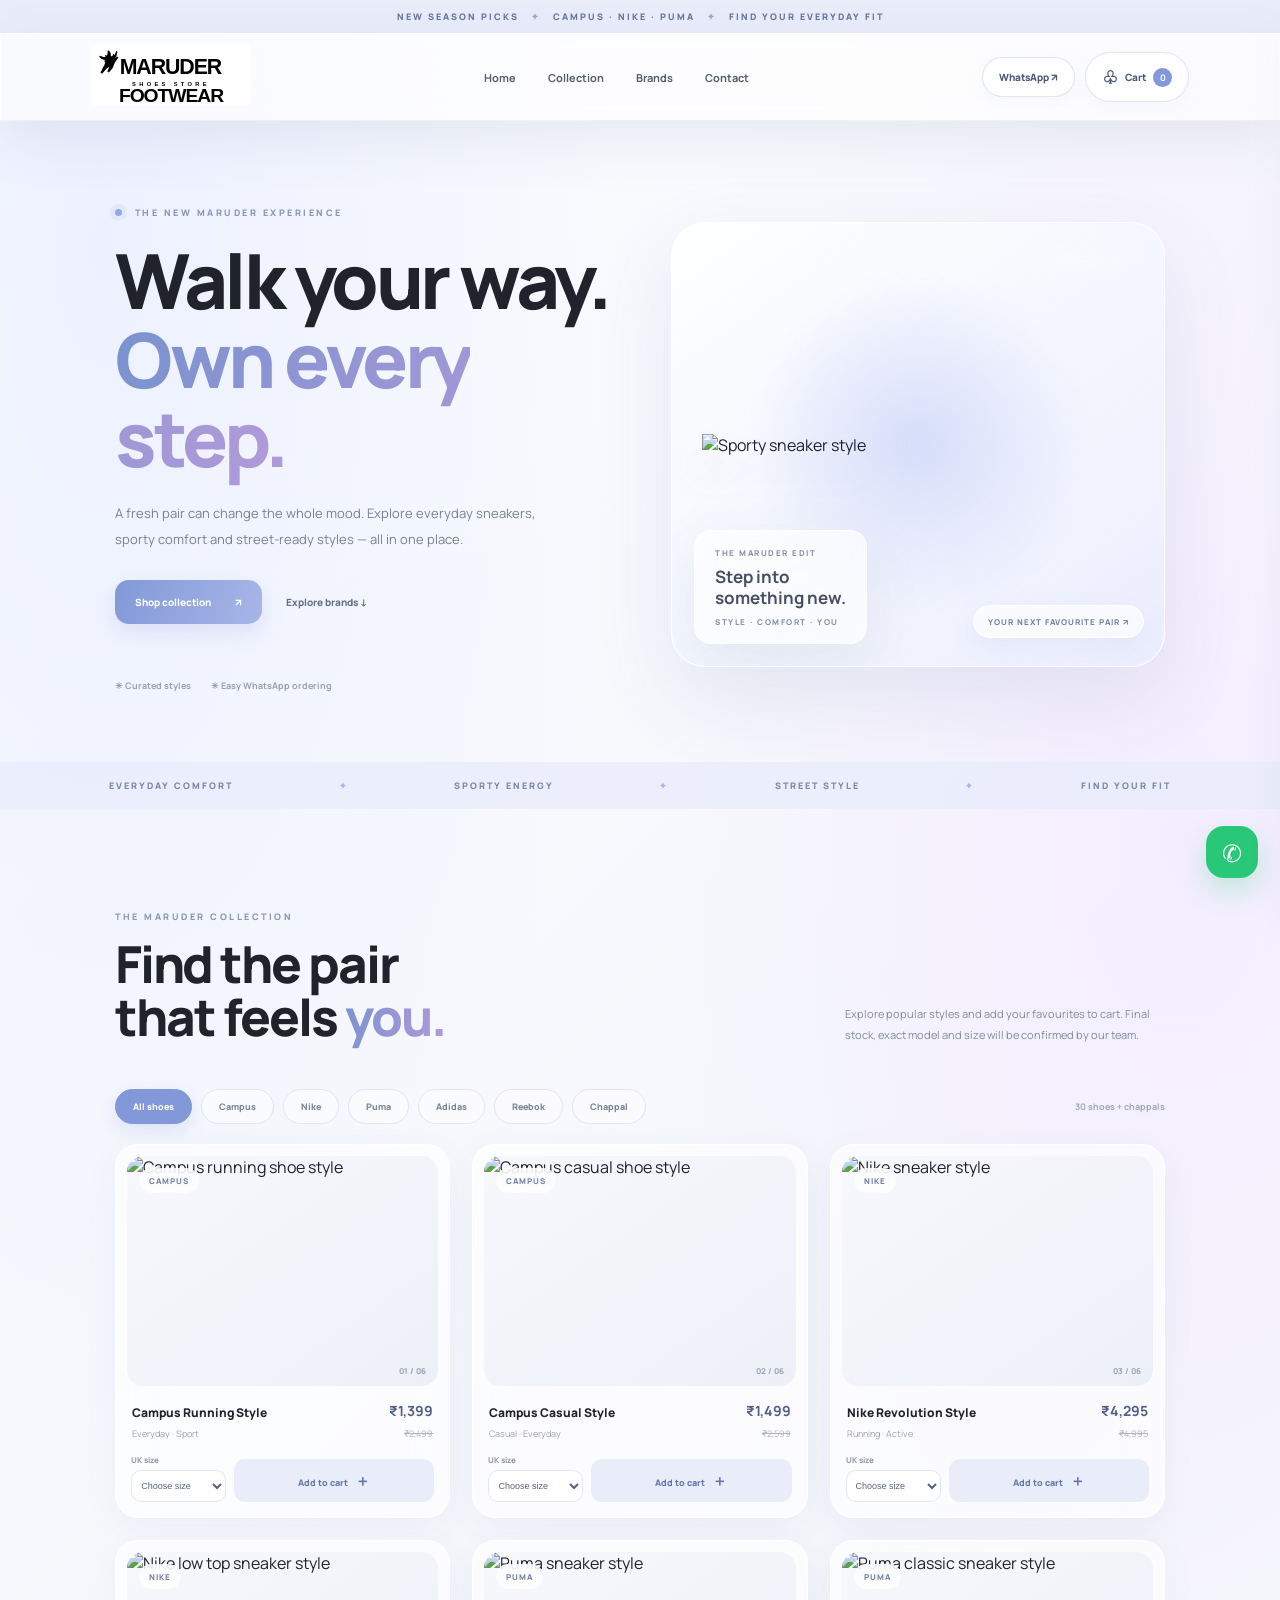
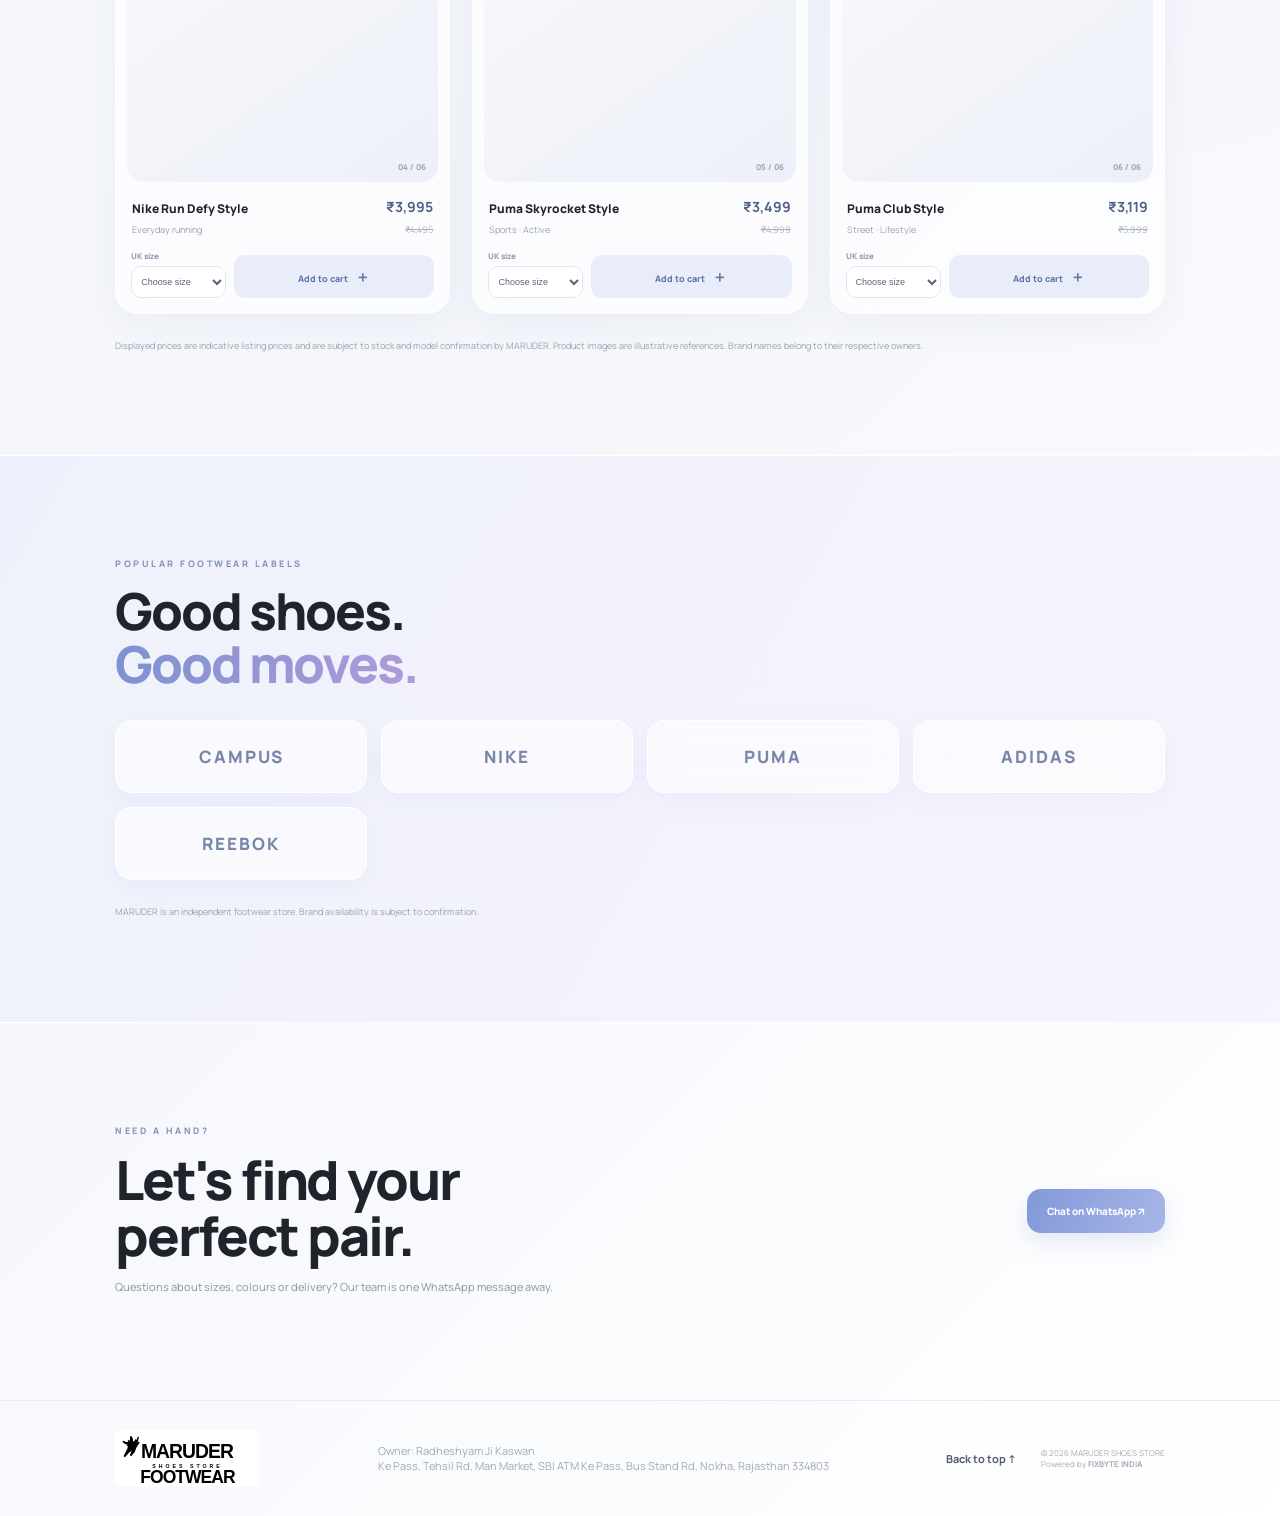
==== index.html @ d81103a8 "Add customer delivery form and store details" ====
<!doctype html>
<html lang="en">
<head>
<meta charset="UTF-8"><meta name="viewport" content="width=device-width,initial-scale=1">
<meta name="theme-color" content="#f8f9fc"><meta name="description" content="MARUDER Shoes Store — discover your next favourite pair.">
<title>MARUDER Shoes Store | Step Into Your Style</title>
<link rel="preconnect" href="https://fonts.googleapis.com"><link rel="preconnect" href="https://fonts.gstatic.com" crossorigin>
<link href="https://fonts.googleapis.com/css2?family=DM+Sans:wght@400;500;600;700;800&family=Manrope:wght@400;500;600;700;800&display=swap" rel="stylesheet">
<link rel="stylesheet" href="style.css">
</head>
<body>
<div class="announcement"><span>NEW SEASON PICKS</span><i>✦</i> CAMPUS · NIKE · PUMA <i>✦</i> FIND YOUR EVERYDAY FIT</div>
<header class="site-header glass">
 <a class="brand" href="#home"><img src="assets/maruder-logo.svg" alt="MARUDER Shoes Store"></a>
 <button class="menu-toggle" id="menuToggle" aria-label="Open menu">☰</button>
 <nav id="nav"><a href="#home">Home</a><a href="#collection">Collection</a><a href="#brands">Brands</a><a href="#contact">Contact</a></nav>
 <div class="header-actions"><a class="header-cta" href="#" data-whatsapp-general>WhatsApp ↗</a><button class="cart-trigger" id="openCart" aria-label="Open shopping cart"> <span class="cart-icon">♧</span><span>Cart</span><b id="cartCount">0</b></button></div>
</header>
<main>
<section class="hero" id="home">
 <div class="hero-copy reveal"><p class="eyebrow"><span class="pulse"></span> THE NEW MARUDER EXPERIENCE</p><h1>Walk your way.<br><em>Own every step.</em></h1>
 <p class="hero-text">A fresh pair can change the whole mood. Explore everyday sneakers, sporty comfort and street-ready styles — all in one place.</p>
 <div class="hero-actions"><a class="btn btn-primary" href="#collection">Shop collection <span>↗</span></a><a class="text-link" href="#brands">Explore brands <span>↓</span></a></div>
 <div class="hero-trust"><span>✳ Curated styles</span><span>✳ Easy WhatsApp ordering</span></div></div>
 <div class="hero-visual reveal"><div class="visual-glow"></div><div class="floating-chip chip-top">FRESH FINDS <b>✦</b></div><img class="hero-shoe" src="https://www.campusshoes.com/cdn/shop/files/OG-08_OG-08_WHT-L.GRY_2_1200x1200.jpg?v=1757479590" alt="Sporty sneaker style"><div class="hero-card glass"><span>THE MARUDER EDIT</span><strong>Step into<br>something new.</strong><small>STYLE · COMFORT · YOU</small></div><div class="floating-chip chip-bottom">YOUR NEXT FAVOURITE PAIR ↗</div></div>
</section>
<div class="ticker"><span>EVERYDAY COMFORT</span><i>✦</i><span>SPORTY ENERGY</span><i>✦</i><span>STREET STYLE</span><i>✦</i><span>FIND YOUR FIT</span></div>
<section class="section collection" id="collection">
 <div class="section-heading reveal"><div><p class="eyebrow">THE MARUDER COLLECTION</p><h2>Find the pair<br>that feels <em>you.</em></h2></div><p>Explore popular styles and add your favourites to cart. Final stock, exact model and size will be confirmed by our team.</p></div>
 <div class="shop-toolbar reveal"><div class="filters"><button class="filter active" data-filter="all">All shoes</button><button class="filter" data-filter="campus">Campus</button><button class="filter" data-filter="nike">Nike</button><button class="filter" data-filter="puma">Puma</button><button class="filter" data-filter="adidas">Adidas</button><button class="filter" data-filter="reebok">Reebok</button><button class="filter" data-filter="chappal">Chappal</button></div><span class="result-count">30 shoes + chappals</span></div>
 <div class="product-grid">
  <article class="product-card reveal" data-category="campus sports"><div class="product-image"><span class="product-tag">CAMPUS</span><img src="https://www.campusshoes.com/cdn/shop/files/OG-08_OG-08_WHT-L.GRY_2_1200x1200.jpg?v=1757479590" alt="Campus running shoe style" loading="lazy"><span class="image-index">01 / 06</span></div><div class="product-info"><div class="product-title"><h3>Campus Running Style</h3><p>Everyday · Sport</p></div><div class="price-block"><strong>₹1,399</strong><del>₹2,499</del></div></div><div class="product-buy"><label>UK size<select class="size-select" aria-label="Select UK shoe size"><option value="">Choose size</option><option>6</option><option>7</option><option>8</option><option>9</option><option>10</option><option>11</option></select></label><button class="add-btn" data-id="campus-running" data-name="Campus Running Style" data-price="1399">Add to cart <span>＋</span></button></div></article>
  <article class="product-card reveal" data-category="campus"><div class="product-image"><span class="product-tag">CAMPUS</span><img src="https://www.campusshoes.com/cdn/shop/files/CAMP_CLINT_WHT_GRNG8_3_3ff3eec1-906a-4782-958d-c46740344191.jpg?v=1757479645" alt="Campus casual shoe style" loading="lazy"><span class="image-index">02 / 06</span></div><div class="product-info"><div class="product-title"><h3>Campus Casual Style</h3><p>Casual · Everyday</p></div><div class="price-block"><strong>₹1,499</strong><del>₹2,599</del></div></div><div class="product-buy"><label>UK size<select class="size-select" aria-label="Select UK shoe size"><option value="">Choose size</option><option>6</option><option>7</option><option>8</option><option>9</option><option>10</option><option>11</option></select></label><button class="add-btn" data-id="campus-casual" data-name="Campus Casual Style" data-price="1499">Add to cart <span>＋</span></button></div></article>
  <article class="product-card reveal" data-category="nike sports"><div class="product-image"><span class="product-tag">NIKE</span><img src="https://sneak.fi/cdn/shop/files/sneak-nike-dunk-low-grey-fog-jalassa.webp?v=1742683756&width=1080" alt="Nike sneaker style" loading="lazy"><span class="image-index">03 / 06</span></div><div class="product-info"><div class="product-title"><h3>Nike Revolution Style</h3><p>Running · Active</p></div><div class="price-block"><strong>₹4,295</strong><del>₹4,995</del></div></div><div class="product-buy"><label>UK size<select class="size-select" aria-label="Select UK shoe size"><option value="">Choose size</option><option>6</option><option>7</option><option>8</option><option>9</option><option>10</option><option>11</option></select></label><button class="add-btn" data-id="nike-revolution" data-name="Nike Revolution Style" data-price="4295">Add to cart <span>＋</span></button></div></article>
  <article class="product-card reveal" data-category="nike"><div class="product-image"><span class="product-tag">NIKE</span><img src="https://product-media.cdn.t1.com/product-channel/12476/2025/7/10/3ecc345768b094496d0c603ac8b8e0b8.jpeg" alt="Nike low top sneaker style" loading="lazy"><span class="image-index">04 / 06</span></div><div class="product-info"><div class="product-title"><h3>Nike Run Defy Style</h3><p>Everyday running</p></div><div class="price-block"><strong>₹3,995</strong><del>₹4,495</del></div></div><div class="product-buy"><label>UK size<select class="size-select" aria-label="Select UK shoe size"><option value="">Choose size</option><option>6</option><option>7</option><option>8</option><option>9</option><option>10</option><option>11</option></select></label><button class="add-btn" data-id="nike-run-defy" data-name="Nike Run Defy Style" data-price="3995">Add to cart <span>＋</span></button></div></article>
  <article class="product-card reveal" data-category="puma sports"><div class="product-image"><span class="product-tag">PUMA</span><img src="https://www.manelsanchez.com/uploads/media/images/puma-shuffle-sd-varsity-green-1.jpg" alt="Puma sneaker style" loading="lazy"><span class="image-index">05 / 06</span></div><div class="product-info"><div class="product-title"><h3>Puma Skyrocket Style</h3><p>Sports · Active</p></div><div class="price-block"><strong>₹3,499</strong><del>₹4,999</del></div></div><div class="product-buy"><label>UK size<select class="size-select" aria-label="Select UK shoe size"><option value="">Choose size</option><option>6</option><option>7</option><option>8</option><option>9</option><option>10</option><option>11</option></select></label><button class="add-btn" data-id="puma-skyrocket" data-name="Puma Skyrocket Style" data-price="3499">Add to cart <span>＋</span></button></div></article>
  <article class="product-card reveal" data-category="puma"><div class="product-image"><span class="product-tag">PUMA</span><img src="https://static.ftshp.digital/img/p/1/8/6/3/6/2/5/1863625.jpg" alt="Puma classic sneaker style" loading="lazy"><span class="image-index">06 / 06</span></div><div class="product-info"><div class="product-title"><h3>Puma Club Style</h3><p>Street · Lifestyle</p></div><div class="price-block"><strong>₹3,119</strong><del>₹5,999</del></div></div><div class="product-buy"><label>UK size<select class="size-select" aria-label="Select UK shoe size"><option value="">Choose size</option><option>6</option><option>7</option><option>8</option><option>9</option><option>10</option><option>11</option></select></label><button class="add-btn" data-id="puma-club" data-name="Puma Club Style" data-price="3119">Add to cart <span>＋</span></button></div></article>
 </div>
 <p class="catalog-note">Displayed prices are indicative listing prices and are subject to stock and model confirmation by MARUDER. Product images are illustrative references. Brand names belong to their respective owners.</p>
</section>
<section class="brands section" id="brands"><div class="reveal"><p class="eyebrow">POPULAR FOOTWEAR LABELS</p><h2>Good shoes.<br><em>Good moves.</em></h2></div><div class="brand-list reveal"><span>CAMPUS</span><span>NIKE</span><span>PUMA</span><span>ADIDAS</span><span>REEBOK</span></div><p class="catalog-note">MARUDER is an independent footwear store. Brand availability is subject to confirmation.</p></section>
<section class="contact section" id="contact"><div class="reveal"><p class="eyebrow">NEED A HAND?</p><h2>Let's find your<br>perfect pair.</h2><p>Questions about sizes, colours or delivery? Our team is one WhatsApp message away.</p></div><a class="btn btn-primary reveal" href="#" data-whatsapp-general>Chat on WhatsApp ↗</a></section>
</main>
<footer class="footer"><img src="assets/maruder-logo.svg" alt="MARUDER Shoes Store"><p>Owner: Radheshyam Ji Kaswan<br>Ke Pass, Tehsil Rd, Man Market, SBI ATM Ke Pass, Bus Stand Rd, Nokha, Rajasthan 334803</p><div><a href="#home">Back to top ↑</a><span>© <span id="year"></span> MARUDER SHOES STORE<br>Powered by <strong>FIXBYTE INDIA</strong></span></div></footer>
<a class="floating-whatsapp" href="#" data-whatsapp-general aria-label="Chat on WhatsApp">✆</a>
<div class="cart-backdrop" id="cartBackdrop"></div><aside class="cart-drawer glass" id="cartDrawer" aria-hidden="true"><div class="cart-head"><div><p class="eyebrow">YOUR PICKS</p><h2>Your cart <span id="drawerCount">(0)</span></h2></div><button id="closeCart" class="close-cart" aria-label="Close cart">×</button></div><div class="cart-items" id="cartItems"><div class="empty-cart"><span>🛍</span><h3>Your cart is waiting</h3><p>Add a pair you love and it will appear here.</p><button class="continue-btn" id="continueShopping">Explore shoes</button></div></div><form class="delivery-form" id="deliveryForm" hidden><h3>Delivery details</h3><p class="form-intro">Order place karne ke liye apni details bharein.</p><label>Full name<input name="customerName" autocomplete="name" required maxlength="80" placeholder="Aapka naam"></label><label>Mobile number<input name="phone" inputmode="numeric" autocomplete="tel" pattern="[6-9][0-9]{9}" maxlength="10" required placeholder="10-digit mobile number"></label><label>Full address<textarea name="address" autocomplete="street-address" required maxlength="240" placeholder="House no., street, landmark"></textarea></label><div class="form-two"><label>City<select name="city" id="deliveryCity" required><option value="">Select city</option><option>Nokha</option><option>Bikaner</option><option>Nagaur</option><option>Dungargarh</option><option>Bajju</option><option>Other</option></select></label><label>PIN Code<input name="pincode" inputmode="numeric" pattern="[0-9]{6}" maxlength="6" required placeholder="6-digit PIN"></label></div><div class="delivery-status" id="deliveryStatus" role="status">City select karte hi delivery status dikhega.</div><button class="checkout-btn" id="placeOrder" type="submit" disabled>Send order on WhatsApp ↗</button><small>Availability listed service cities ke basis par instant check hoti hai. PIN code format check hota hai; courier PIN-level confirmation WhatsApp par hogi.</small></form><div class="cart-footer"><div class="subtotal"><span>Subtotal</span><strong id="cartSubtotal">₹0</strong></div><p>Delivery charges, stock and final price will be confirmed on WhatsApp.</p><button id="checkoutWhatsApp" class="checkout-btn" disabled>Continue on WhatsApp ↗</button></div></aside>
<div class="toast" id="toast" role="status" aria-live="polite"></div>
<script src="script.js"></script></body></html>
---- style.css ----
:root{--ink:#20232b;--muted:#7c8491;--line:rgba(130,145,170,.18);--blue:#8298d8;--lav:#e9edff;--glass:rgba(255,255,255,.68);--shadow:0 18px 55px rgba(70,86,130,.10)}*{box-sizing:border-box}html{scroll-behavior:smooth;scroll-padding-top:110px}body{margin:0;color:var(--ink);background:radial-gradient(ellipse at 8% 8%,#edf1ff 0,transparent 31%),radial-gradient(ellipse at 92% 27%,#f4edff 0,transparent 30%),linear-gradient(135deg,#fbfcff,#f4f6fb 55%,#fff);font-family:"Manrope","DM Sans",sans-serif;overflow-x:hidden}button,a,select{-webkit-tap-highlight-color:transparent}button{font:inherit}.announcement{display:flex;justify-content:center;gap:12px;align-items:center;padding:10px 12px;background:#e9edfa;color:#65749b;font-size:9px;letter-spacing:2px;font-weight:800}.announcement i{font-style:normal;color:#9aabd9}.glass{background:rgba(255,255,255,.66);backdrop-filter:blur(22px);-webkit-backdrop-filter:blur(22px);border:1px solid rgba(255,255,255,.85);box-shadow:var(--shadow)}.site-header{height:88px;padding:0 7%;display:flex;align-items:center;justify-content:space-between;position:sticky;top:0;z-index:20;border-bottom:1px solid rgba(180,190,215,.2)}.brand img{width:160px;height:72px;object-fit:contain;border-radius:12px}.site-header nav{display:flex;gap:32px}.site-header nav a,.footer a{font-size:11px;font-weight:700;color:#535c6d;text-decoration:none;transition:color .2s}.site-header nav a:hover,.footer a:hover{color:#8298d8}.header-actions{display:flex;align-items:center;gap:10px}.header-cta,.cart-trigger{border:1px solid rgba(137,153,190,.25);background:rgba(255,255,255,.58);padding:12px 16px;border-radius:30px;color:#4c5874;text-decoration:none;font-size:10px;font-weight:800;box-shadow:0 5px 16px #8298d811;transition:.25s}.header-cta:hover,.cart-trigger:hover{transform:translateY(-2px);box-shadow:0 10px 24px #8298d822}.cart-trigger{display:flex;align-items:center;gap:7px;cursor:pointer}.cart-trigger b{display:grid;place-items:center;min-width:19px;height:19px;padding:0 4px;border-radius:20px;background:#8298d8;color:#fff;font-size:9px}.cart-icon{font-size:18px}.menu-toggle{display:none;background:transparent;border:0;font-size:23px;color:var(--ink)}.hero{min-height:610px;padding:76px 9% 70px;display:grid;grid-template-columns:1fr 1fr;align-items:center;gap:6%}.eyebrow{font-size:9px;font-weight:800;letter-spacing:2.5px;color:#8796bc}.pulse{display:inline-block;width:7px;height:7px;border-radius:50%;background:#91a9e6;box-shadow:0 0 0 5px #91a9e622;margin-right:8px}.hero h1,.section h2,.contact h2{font-size:clamp(48px,6vw,76px);line-height:1.04;letter-spacing:-3.5px;font-weight:800;margin:22px 0}.hero h1 em,.section h2 em,.contact h2 em{font-style:normal;background:linear-gradient(100deg,#7c92d0,#b19ad9);background-clip:text;color:transparent}.hero-text{max-width:440px;color:#778092;font-size:13px;line-height:2}.hero-actions{display:flex;align-items:center;gap:24px;margin-top:28px}.btn{display:inline-flex;align-items:center;gap:24px;padding:15px 20px;border-radius:14px;text-decoration:none;font-size:10px;font-weight:800;transition:transform .25s,box-shadow .25s}.btn:hover{transform:translateY(-3px);box-shadow:0 12px 24px #8298d833}.btn-primary{background:linear-gradient(110deg,#8298d8,#a8b6e8);color:white;box-shadow:0 9px 22px #8298d833}.text-link{font-size:10px;color:#65708a;text-decoration:none;font-weight:800}.hero-trust{display:flex;gap:20px;margin-top:55px;color:#98a0b0;font-size:9px;font-weight:700}.hero-visual{height:445px;position:relative;display:grid;place-items:center;border-radius:34px;background:linear-gradient(145deg,rgba(255,255,255,.88),rgba(230,236,252,.65));border:1px solid #fff;box-shadow:0 30px 80px rgba(87,104,158,.12);overflow:hidden;isolation:isolate}.visual-glow{position:absolute;width:330px;height:330px;border-radius:50%;background:radial-gradient(circle,#d5ddfa 0,rgba(221,228,250,.1) 68%);filter:blur(10px);animation:breathe 5s ease-in-out infinite}.hero-shoe{width:88%;max-height:310px;object-fit:contain;mix-blend-mode:multiply;z-index:1;filter:drop-shadow(0 22px 16px #6d789c20);animation:float 5s ease-in-out infinite}.hero-card{position:absolute;left:22px;bottom:22px;padding:16px 20px;border-radius:17px;z-index:2}.hero-card span,.hero-card small{display:block;font-size:8px;letter-spacing:1.5px;color:#8792aa;font-weight:800}.hero-card strong{display:block;font-size:17px;line-height:1.25;margin:8px 0;color:#454e63}.floating-chip{position:absolute;z-index:2;border:1px solid #fff;background:#ffffffa8;backdrop-filter:blur(12px);padding:10px 14px;border-radius:30px;font-size:8px;letter-spacing:1px;font-weight:800;color:#7783a0;box-shadow:0 8px 24px #8298d81a;animation:float 4s ease-in-out infinite}.chip-top{right:22px;top:22px}.chip-top b{color:#a79bdb}.chip-bottom{right:20px;bottom:28px;animation-delay:-2s}.ticker{padding:17px 5%;display:flex;justify-content:space-around;align-items:center;gap:15px;flex-wrap:wrap;background:rgba(232,237,251,.75);color:#7986a7;font-size:9px;letter-spacing:2px;font-weight:800}.ticker i{font-style:normal;color:#a8b6e8}.section{padding:92px 9%}.section-heading{display:flex;justify-content:space-between;align-items:end}.section h2,.contact h2{font-size:51px;letter-spacing:-2px;margin:14px 0}.section-heading>p{max-width:320px;font-size:11px;line-height:1.9;color:#818a9c}.shop-toolbar{display:flex;justify-content:space-between;align-items:center;margin:32px 0 20px}.filters{display:flex;gap:9px;flex-wrap:wrap}.filter{border:1px solid #e0e5f0;background:#ffffff8c;color:#79849a;padding:10px 17px;border-radius:30px;font-size:9px;font-weight:800;cursor:pointer;transition:.25s}.filter.active,.filter:hover{background:#8298d8;border-color:#8298d8;color:white;box-shadow:0 7px 18px #8298d833}.result-count{font-size:9px;color:#a0a7b5;font-weight:700}.product-grid{display:grid;grid-template-columns:repeat(3,minmax(0,1fr));gap:22px}.product-card{padding:11px;border:1px solid #fff;border-radius:23px;background:rgba(255,255,255,.64);backdrop-filter:blur(18px);box-shadow:0 10px 35px rgba(75,92,137,.06);transition:transform .35s,box-shadow .35s,border-color .35s;overflow:hidden}.product-card:hover{transform:translateY(-7px);box-shadow:0 22px 45px rgba(75,92,137,.13);border-color:#dfe6fb}.product-image{height:230px;position:relative;display:grid;place-items:center;overflow:hidden;border-radius:16px;background:linear-gradient(145deg,#f7f8fc,#edf0f8)}.product-image img{width:100%;height:100%;object-fit:contain;mix-blend-mode:multiply;transition:transform .55s cubic-bezier(.2,.7,.2,1)}.product-card:hover .product-image img{transform:scale(1.07) rotate(-2deg)}.product-tag{position:absolute;top:12px;left:12px;padding:7px 10px;border-radius:20px;background:#ffffffc9;backdrop-filter:blur(10px);font-size:8px;letter-spacing:1px;font-weight:800;color:#7180a4;z-index:2}.image-index{position:absolute;bottom:10px;right:12px;font-size:8px;color:#9ba4b7;font-weight:800}.product-info{display:flex;justify-content:space-between;align-items:center;padding:15px 5px 12px;gap:8px}.product-title h3{font-size:12px;margin:0 0 6px;font-weight:800}.product-title p{font-size:9px;color:#9aa2b0;margin:0}.price-block{text-align:right;white-space:nowrap}.price-block strong{display:block;font-size:14px;color:#4f5f89}.price-block del{font-size:9px;color:#adb3bf}.product-buy{display:grid;grid-template-columns:95px 1fr;gap:8px;padding:0 4px 4px;align-items:end}.product-buy label{font-size:8px;color:#929bad;font-weight:800}.size-select{display:block;width:100%;margin-top:5px;padding:9px 5px;border-radius:10px;border:1px solid #e1e6f1;background:#fff;color:#58637b;font-size:9px;outline:none}.add-btn{border:0;border-radius:11px;padding:11px 9px;background:#e9edfa;color:#6376aa;font-size:9px;font-weight:800;cursor:pointer;transition:.25s}.add-btn:hover{background:#8298d8;color:#fff;transform:translateY(-2px)}.add-btn span{font-size:15px;margin-left:5px}.catalog-note{font-size:9px;color:#9aa2b0;margin-top:24px;line-height:1.8}.brands{background:linear-gradient(120deg,#eef1fb,#f6f4fc);border-top:1px solid #fff;border-bottom:1px solid #fff}.brand-list{display:grid;grid-template-columns:repeat(4,1fr);gap:14px;margin-top:30px}.brand-list span{padding:24px 10px;text-align:center;border:1px solid #fff;border-radius:17px;background:#ffffff9c;backdrop-filter:blur(14px);font-size:17px;font-weight:800;letter-spacing:2px;color:#7886aa;box-shadow:0 8px 24px #8298d811}.contact{display:flex;justify-content:space-between;align-items:center;gap:30px}.contact h2{font-size:54px}.contact p:not(.eyebrow){font-size:11px;color:#8a93a4;line-height:1.8}.footer{padding:25px 9%;display:flex;align-items:center;justify-content:space-between;border-top:1px solid #e7ebf4}.footer img{width:145px;height:65px;object-fit:contain;border-radius:10px}.footer>p{font-size:11px;color:#a1a9b8}.footer>div{display:flex;gap:25px;align-items:center}.footer>div span{font-size:8px;color:#a1a9b8}.floating-whatsapp{position:fixed;right:22px;bottom:22px;width:52px;height:52px;border-radius:18px;background:#29c878;color:white;display:grid;place-items:center;text-decoration:none;font-size:24px;box-shadow:0 12px 28px #29c87840;z-index:15;transition:.25s}.floating-whatsapp:hover{transform:translateY(-5px) rotate(-5deg)}.cart-backdrop{position:fixed;inset:0;background:rgba(35,43,62,.22);backdrop-filter:blur(3px);z-index:29;opacity:0;visibility:hidden;transition:.3s}.cart-backdrop.open{opacity:1;visibility:visible}.cart-drawer{position:fixed;right:0;top:0;height:100dvh;width:min(440px,100%);z-index:30;border-radius:25px 0 0 25px;padding:25px;display:flex;flex-direction:column;transform:translateX(105%);transition:transform .38s cubic-bezier(.2,.8,.2,1);background:rgba(250,252,255,.88)}.cart-drawer.open{transform:translateX(0)}.cart-head{display:flex;align-items:center;justify-content:space-between;padding-bottom:20px;border-bottom:1px solid var(--line)}.cart-head .eyebrow{margin:0}.cart-head h2{margin:7px 0 0;font-size:25px;letter-spacing:-1px}.cart-head h2 span{font-size:13px;color:#9ba5b8}.close-cart{width:38px;height:38px;border:1px solid var(--line);border-radius:50%;background:#fff;color:#6d7891;font-size:24px;cursor:pointer}.cart-items{overflow:auto;flex:1;padding:15px 0}.empty-cart{text-align:center;padding:60px 15px;color:#8993a7}.empty-cart>span{font-size:35px}.empty-cart h3{font-size:16px;color:#56617a}.empty-cart p{font-size:11px;line-height:1.7}.continue-btn{border:0;border-radius:12px;background:#e9edfa;color:#667bb4;padding:12px 18px;font-size:10px;font-weight:800;cursor:pointer}.cart-row{display:grid;grid-template-columns:1fr auto;gap:12px;padding:15px 3px;border-bottom:1px solid var(--line)}.cart-row h3{font-size:12px;margin:0 0 5px}.cart-row p{font-size:9px;color:#929bad;margin:0}.cart-row strong{font-size:12px;color:#596c9d}.cart-row-actions{display:flex;align-items:center;gap:8px;margin-top:10px}.qty-btn,.remove-btn{border:1px solid #e1e6f1;background:#fff;border-radius:8px;padding:5px 9px;color:#65749a;font-size:10px;cursor:pointer}.remove-btn{margin-left:auto;color:#b47e8d}.cart-footer{border-top:1px solid var(--line);padding-top:18px}.subtotal{display:flex;justify-content:space-between;font-size:12px;font-weight:800}.subtotal strong{font-size:18px;color:#536a9f}.cart-footer>p{font-size:9px;line-height:1.6;color:#9aa3b2}.checkout-btn{width:100%;border:0;border-radius:13px;padding:15px;background:linear-gradient(110deg,#8298d8,#aab7e7);color:white;font-size:10px;font-weight:800;cursor:pointer;box-shadow:0 9px 22px #8298d833}.checkout-btn:disabled{opacity:.4;cursor:not-allowed}.toast{position:fixed;left:50%;bottom:28px;z-index:50;transform:translate(-50%,20px);opacity:0;pointer-events:none;padding:12px 18px;border-radius:30px;background:#333d55;color:white;font-size:10px;font-weight:700;box-shadow:0 10px 30px #2223;transition:.3s}.toast.show{opacity:1;transform:translate(-50%,0)}.reveal{opacity:0;transform:translateY(24px);transition:opacity .7s ease,transform .7s cubic-bezier(.2,.7,.2,1)}.reveal.visible{opacity:1;transform:translateY(0)}.product-card:nth-child(2){transition-delay:.06s}.product-card:nth-child(3){transition-delay:.12s}.product-card:nth-child(4){transition-delay:.04s}.product-card:nth-child(5){transition-delay:.1s}.product-card:nth-child(6){transition-delay:.16s}@keyframes float{0%,100%{transform:translateY(0)}50%{transform:translateY(-13px)}}@keyframes breathe{0%,100%{transform:scale(.94);opacity:.65}50%{transform:scale(1.08);opacity:1}}@media(prefers-reduced-motion:reduce){*,*::before,*::after{scroll-behavior:auto!important;animation-duration:.01ms!important;animation-iteration-count:1!important;transition-duration:.01ms!important}.reveal{opacity:1;transform:none}}@media(max-width:850px){.site-header{padding:0 5%}.site-header nav{gap:15px}.hero{padding:60px 6%;gap:25px}.hero-visual{height:380px}.product-grid{grid-template-columns:repeat(2,minmax(0,1fr))}.section{padding:75px 6%}}@media(max-width:620px){.announcement{font-size:7px;gap:7px;letter-spacing:1px}.site-header{height:76px;padding:0 4%}.brand img{width:120px;height:62px}.menu-toggle{display:block;margin-left:auto;margin-right:9px}.site-header nav{display:none;position:absolute;top:76px;left:0;right:0;padding:22px;background:rgba(250,252,255,.96);backdrop-filter:blur(18px);flex-direction:column;border-bottom:1px solid #e1e6f1}.site-header nav.open{display:flex}.header-actions{gap:5px}.header-cta{font-size:8px;padding:10px}.cart-trigger{font-size:9px;padding:9px}.hero{grid-template-columns:1fr;padding:50px 7% 42px;gap:32px}.hero h1{font-size:56px}.hero-visual{height:330px}.hero-trust{margin-top:35px;gap:12px;font-size:8px}.ticker{font-size:7px;letter-spacing:1px}.section{padding:62px 7%}.section-heading{display:block}.section-heading>p{margin-top:14px}.section h2{font-size:43px}.shop-toolbar{align-items:flex-start;gap:12px;flex-direction:column}.product-grid{gap:11px}.product-card{padding:7px;border-radius:17px}.product-image{height:155px;border-radius:12px}.product-info{align-items:flex-start;flex-direction:column;gap:8px;padding:12px 4px 9px}.price-block{text-align:left;display:flex;align-items:center;gap:8px}.price-block strong{font-size:13px}.product-buy{grid-template-columns:1fr;gap:7px}.size-select{padding:8px}.add-btn{padding:10px 5px}.brand-list{grid-template-columns:repeat(2,1fr)}.contact{display:block}.contact h2{font-size:45px}.contact .btn{margin-top:18px}.footer{padding:22px 7%;flex-wrap:wrap;gap:8px}.footer>p{display:none}.footer>div{width:100%;justify-content:space-between}.footer img{width:120px;height:55px}.cart-drawer{border-radius:20px 0 0 20px;padding:20px}.floating-whatsapp{right:14px;bottom:14px;width:47px;height:47px}}
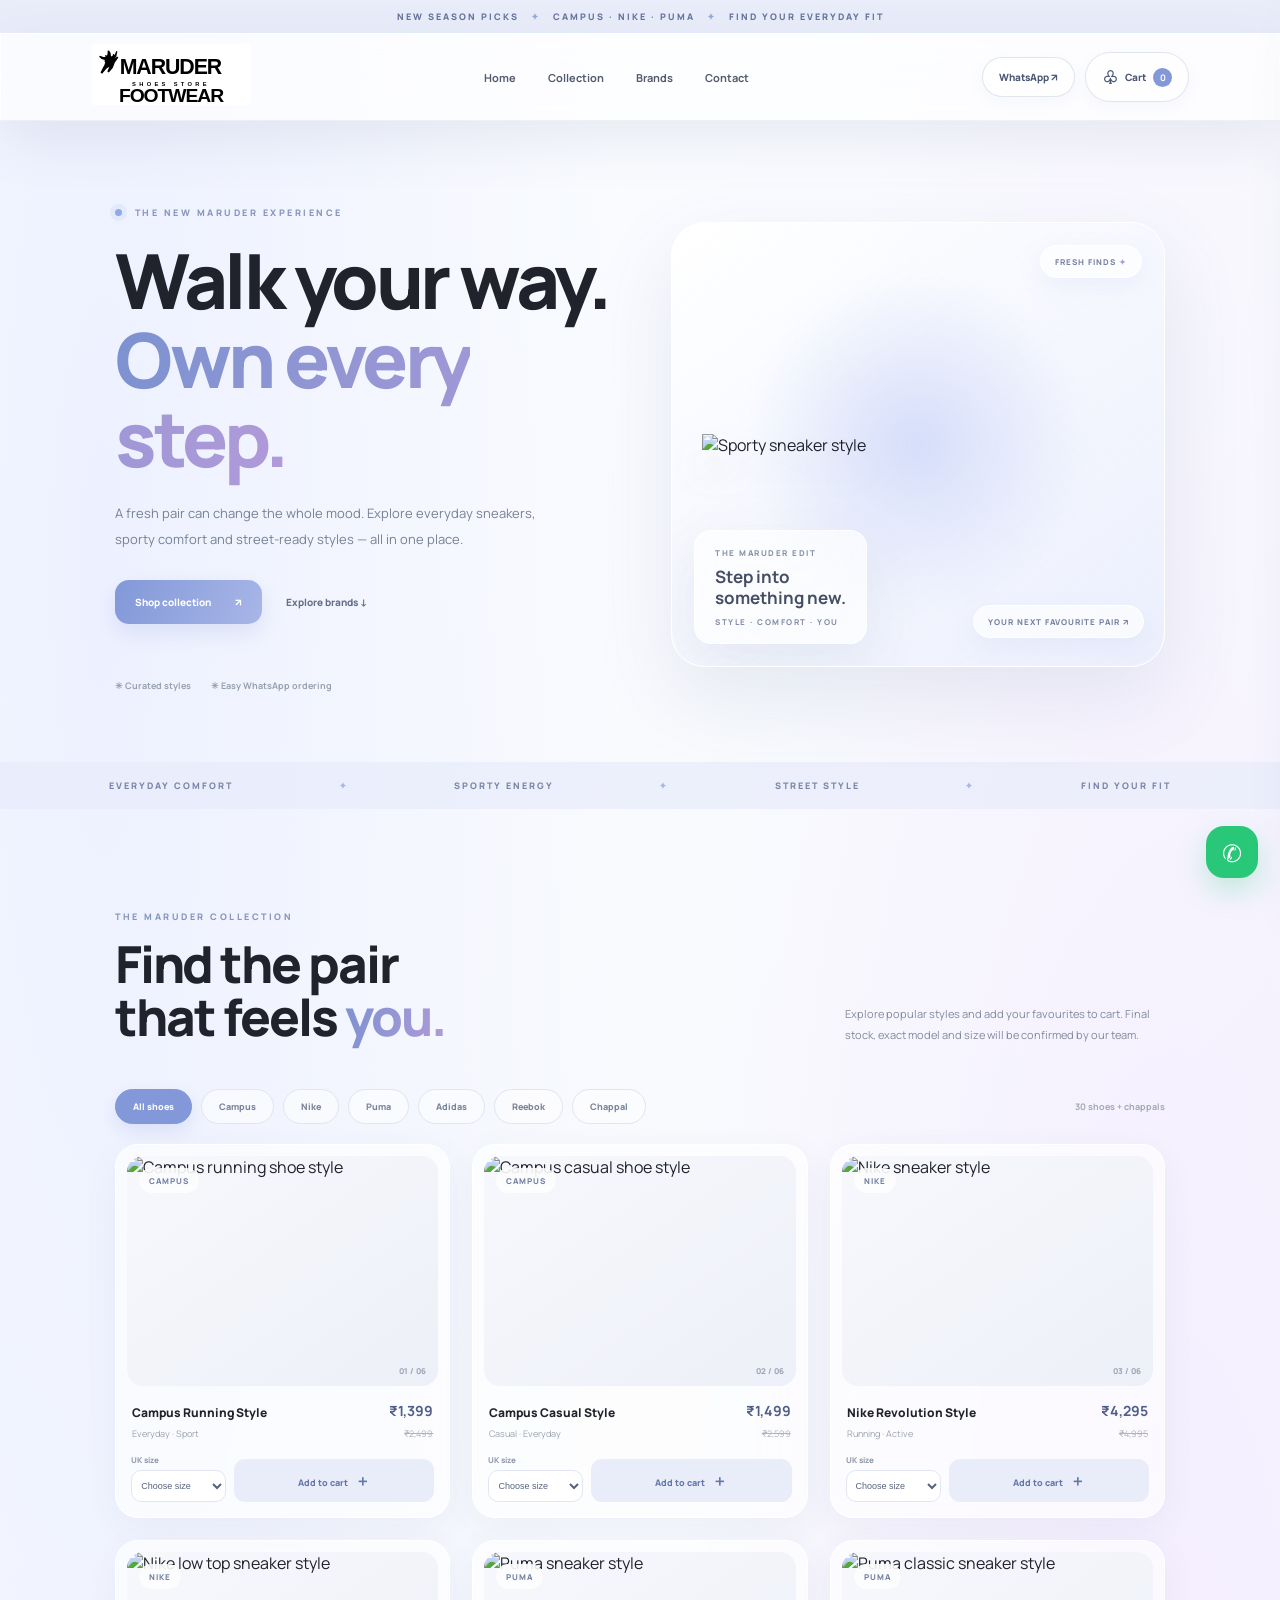
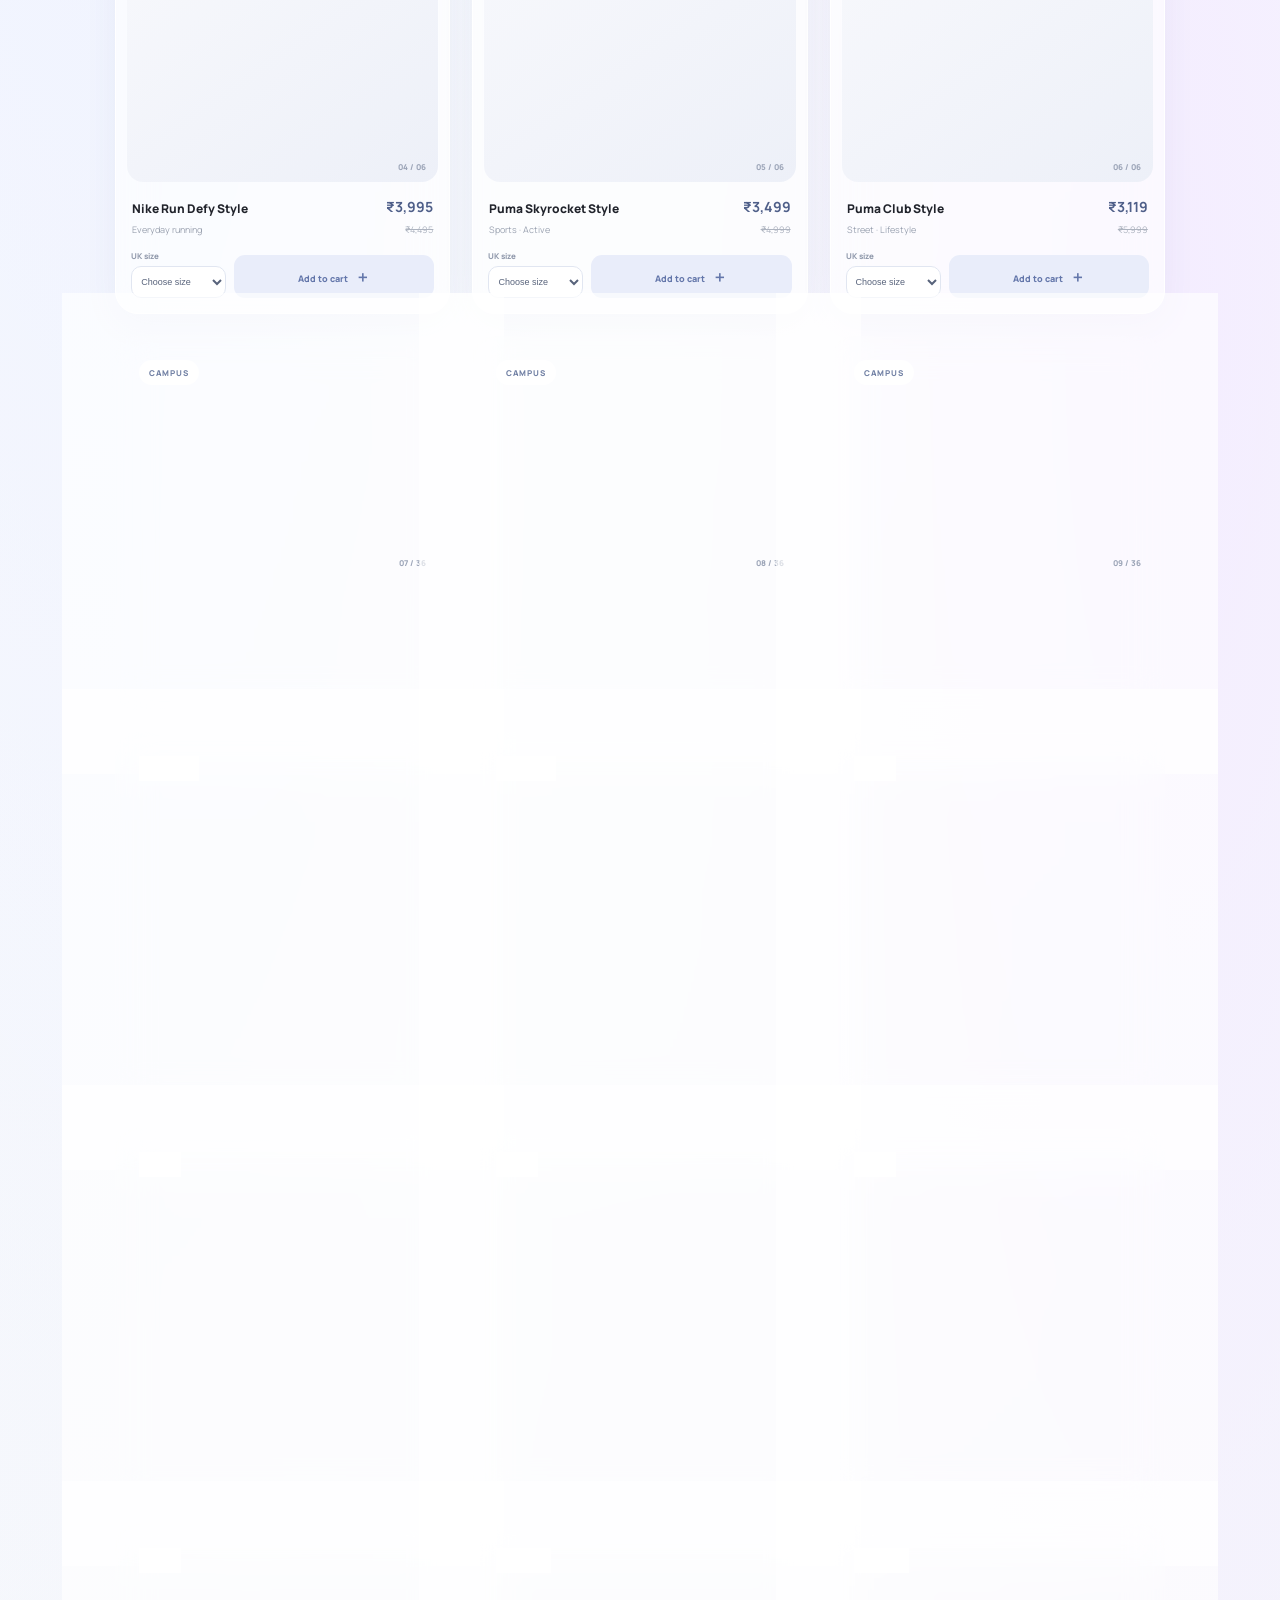
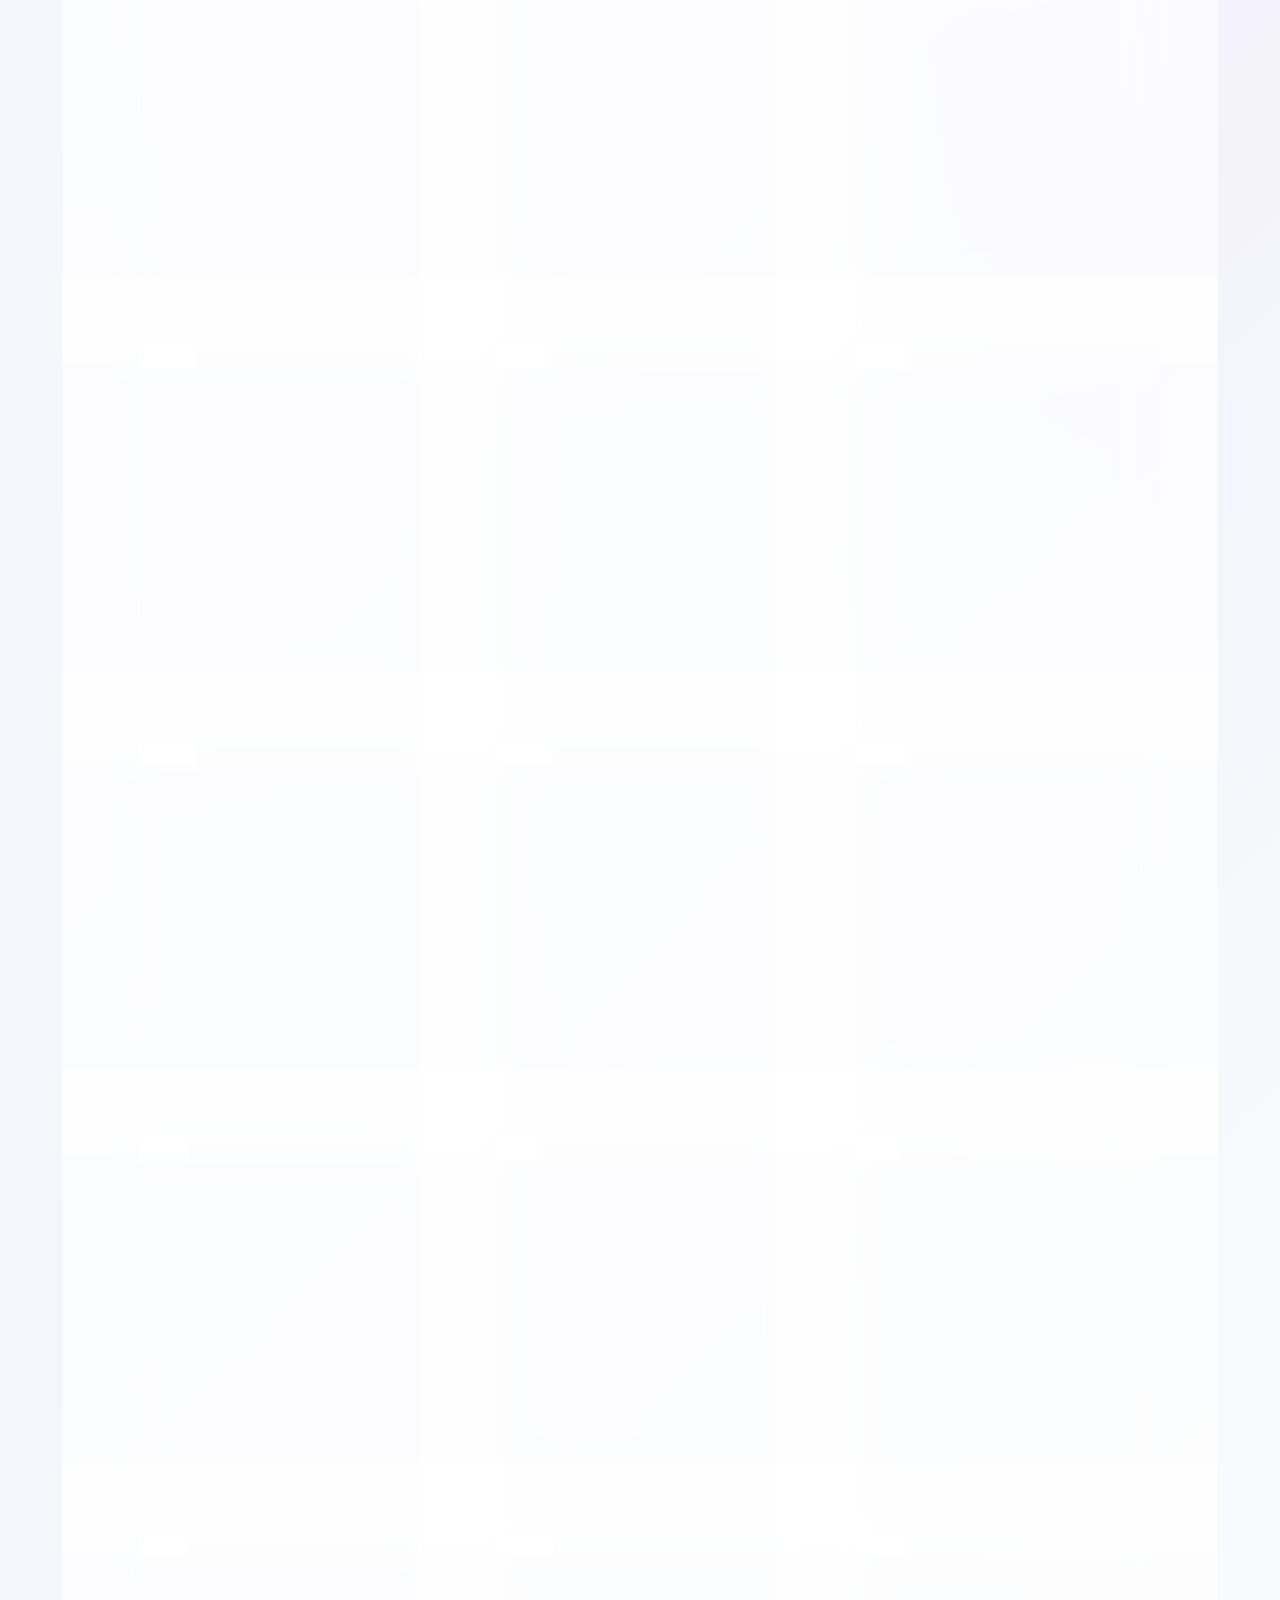
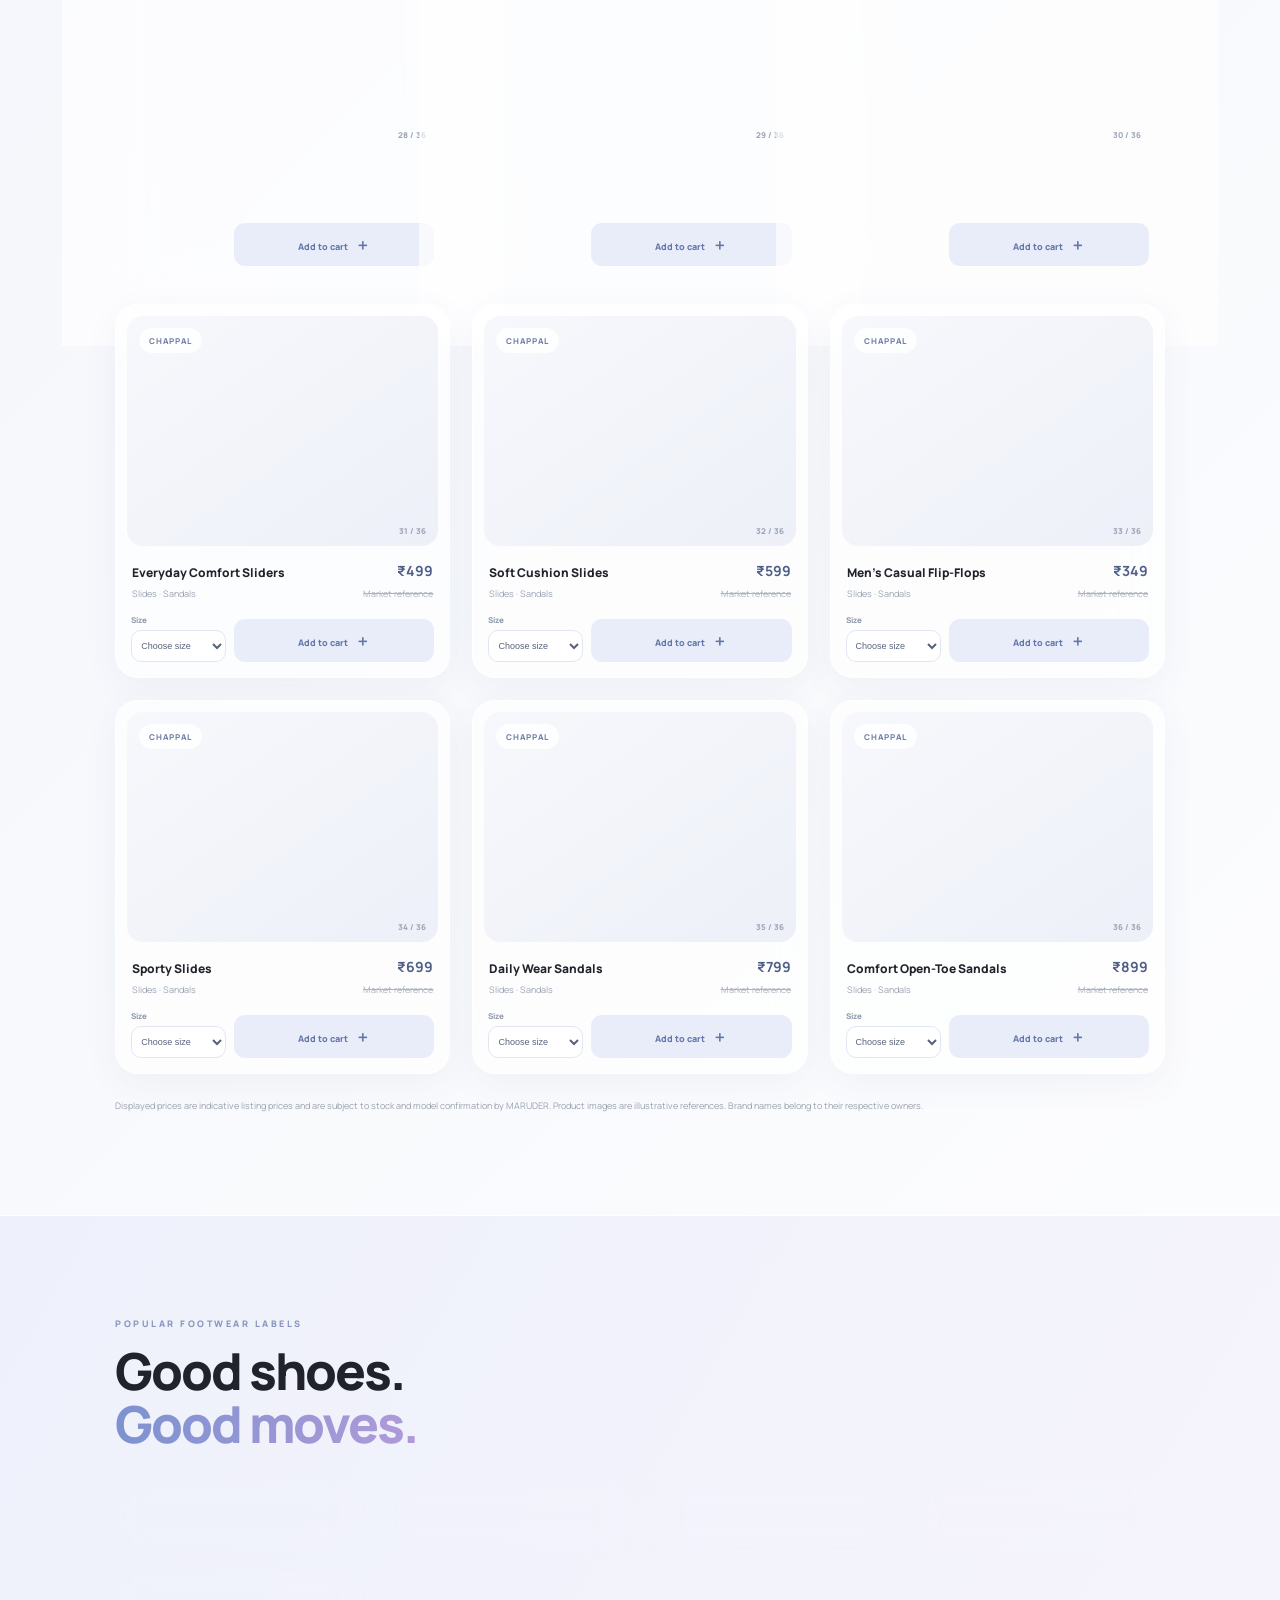
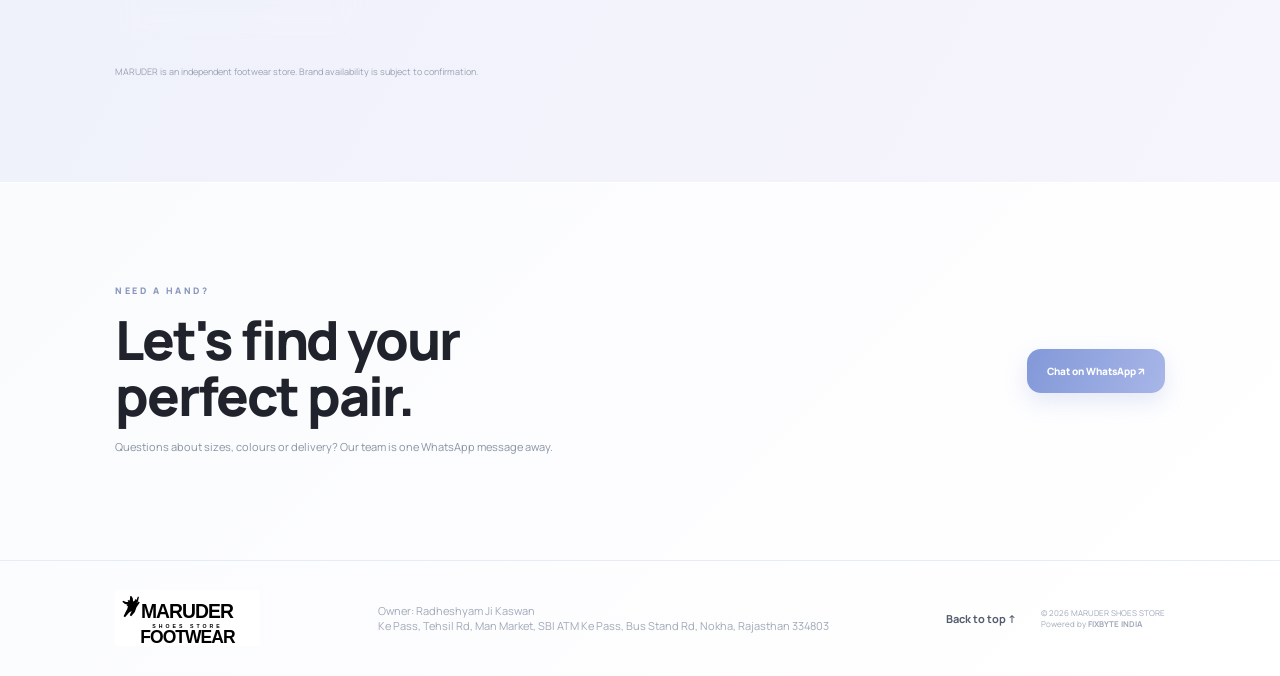
==== commit f2b9a742: "Route cart checkout through customer delivery form" ====
--- a/index.html
+++ b/index.html
@@ -43,6 +43,6 @@
 </main>
 <footer class="footer"><img src="assets/maruder-logo.svg" alt="MARUDER Shoes Store"><p>Owner: Radheshyam Ji Kaswan<br>Ke Pass, Tehsil Rd, Man Market, SBI ATM Ke Pass, Bus Stand Rd, Nokha, Rajasthan 334803</p><div><a href="#home">Back to top ↑</a><span>© <span id="year"></span> MARUDER SHOES STORE<br>Powered by <strong>FIXBYTE INDIA</strong></span></div></footer>
 <a class="floating-whatsapp" href="#" data-whatsapp-general aria-label="Chat on WhatsApp">✆</a>
-<div class="cart-backdrop" id="cartBackdrop"></div><aside class="cart-drawer glass" id="cartDrawer" aria-hidden="true"><div class="cart-head"><div><p class="eyebrow">YOUR PICKS</p><h2>Your cart <span id="drawerCount">(0)</span></h2></div><button id="closeCart" class="close-cart" aria-label="Close cart">×</button></div><div class="cart-items" id="cartItems"><div class="empty-cart"><span>🛍</span><h3>Your cart is waiting</h3><p>Add a pair you love and it will appear here.</p><button class="continue-btn" id="continueShopping">Explore shoes</button></div></div><form class="delivery-form" id="deliveryForm" hidden><h3>Delivery details</h3><p class="form-intro">Order place karne ke liye apni details bharein.</p><label>Full name<input name="customerName" autocomplete="name" required maxlength="80" placeholder="Aapka naam"></label><label>Mobile number<input name="phone" inputmode="numeric" autocomplete="tel" pattern="[6-9][0-9]{9}" maxlength="10" required placeholder="10-digit mobile number"></label><label>Full address<textarea name="address" autocomplete="street-address" required maxlength="240" placeholder="House no., street, landmark"></textarea></label><div class="form-two"><label>City<select name="city" id="deliveryCity" required><option value="">Select city</option><option>Nokha</option><option>Bikaner</option><option>Nagaur</option><option>Dungargarh</option><option>Bajju</option><option>Other</option></select></label><label>PIN Code<input name="pincode" inputmode="numeric" pattern="[0-9]{6}" maxlength="6" required placeholder="6-digit PIN"></label></div><div class="delivery-status" id="deliveryStatus" role="status">City select karte hi delivery status dikhega.</div><button class="checkout-btn" id="placeOrder" type="submit" disabled>Send order on WhatsApp ↗</button><small>Availability listed service cities ke basis par instant check hoti hai. PIN code format check hota hai; courier PIN-level confirmation WhatsApp par hogi.</small></form><div class="cart-footer"><div class="subtotal"><span>Subtotal</span><strong id="cartSubtotal">₹0</strong></div><p>Delivery charges, stock and final price will be confirmed on WhatsApp.</p><button id="checkoutWhatsApp" class="checkout-btn" disabled>Continue on WhatsApp ↗</button></div></aside>
+<div class="cart-backdrop" id="cartBackdrop"></div><aside class="cart-drawer glass" id="cartDrawer" aria-hidden="true"><div class="cart-head"><div><p class="eyebrow">YOUR PICKS</p><h2>Your cart <span id="drawerCount">(0)</span></h2></div><button id="closeCart" class="close-cart" aria-label="Close cart">×</button></div><div class="cart-items" id="cartItems"><div class="empty-cart"><span>🛍</span><h3>Your cart is waiting</h3><p>Add a pair you love and it will appear here.</p><button class="continue-btn" id="continueShopping">Explore shoes</button></div></div><form class="delivery-form" id="deliveryForm" hidden><h3>Delivery details</h3><p class="form-intro">Order place karne ke liye apni details bharein.</p><label>Full name<input name="customerName" autocomplete="name" required maxlength="80" placeholder="Aapka naam"></label><label>Mobile number<input name="phone" inputmode="numeric" autocomplete="tel" pattern="[6-9][0-9]{9}" maxlength="10" required placeholder="10-digit mobile number"></label><label>Full address<textarea name="address" autocomplete="street-address" required maxlength="240" placeholder="House no., street, landmark"></textarea></label><div class="form-two"><label>City<select name="city" id="deliveryCity" required><option value="">Select city</option><option>Nokha</option><option>Bikaner</option><option>Nagaur</option><option>Dungargarh</option><option>Bajju</option><option>Other</option></select></label><label>PIN Code<input name="pincode" inputmode="numeric" pattern="[0-9]{6}" maxlength="6" required placeholder="6-digit PIN"></label></div><div class="delivery-status" id="deliveryStatus" role="status">City select karte hi delivery status dikhega.</div><button class="checkout-btn" id="placeOrder" type="submit" disabled>Send order on WhatsApp ↗</button><small>Availability listed service cities ke basis par instant check hoti hai. PIN code format check hota hai; courier PIN-level confirmation WhatsApp par hogi.</small></form><div class="cart-footer"><div class="subtotal"><span>Subtotal</span><strong id="cartSubtotal">₹0</strong></div><p>Delivery charges, stock and final price will be confirmed on WhatsApp.</p><button id="checkoutWhatsApp" type="button" hidden disabled>Continue on WhatsApp ↗</button></div></aside>
 <div class="toast" id="toast" role="status" aria-live="polite"></div>
 <script src="script.js"></script></body></html>
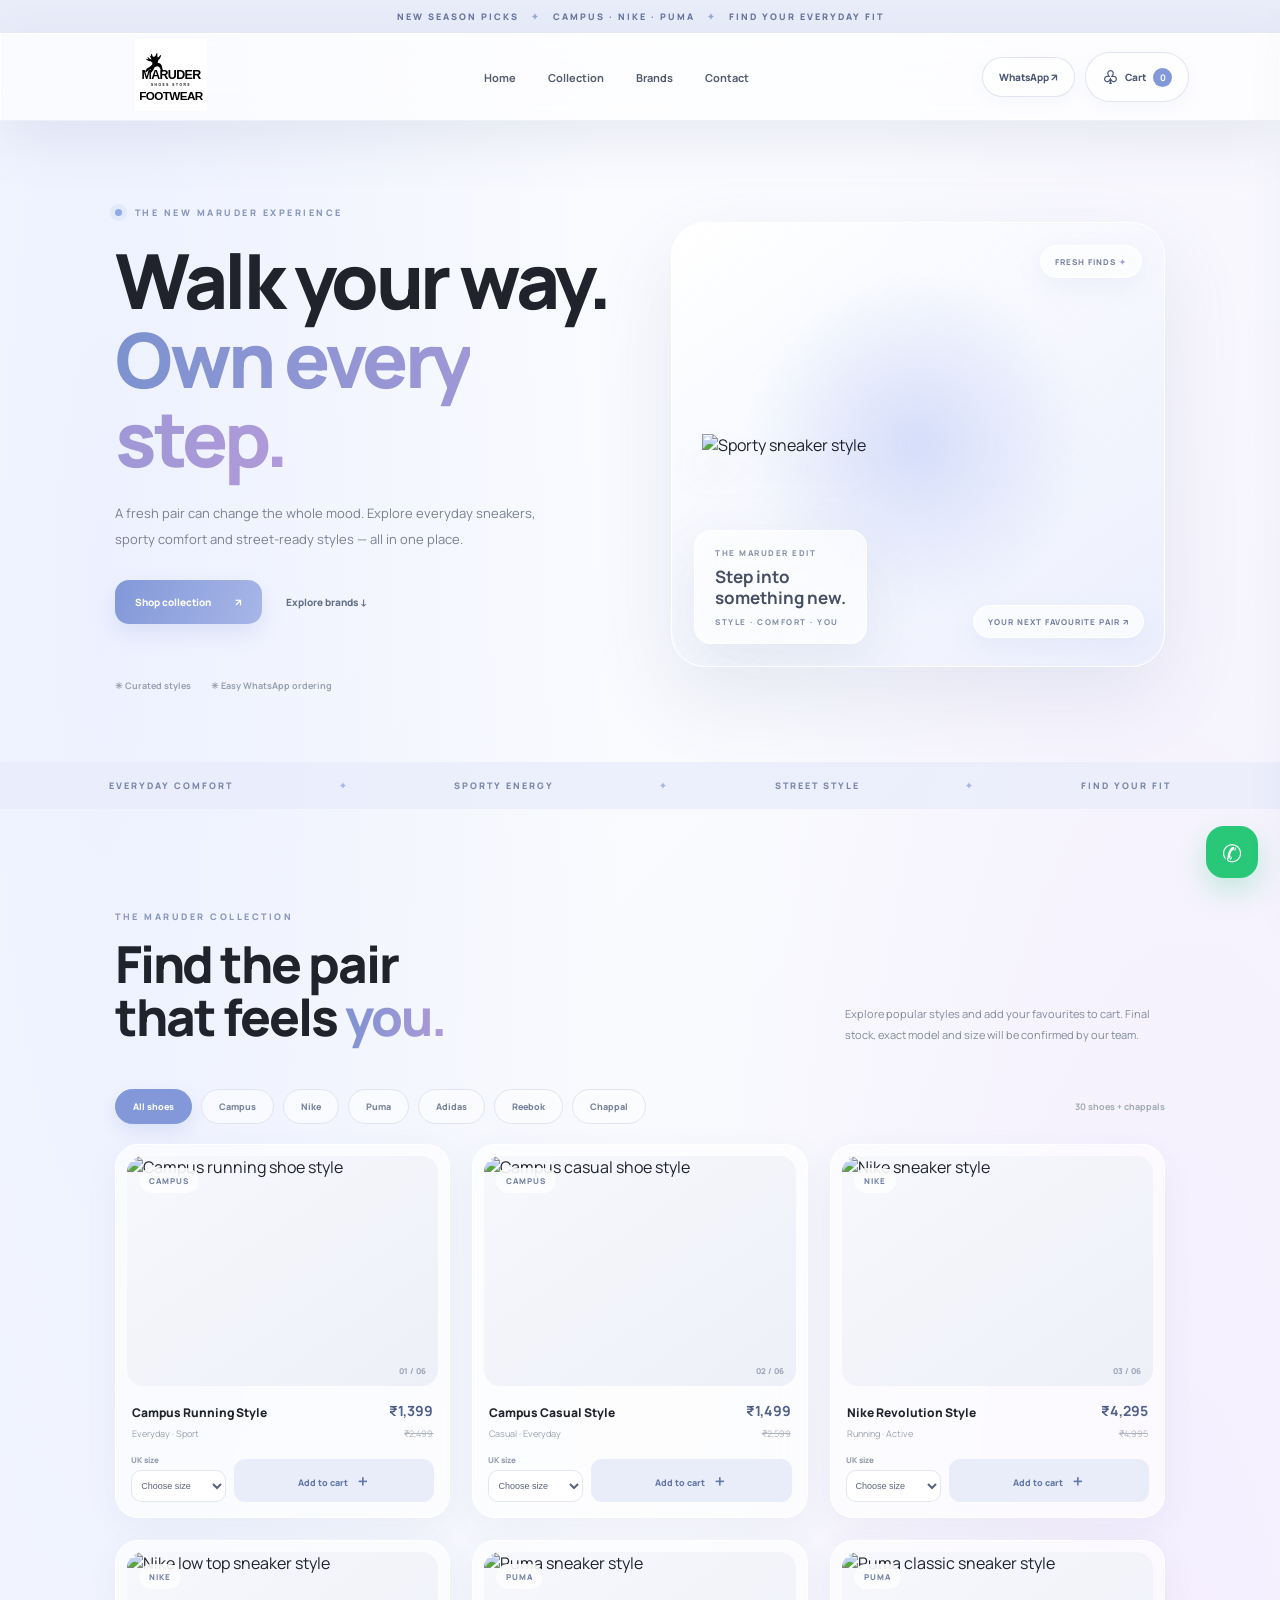
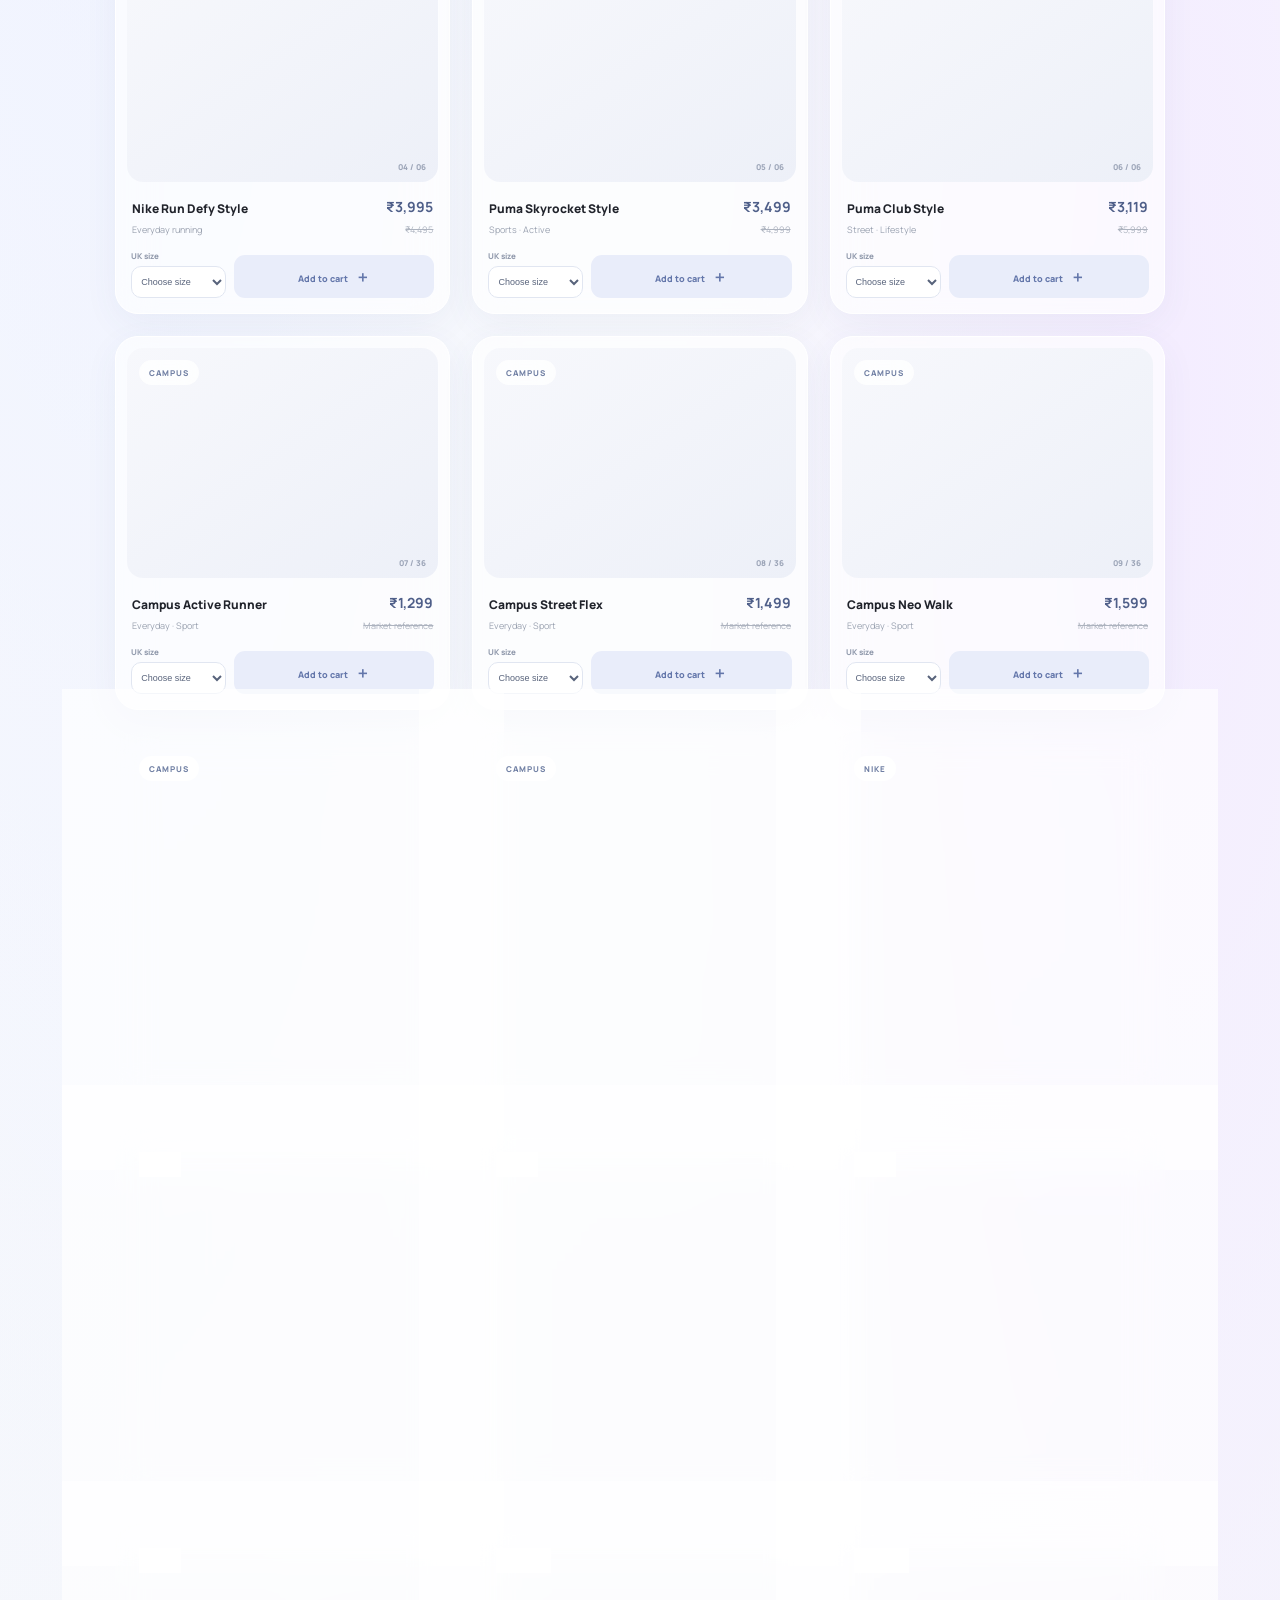
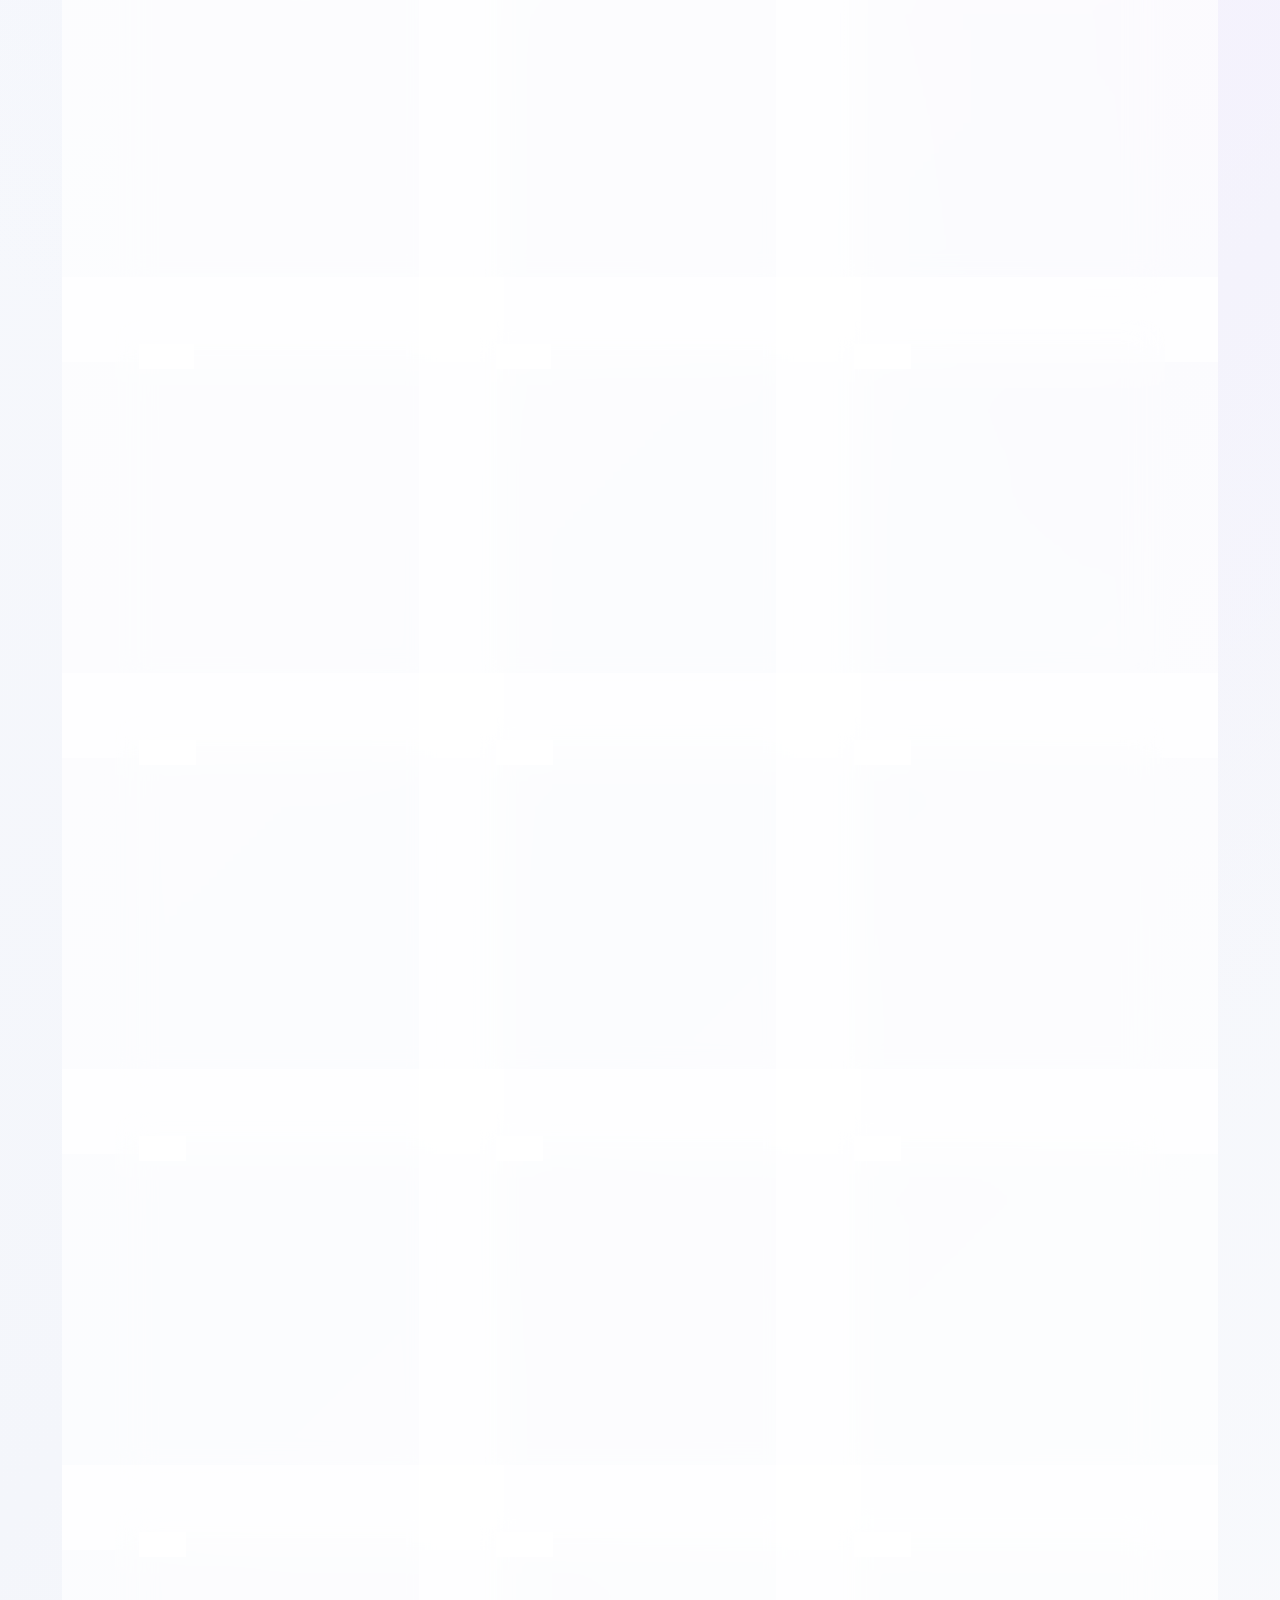
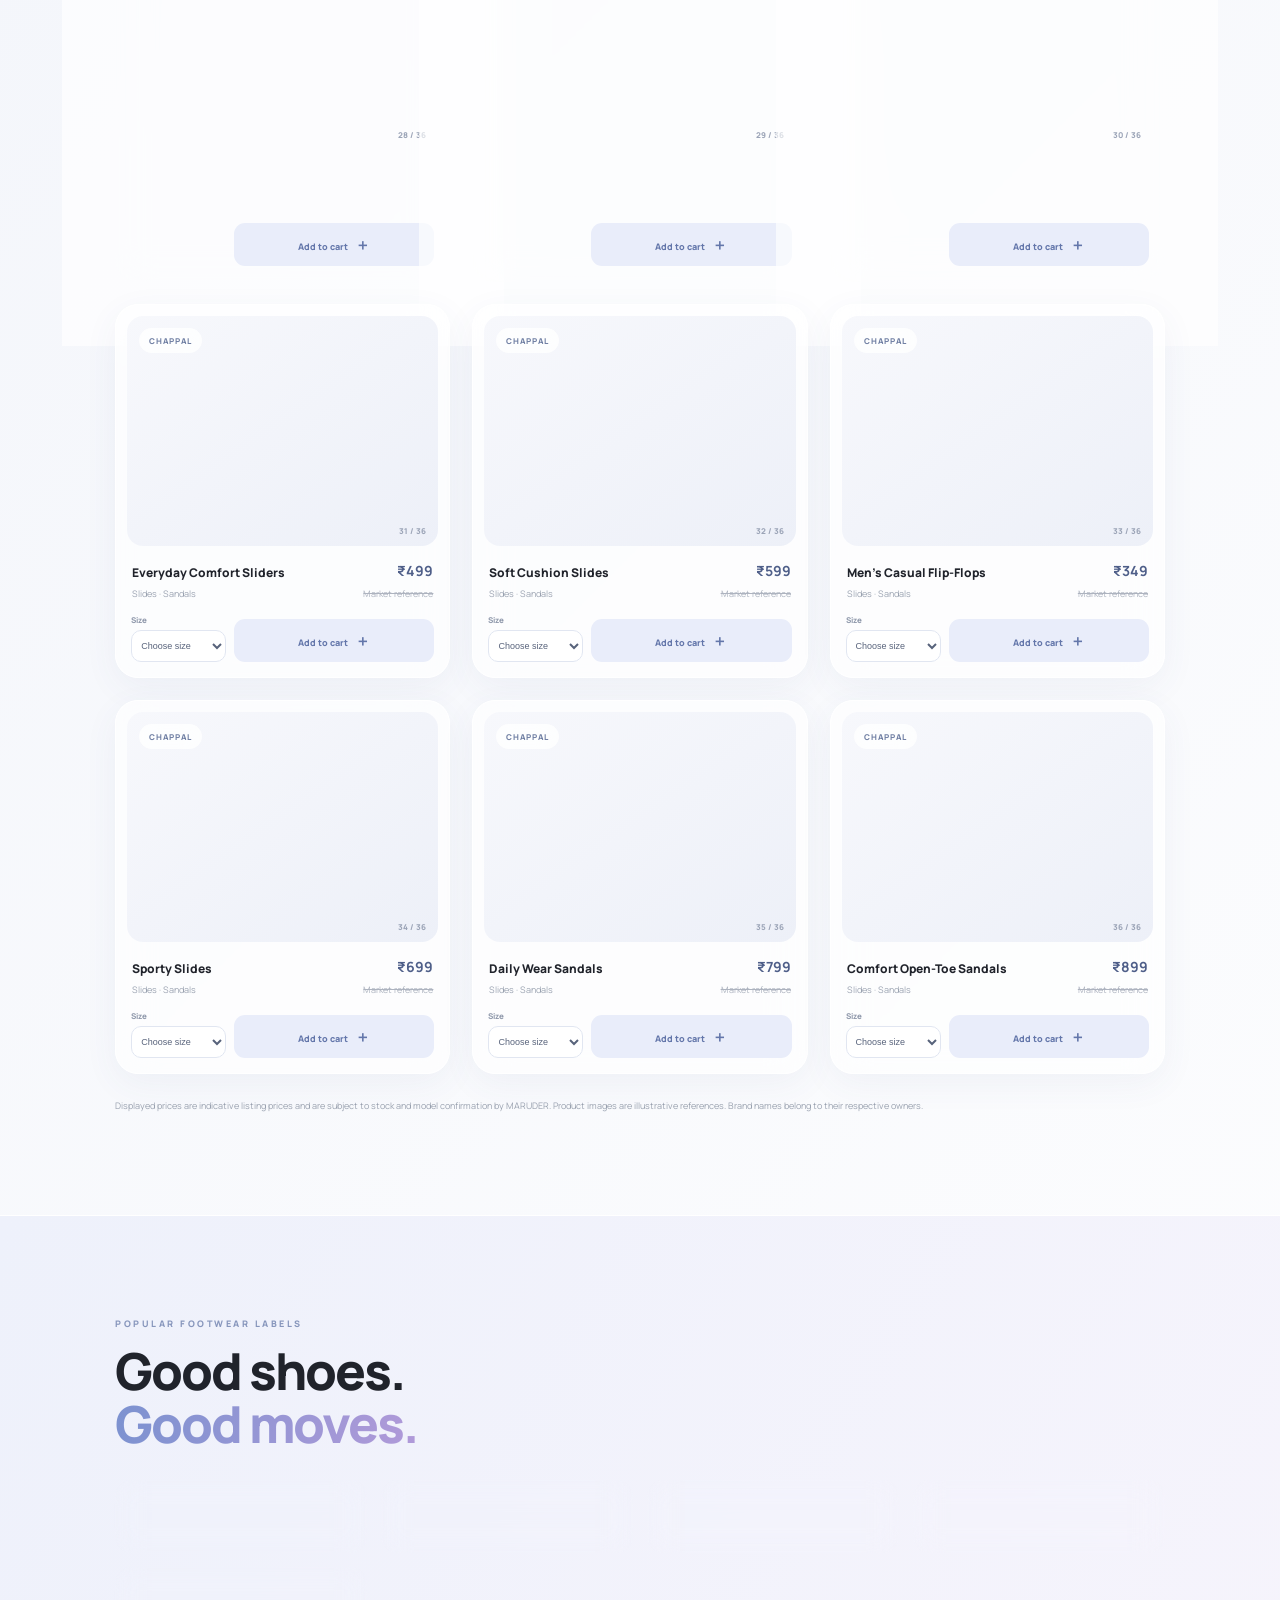
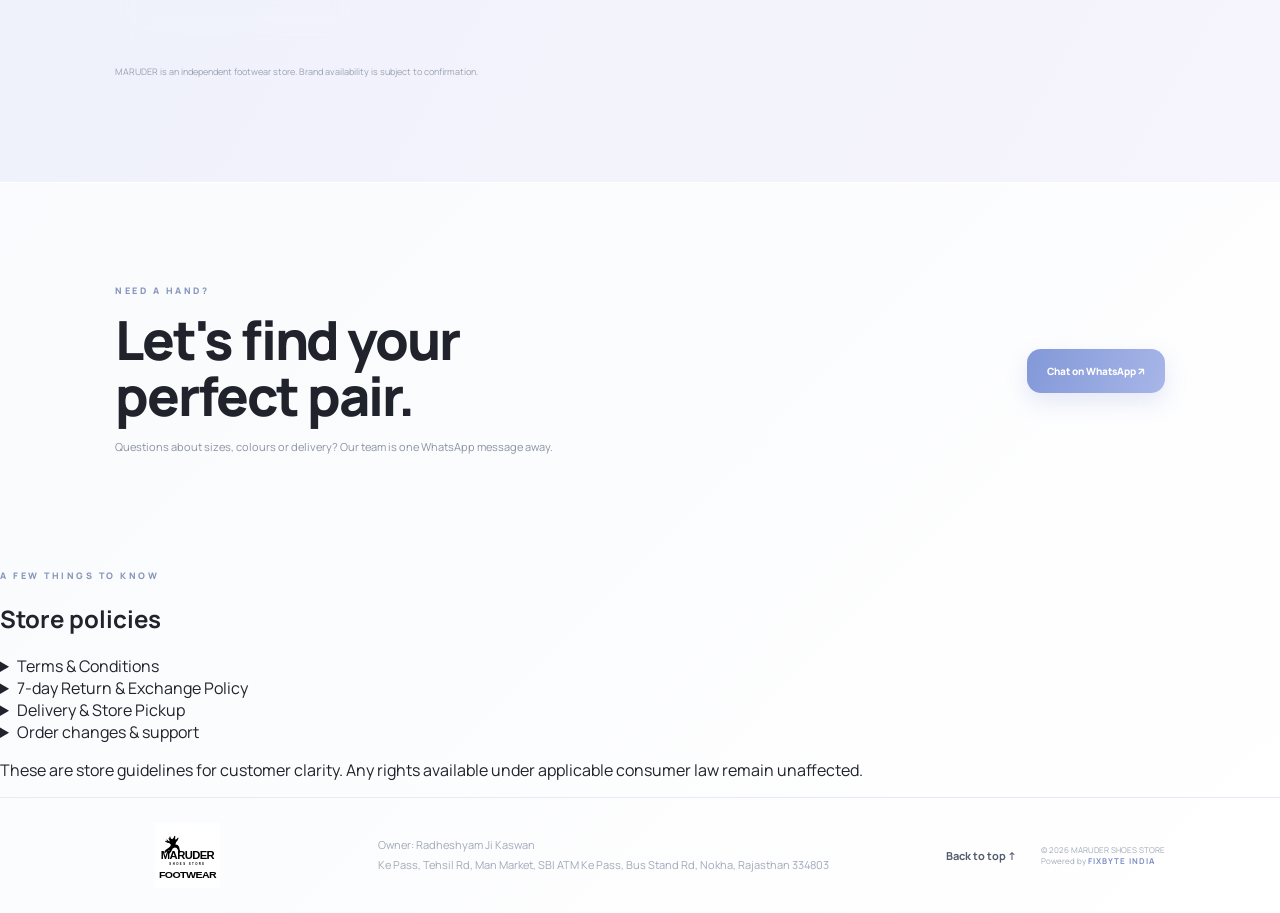
==== commit 86f2407f: "Add delivery or pickup selection and store policy section" ====
--- a/index.html
+++ b/index.html
@@ -41,8 +41,8 @@
 <section class="brands section" id="brands"><div class="reveal"><p class="eyebrow">POPULAR FOOTWEAR LABELS</p><h2>Good shoes.<br><em>Good moves.</em></h2></div><div class="brand-list reveal"><span>CAMPUS</span><span>NIKE</span><span>PUMA</span><span>ADIDAS</span><span>REEBOK</span></div><p class="catalog-note">MARUDER is an independent footwear store. Brand availability is subject to confirmation.</p></section>
 <section class="contact section" id="contact"><div class="reveal"><p class="eyebrow">NEED A HAND?</p><h2>Let's find your<br>perfect pair.</h2><p>Questions about sizes, colours or delivery? Our team is one WhatsApp message away.</p></div><a class="btn btn-primary reveal" href="#" data-whatsapp-general>Chat on WhatsApp ↗</a></section>
 </main>
-<footer class="footer"><img src="assets/maruder-logo.svg" alt="MARUDER Shoes Store"><p>Owner: Radheshyam Ji Kaswan<br>Ke Pass, Tehsil Rd, Man Market, SBI ATM Ke Pass, Bus Stand Rd, Nokha, Rajasthan 334803</p><div><a href="#home">Back to top ↑</a><span>© <span id="year"></span> MARUDER SHOES STORE<br>Powered by <strong>FIXBYTE INDIA</strong></span></div></footer>
+<section class="store-policies" id="storePolicies"><div class="policy-inner"><p class="eyebrow">A FEW THINGS TO KNOW</p><h2>Store policies</h2><div class="policy-grid"><details><summary>Terms &amp; Conditions</summary><p>Orders are requests until MARUDER confirms product availability, size, final price and delivery or pickup timing on WhatsApp. Product photos are illustrative; colours may vary slightly by screen. Prices and stock can change before confirmation. Please check the size and product details before confirming. Payment method, delivery charges and estimated dispatch or pickup time will be shared by the store. Customer contact and address details are used only to process and coordinate the order.</p></details><details><summary>7-day Return &amp; Exchange Policy</summary><p>Contact us on WhatsApp within 7 days of receiving the order to request a return or exchange. Footwear must be unused, unworn outdoors, undamaged and returned with the original box, tags and invoice. Items showing wear, damage after use or missing packaging may not qualify. For a wrong or defective item, please share photos and contact us within 48 hours of delivery. After inspection and approval, eligible refunds are processed to the original agreed payment method within 5–7 business days. For a change of mind or size issue, return shipping may be borne by the customer; for a confirmed wrong or defective item, MARUDER will coordinate the return. Exchanges depend on stock availability. Custom or specially ordered items are not returnable unless defective or incorrect.</p></details><details><summary>Delivery &amp; Store Pickup</summary><p>Delivery requests are accepted for Nokha, Bikaner, Nagaur, Dungargarh and Bajju, subject to PIN-code and route confirmation by the store. The website city check is an initial service-area check, not a live courier guarantee. Store pickup is from MARUDER Shoes Store, Ke Pass, Tehsil Rd, Man Market, SBI ATM Ke Pass, Bus Stand Rd, Nokha, Rajasthan 334803. Please wait for WhatsApp confirmation before visiting.</p></details><details><summary>Order changes &amp; support</summary><p>Please request changes or cancellation as early as possible. Once an order has been packed or dispatched, cancellation may not be possible. For help, contact the store on WhatsApp at 6376004627.</p></details></div><p class="policy-note">These are store guidelines for customer clarity. Any rights available under applicable consumer law remain unaffected.</p></div></section><footer class="footer"><img src="assets/maruder-logo.svg" alt="MARUDER Shoes Store"><p>Owner: Radheshyam Ji Kaswan<br>Ke Pass, Tehsil Rd, Man Market, SBI ATM Ke Pass, Bus Stand Rd, Nokha, Rajasthan 334803</p><div><a href="#home">Back to top ↑</a><span>© <span id="year"></span> MARUDER SHOES STORE<br>Powered by <strong>FIXBYTE INDIA</strong></span></div></footer>
 <a class="floating-whatsapp" href="#" data-whatsapp-general aria-label="Chat on WhatsApp">✆</a>
-<div class="cart-backdrop" id="cartBackdrop"></div><aside class="cart-drawer glass" id="cartDrawer" aria-hidden="true"><div class="cart-head"><div><p class="eyebrow">YOUR PICKS</p><h2>Your cart <span id="drawerCount">(0)</span></h2></div><button id="closeCart" class="close-cart" aria-label="Close cart">×</button></div><div class="cart-items" id="cartItems"><div class="empty-cart"><span>🛍</span><h3>Your cart is waiting</h3><p>Add a pair you love and it will appear here.</p><button class="continue-btn" id="continueShopping">Explore shoes</button></div></div><form class="delivery-form" id="deliveryForm" hidden><h3>Delivery details</h3><p class="form-intro">Order place karne ke liye apni details bharein.</p><label>Full name<input name="customerName" autocomplete="name" required maxlength="80" placeholder="Aapka naam"></label><label>Mobile number<input name="phone" inputmode="numeric" autocomplete="tel" pattern="[6-9][0-9]{9}" maxlength="10" required placeholder="10-digit mobile number"></label><label>Full address<textarea name="address" autocomplete="street-address" required maxlength="240" placeholder="House no., street, landmark"></textarea></label><div class="form-two"><label>City<select name="city" id="deliveryCity" required><option value="">Select city</option><option>Nokha</option><option>Bikaner</option><option>Nagaur</option><option>Dungargarh</option><option>Bajju</option><option>Other</option></select></label><label>PIN Code<input name="pincode" inputmode="numeric" pattern="[0-9]{6}" maxlength="6" required placeholder="6-digit PIN"></label></div><div class="delivery-status" id="deliveryStatus" role="status">City select karte hi delivery status dikhega.</div><button class="checkout-btn" id="placeOrder" type="submit" disabled>Send order on WhatsApp ↗</button><small>Availability listed service cities ke basis par instant check hoti hai. PIN code format check hota hai; courier PIN-level confirmation WhatsApp par hogi.</small></form><div class="cart-footer"><div class="subtotal"><span>Subtotal</span><strong id="cartSubtotal">₹0</strong></div><p>Delivery charges, stock and final price will be confirmed on WhatsApp.</p><button id="checkoutWhatsApp" type="button" hidden disabled>Continue on WhatsApp ↗</button></div></aside>
+<div class="cart-backdrop" id="cartBackdrop"></div><aside class="cart-drawer glass" id="cartDrawer" aria-hidden="true"><div class="cart-head"><div><p class="eyebrow">YOUR PICKS</p><h2>Your cart <span id="drawerCount">(0)</span></h2></div><button id="closeCart" class="close-cart" aria-label="Close cart">×</button></div><div class="order-mode" role="group" aria-label="Choose order method"><button type="button" class="order-mode-btn active" data-order-mode="delivery" aria-pressed="true"><span>🚚</span><strong>Delivery</strong><small>At your address</small></button><button type="button" class="order-mode-btn" data-order-mode="pickup" aria-pressed="false"><span>🏬</span><strong>Store Pickup</strong><small>Collect from Nokha</small></button></div><div class="cart-items" id="cartItems"><div class="empty-cart"><span>🛍</span><h3>Your cart is waiting</h3><p>Add a pair you love and it will appear here.</p><button class="continue-btn" id="continueShopping">Explore shoes</button></div></div><form class="delivery-form" id="deliveryForm" hidden><h3 id="formHeading">Delivery details</h3><p class="form-intro" id="formIntro">Order place karne ke liye apni details bharein.</p><label>Full name<input name="customerName" autocomplete="name" required maxlength="80" placeholder="Aapka naam"></label><label>Mobile number<input name="phone" inputmode="numeric" autocomplete="tel" pattern="[6-9][0-9]{9}" maxlength="10" required placeholder="10-digit mobile number"></label><label>Full address<textarea name="address" autocomplete="street-address" required maxlength="240" placeholder="House no., street, landmark"></textarea></label><div class="form-two"><label>City<select name="city" id="deliveryCity" required><option value="">Select city</option><option>Nokha</option><option>Bikaner</option><option>Nagaur</option><option>Dungargarh</option><option>Bajju</option><option>Other</option></select></label><label>PIN Code<input name="pincode" inputmode="numeric" pattern="[0-9]{6}" maxlength="6" required placeholder="6-digit PIN"></label></div><div class="delivery-status" id="deliveryStatus" role="status">City select karte hi delivery status dikhega.</div><label class="terms-check"><input type="checkbox" name="acceptTerms" id="acceptTerms" required><span>मैं <a href="#storePolicies" target="_blank">Terms &amp; Conditions और Return Policy</a> से सहमत हूँ।</span></label><button class="checkout-btn" id="placeOrder" type="submit" disabled>Send order on WhatsApp ↗</button><small>Availability listed service cities ke basis par instant check hoti hai. PIN code format check hota hai; courier PIN-level confirmation WhatsApp par hogi.</small></form><div class="cart-footer"><div class="subtotal"><span>Subtotal</span><strong id="cartSubtotal">₹0</strong></div><p>Delivery charges, stock and final price will be confirmed on WhatsApp.</p><button id="checkoutWhatsApp" type="button" hidden disabled>Continue on WhatsApp ↗</button></div></aside>
 <div class="toast" id="toast" role="status" aria-live="polite"></div>
 <script src="script.js"></script></body></html>
--- a/style.css
+++ b/style.css
@@ -1 +1,20 @@
-:root{--ink:#20232b;--muted:#7c8491;--line:rgba(130,145,170,.18);--blue:#8298d8;--lav:#e9edff;--glass:rgba(255,255,255,.68);--shadow:0 18px 55px rgba(70,86,130,.10)}*{box-sizing:border-box}html{scroll-behavior:smooth;scroll-padding-top:110px}body{margin:0;color:var(--ink);background:radial-gradient(ellipse at 8% 8%,#edf1ff 0,transparent 31%),radial-gradient(ellipse at 92% 27%,#f4edff 0,transparent 30%),linear-gradient(135deg,#fbfcff,#f4f6fb 55%,#fff);font-family:"Manrope","DM Sans",sans-serif;overflow-x:hidden}button,a,select{-webkit-tap-highlight-color:transparent}button{font:inherit}.announcement{display:flex;justify-content:center;gap:12px;align-items:center;padding:10px 12px;background:#e9edfa;color:#65749b;font-size:9px;letter-spacing:2px;font-weight:800}.announcement i{font-style:normal;color:#9aabd9}.glass{background:rgba(255,255,255,.66);backdrop-filter:blur(22px);-webkit-backdrop-filter:blur(22px);border:1px solid rgba(255,255,255,.85);box-shadow:var(--shadow)}.site-header{height:88px;padding:0 7%;display:flex;align-items:center;justify-content:space-between;position:sticky;top:0;z-index:20;border-bottom:1px solid rgba(180,190,215,.2)}.brand img{width:160px;height:72px;object-fit:contain;border-radius:12px}.site-header nav{display:flex;gap:32px}.site-header nav a,.footer a{font-size:11px;font-weight:700;color:#535c6d;text-decoration:none;transition:color .2s}.site-header nav a:hover,.footer a:hover{color:#8298d8}.header-actions{display:flex;align-items:center;gap:10px}.header-cta,.cart-trigger{border:1px solid rgba(137,153,190,.25);background:rgba(255,255,255,.58);padding:12px 16px;border-radius:30px;color:#4c5874;text-decoration:none;font-size:10px;font-weight:800;box-shadow:0 5px 16px #8298d811;transition:.25s}.header-cta:hover,.cart-trigger:hover{transform:translateY(-2px);box-shadow:0 10px 24px #8298d822}.cart-trigger{display:flex;align-items:center;gap:7px;cursor:pointer}.cart-trigger b{display:grid;place-items:center;min-width:19px;height:19px;padding:0 4px;border-radius:20px;background:#8298d8;color:#fff;font-size:9px}.cart-icon{font-size:18px}.menu-toggle{display:none;background:transparent;border:0;font-size:23px;color:var(--ink)}.hero{min-height:610px;padding:76px 9% 70px;display:grid;grid-template-columns:1fr 1fr;align-items:center;gap:6%}.eyebrow{font-size:9px;font-weight:800;letter-spacing:2.5px;color:#8796bc}.pulse{display:inline-block;width:7px;height:7px;border-radius:50%;background:#91a9e6;box-shadow:0 0 0 5px #91a9e622;margin-right:8px}.hero h1,.section h2,.contact h2{font-size:clamp(48px,6vw,76px);line-height:1.04;letter-spacing:-3.5px;font-weight:800;margin:22px 0}.hero h1 em,.section h2 em,.contact h2 em{font-style:normal;background:linear-gradient(100deg,#7c92d0,#b19ad9);background-clip:text;color:transparent}.hero-text{max-width:440px;color:#778092;font-size:13px;line-height:2}.hero-actions{display:flex;align-items:center;gap:24px;margin-top:28px}.btn{display:inline-flex;align-items:center;gap:24px;padding:15px 20px;border-radius:14px;text-decoration:none;font-size:10px;font-weight:800;transition:transform .25s,box-shadow .25s}.btn:hover{transform:translateY(-3px);box-shadow:0 12px 24px #8298d833}.btn-primary{background:linear-gradient(110deg,#8298d8,#a8b6e8);color:white;box-shadow:0 9px 22px #8298d833}.text-link{font-size:10px;color:#65708a;text-decoration:none;font-weight:800}.hero-trust{display:flex;gap:20px;margin-top:55px;color:#98a0b0;font-size:9px;font-weight:700}.hero-visual{height:445px;position:relative;display:grid;place-items:center;border-radius:34px;background:linear-gradient(145deg,rgba(255,255,255,.88),rgba(230,236,252,.65));border:1px solid #fff;box-shadow:0 30px 80px rgba(87,104,158,.12);overflow:hidden;isolation:isolate}.visual-glow{position:absolute;width:330px;height:330px;border-radius:50%;background:radial-gradient(circle,#d5ddfa 0,rgba(221,228,250,.1) 68%);filter:blur(10px);animation:breathe 5s ease-in-out infinite}.hero-shoe{width:88%;max-height:310px;object-fit:contain;mix-blend-mode:multiply;z-index:1;filter:drop-shadow(0 22px 16px #6d789c20);animation:float 5s ease-in-out infinite}.hero-card{position:absolute;left:22px;bottom:22px;padding:16px 20px;border-radius:17px;z-index:2}.hero-card span,.hero-card small{display:block;font-size:8px;letter-spacing:1.5px;color:#8792aa;font-weight:800}.hero-card strong{display:block;font-size:17px;line-height:1.25;margin:8px 0;color:#454e63}.floating-chip{position:absolute;z-index:2;border:1px solid #fff;background:#ffffffa8;backdrop-filter:blur(12px);padding:10px 14px;border-radius:30px;font-size:8px;letter-spacing:1px;font-weight:800;color:#7783a0;box-shadow:0 8px 24px #8298d81a;animation:float 4s ease-in-out infinite}.chip-top{right:22px;top:22px}.chip-top b{color:#a79bdb}.chip-bottom{right:20px;bottom:28px;animation-delay:-2s}.ticker{padding:17px 5%;display:flex;justify-content:space-around;align-items:center;gap:15px;flex-wrap:wrap;background:rgba(232,237,251,.75);color:#7986a7;font-size:9px;letter-spacing:2px;font-weight:800}.ticker i{font-style:normal;color:#a8b6e8}.section{padding:92px 9%}.section-heading{display:flex;justify-content:space-between;align-items:end}.section h2,.contact h2{font-size:51px;letter-spacing:-2px;margin:14px 0}.section-heading>p{max-width:320px;font-size:11px;line-height:1.9;color:#818a9c}.shop-toolbar{display:flex;justify-content:space-between;align-items:center;margin:32px 0 20px}.filters{display:flex;gap:9px;flex-wrap:wrap}.filter{border:1px solid #e0e5f0;background:#ffffff8c;color:#79849a;padding:10px 17px;border-radius:30px;font-size:9px;font-weight:800;cursor:pointer;transition:.25s}.filter.active,.filter:hover{background:#8298d8;border-color:#8298d8;color:white;box-shadow:0 7px 18px #8298d833}.result-count{font-size:9px;color:#a0a7b5;font-weight:700}.product-grid{display:grid;grid-template-columns:repeat(3,minmax(0,1fr));gap:22px}.product-card{padding:11px;border:1px solid #fff;border-radius:23px;background:rgba(255,255,255,.64);backdrop-filter:blur(18px);box-shadow:0 10px 35px rgba(75,92,137,.06);transition:transform .35s,box-shadow .35s,border-color .35s;overflow:hidden}.product-card:hover{transform:translateY(-7px);box-shadow:0 22px 45px rgba(75,92,137,.13);border-color:#dfe6fb}.product-image{height:230px;position:relative;display:grid;place-items:center;overflow:hidden;border-radius:16px;background:linear-gradient(145deg,#f7f8fc,#edf0f8)}.product-image img{width:100%;height:100%;object-fit:contain;mix-blend-mode:multiply;transition:transform .55s cubic-bezier(.2,.7,.2,1)}.product-card:hover .product-image img{transform:scale(1.07) rotate(-2deg)}.product-tag{position:absolute;top:12px;left:12px;padding:7px 10px;border-radius:20px;background:#ffffffc9;backdrop-filter:blur(10px);font-size:8px;letter-spacing:1px;font-weight:800;color:#7180a4;z-index:2}.image-index{position:absolute;bottom:10px;right:12px;font-size:8px;color:#9ba4b7;font-weight:800}.product-info{display:flex;justify-content:space-between;align-items:center;padding:15px 5px 12px;gap:8px}.product-title h3{font-size:12px;margin:0 0 6px;font-weight:800}.product-title p{font-size:9px;color:#9aa2b0;margin:0}.price-block{text-align:right;white-space:nowrap}.price-block strong{display:block;font-size:14px;color:#4f5f89}.price-block del{font-size:9px;color:#adb3bf}.product-buy{display:grid;grid-template-columns:95px 1fr;gap:8px;padding:0 4px 4px;align-items:end}.product-buy label{font-size:8px;color:#929bad;font-weight:800}.size-select{display:block;width:100%;margin-top:5px;padding:9px 5px;border-radius:10px;border:1px solid #e1e6f1;background:#fff;color:#58637b;font-size:9px;outline:none}.add-btn{border:0;border-radius:11px;padding:11px 9px;background:#e9edfa;color:#6376aa;font-size:9px;font-weight:800;cursor:pointer;transition:.25s}.add-btn:hover{background:#8298d8;color:#fff;transform:translateY(-2px)}.add-btn span{font-size:15px;margin-left:5px}.catalog-note{font-size:9px;color:#9aa2b0;margin-top:24px;line-height:1.8}.brands{background:linear-gradient(120deg,#eef1fb,#f6f4fc);border-top:1px solid #fff;border-bottom:1px solid #fff}.brand-list{display:grid;grid-template-columns:repeat(4,1fr);gap:14px;margin-top:30px}.brand-list span{padding:24px 10px;text-align:center;border:1px solid #fff;border-radius:17px;background:#ffffff9c;backdrop-filter:blur(14px);font-size:17px;font-weight:800;letter-spacing:2px;color:#7886aa;box-shadow:0 8px 24px #8298d811}.contact{display:flex;justify-content:space-between;align-items:center;gap:30px}.contact h2{font-size:54px}.contact p:not(.eyebrow){font-size:11px;color:#8a93a4;line-height:1.8}.footer{padding:25px 9%;display:flex;align-items:center;justify-content:space-between;border-top:1px solid #e7ebf4}.footer img{width:145px;height:65px;object-fit:contain;border-radius:10px}.footer>p{font-size:11px;color:#a1a9b8}.footer>div{display:flex;gap:25px;align-items:center}.footer>div span{font-size:8px;color:#a1a9b8}.floating-whatsapp{position:fixed;right:22px;bottom:22px;width:52px;height:52px;border-radius:18px;background:#29c878;color:white;display:grid;place-items:center;text-decoration:none;font-size:24px;box-shadow:0 12px 28px #29c87840;z-index:15;transition:.25s}.floating-whatsapp:hover{transform:translateY(-5px) rotate(-5deg)}.cart-backdrop{position:fixed;inset:0;background:rgba(35,43,62,.22);backdrop-filter:blur(3px);z-index:29;opacity:0;visibility:hidden;transition:.3s}.cart-backdrop.open{opacity:1;visibility:visible}.cart-drawer{position:fixed;right:0;top:0;height:100dvh;width:min(440px,100%);z-index:30;border-radius:25px 0 0 25px;padding:25px;display:flex;flex-direction:column;transform:translateX(105%);transition:transform .38s cubic-bezier(.2,.8,.2,1);background:rgba(250,252,255,.88)}.cart-drawer.open{transform:translateX(0)}.cart-head{display:flex;align-items:center;justify-content:space-between;padding-bottom:20px;border-bottom:1px solid var(--line)}.cart-head .eyebrow{margin:0}.cart-head h2{margin:7px 0 0;font-size:25px;letter-spacing:-1px}.cart-head h2 span{font-size:13px;color:#9ba5b8}.close-cart{width:38px;height:38px;border:1px solid var(--line);border-radius:50%;background:#fff;color:#6d7891;font-size:24px;cursor:pointer}.cart-items{overflow:auto;flex:1;padding:15px 0}.empty-cart{text-align:center;padding:60px 15px;color:#8993a7}.empty-cart>span{font-size:35px}.empty-cart h3{font-size:16px;color:#56617a}.empty-cart p{font-size:11px;line-height:1.7}.continue-btn{border:0;border-radius:12px;background:#e9edfa;color:#667bb4;padding:12px 18px;font-size:10px;font-weight:800;cursor:pointer}.cart-row{display:grid;grid-template-columns:1fr auto;gap:12px;padding:15px 3px;border-bottom:1px solid var(--line)}.cart-row h3{font-size:12px;margin:0 0 5px}.cart-row p{font-size:9px;color:#929bad;margin:0}.cart-row strong{font-size:12px;color:#596c9d}.cart-row-actions{display:flex;align-items:center;gap:8px;margin-top:10px}.qty-btn,.remove-btn{border:1px solid #e1e6f1;background:#fff;border-radius:8px;padding:5px 9px;color:#65749a;font-size:10px;cursor:pointer}.remove-btn{margin-left:auto;color:#b47e8d}.cart-footer{border-top:1px solid var(--line);padding-top:18px}.subtotal{display:flex;justify-content:space-between;font-size:12px;font-weight:800}.subtotal strong{font-size:18px;color:#536a9f}.cart-footer>p{font-size:9px;line-height:1.6;color:#9aa3b2}.checkout-btn{width:100%;border:0;border-radius:13px;padding:15px;background:linear-gradient(110deg,#8298d8,#aab7e7);color:white;font-size:10px;font-weight:800;cursor:pointer;box-shadow:0 9px 22px #8298d833}.checkout-btn:disabled{opacity:.4;cursor:not-allowed}.toast{position:fixed;left:50%;bottom:28px;z-index:50;transform:translate(-50%,20px);opacity:0;pointer-events:none;padding:12px 18px;border-radius:30px;background:#333d55;color:white;font-size:10px;font-weight:700;box-shadow:0 10px 30px #2223;transition:.3s}.toast.show{opacity:1;transform:translate(-50%,0)}.reveal{opacity:0;transform:translateY(24px);transition:opacity .7s ease,transform .7s cubic-bezier(.2,.7,.2,1)}.reveal.visible{opacity:1;transform:translateY(0)}.product-card:nth-child(2){transition-delay:.06s}.product-card:nth-child(3){transition-delay:.12s}.product-card:nth-child(4){transition-delay:.04s}.product-card:nth-child(5){transition-delay:.1s}.product-card:nth-child(6){transition-delay:.16s}@keyframes float{0%,100%{transform:translateY(0)}50%{transform:translateY(-13px)}}@keyframes breathe{0%,100%{transform:scale(.94);opacity:.65}50%{transform:scale(1.08);opacity:1}}@media(prefers-reduced-motion:reduce){*,*::before,*::after{scroll-behavior:auto!important;animation-duration:.01ms!important;animation-iteration-count:1!important;transition-duration:.01ms!important}.reveal{opacity:1;transform:none}}@media(max-width:850px){.site-header{padding:0 5%}.site-header nav{gap:15px}.hero{padding:60px 6%;gap:25px}.hero-visual{height:380px}.product-grid{grid-template-columns:repeat(2,minmax(0,1fr))}.section{padding:75px 6%}}@media(max-width:620px){.announcement{font-size:7px;gap:7px;letter-spacing:1px}.site-header{height:76px;padding:0 4%}.brand img{width:120px;height:62px}.menu-toggle{display:block;margin-left:auto;margin-right:9px}.site-header nav{display:none;position:absolute;top:76px;left:0;right:0;padding:22px;background:rgba(250,252,255,.96);backdrop-filter:blur(18px);flex-direction:column;border-bottom:1px solid #e1e6f1}.site-header nav.open{display:flex}.header-actions{gap:5px}.header-cta{font-size:8px;padding:10px}.cart-trigger{font-size:9px;padding:9px}.hero{grid-template-columns:1fr;padding:50px 7% 42px;gap:32px}.hero h1{font-size:56px}.hero-visual{height:330px}.hero-trust{margin-top:35px;gap:12px;font-size:8px}.ticker{font-size:7px;letter-spacing:1px}.section{padding:62px 7%}.section-heading{display:block}.section-heading>p{margin-top:14px}.section h2{font-size:43px}.shop-toolbar{align-items:flex-start;gap:12px;flex-direction:column}.product-grid{gap:11px}.product-card{padding:7px;border-radius:17px}.product-image{height:155px;border-radius:12px}.product-info{align-items:flex-start;flex-direction:column;gap:8px;padding:12px 4px 9px}.price-block{text-align:left;display:flex;align-items:center;gap:8px}.price-block strong{font-size:13px}.product-buy{grid-template-columns:1fr;gap:7px}.size-select{padding:8px}.add-btn{padding:10px 5px}.brand-list{grid-template-columns:repeat(2,1fr)}.contact{display:block}.contact h2{font-size:45px}.contact .btn{margin-top:18px}.footer{padding:22px 7%;flex-wrap:wrap;gap:8px}.footer>p{display:none}.footer>div{width:100%;justify-content:space-between}.footer img{width:120px;height:55px}.cart-drawer{border-radius:20px 0 0 20px;padding:20px}.floating-whatsapp{right:14px;bottom:14px;width:47px;height:47px}}+:root{--ink:#20232b;--muted:#7c8491;--line:rgba(130,145,170,.18);--blue:#8298d8;--lav:#e9edff;--glass:rgba(255,255,255,.68);--shadow:0 18px 55px rgba(70,86,130,.10)}*{box-sizing:border-box}html{scroll-behavior:smooth;scroll-padding-top:110px}body{margin:0;color:var(--ink);background:radial-gradient(ellipse at 8% 8%,#edf1ff 0,transparent 31%),radial-gradient(ellipse at 92% 27%,#f4edff 0,transparent 30%),linear-gradient(135deg,#fbfcff,#f4f6fb 55%,#fff);font-family:"Manrope","DM Sans",sans-serif;overflow-x:hidden}button,a,select{-webkit-tap-highlight-color:transparent}button{font:inherit}.announcement{display:flex;justify-content:center;gap:12px;align-items:center;padding:10px 12px;background:#e9edfa;color:#65749b;font-size:9px;letter-spacing:2px;font-weight:800}.announcement i{font-style:normal;color:#9aabd9}.glass{background:rgba(255,255,255,.66);backdrop-filter:blur(22px);-webkit-backdrop-filter:blur(22px);border:1px solid rgba(255,255,255,.85);box-shadow:var(--shadow)}.site-header{height:88px;padding:0 7%;display:flex;align-items:center;justify-content:space-between;position:sticky;top:0;z-index:20;border-bottom:1px solid rgba(180,190,215,.2)}.brand img{width:160px;height:72px;object-fit:contain;border-radius:12px}.site-header nav{display:flex;gap:32px}.site-header nav a,.footer a{font-size:11px;font-weight:700;color:#535c6d;text-decoration:none;transition:color .2s}.site-header nav a:hover,.footer a:hover{color:#8298d8}.header-actions{display:flex;align-items:center;gap:10px}.header-cta,.cart-trigger{border:1px solid rgba(137,153,190,.25);background:rgba(255,255,255,.58);padding:12px 16px;border-radius:30px;color:#4c5874;text-decoration:none;font-size:10px;font-weight:800;box-shadow:0 5px 16px #8298d811;transition:.25s}.header-cta:hover,.cart-trigger:hover{transform:translateY(-2px);box-shadow:0 10px 24px #8298d822}.cart-trigger{display:flex;align-items:center;gap:7px;cursor:pointer}.cart-trigger b{display:grid;place-items:center;min-width:19px;height:19px;padding:0 4px;border-radius:20px;background:#8298d8;color:#fff;font-size:9px}.cart-icon{font-size:18px}.menu-toggle{display:none;background:transparent;border:0;font-size:23px;color:var(--ink)}.hero{min-height:610px;padding:76px 9% 70px;display:grid;grid-template-columns:1fr 1fr;align-items:center;gap:6%}.eyebrow{font-size:9px;font-weight:800;letter-spacing:2.5px;color:#8796bc}.pulse{display:inline-block;width:7px;height:7px;border-radius:50%;background:#91a9e6;box-shadow:0 0 0 5px #91a9e622;margin-right:8px}.hero h1,.section h2,.contact h2{font-size:clamp(48px,6vw,76px);line-height:1.04;letter-spacing:-3.5px;font-weight:800;margin:22px 0}.hero h1 em,.section h2 em,.contact h2 em{font-style:normal;background:linear-gradient(100deg,#7c92d0,#b19ad9);background-clip:text;color:transparent}.hero-text{max-width:440px;color:#778092;font-size:13px;line-height:2}.hero-actions{display:flex;align-items:center;gap:24px;margin-top:28px}.btn{display:inline-flex;align-items:center;gap:24px;padding:15px 20px;border-radius:14px;text-decoration:none;font-size:10px;font-weight:800;transition:transform .25s,box-shadow .25s}.btn:hover{transform:translateY(-3px);box-shadow:0 12px 24px #8298d833}.btn-primary{background:linear-gradient(110deg,#8298d8,#a8b6e8);color:white;box-shadow:0 9px 22px #8298d833}.text-link{font-size:10px;color:#65708a;text-decoration:none;font-weight:800}.hero-trust{display:flex;gap:20px;margin-top:55px;color:#98a0b0;font-size:9px;font-weight:700}.hero-visual{height:445px;position:relative;display:grid;place-items:center;border-radius:34px;background:linear-gradient(145deg,rgba(255,255,255,.88),rgba(230,236,252,.65));border:1px solid #fff;box-shadow:0 30px 80px rgba(87,104,158,.12);overflow:hidden;isolation:isolate}.visual-glow{position:absolute;width:330px;height:330px;border-radius:50%;background:radial-gradient(circle,#d5ddfa 0,rgba(221,228,250,.1) 68%);filter:blur(10px);animation:breathe 5s ease-in-out infinite}.hero-shoe{width:88%;max-height:310px;object-fit:contain;mix-blend-mode:multiply;z-index:1;filter:drop-shadow(0 22px 16px #6d789c20);animation:float 5s ease-in-out infinite}.hero-card{position:absolute;left:22px;bottom:22px;padding:16px 20px;border-radius:17px;z-index:2}.hero-card span,.hero-card small{display:block;font-size:8px;letter-spacing:1.5px;color:#8792aa;font-weight:800}.hero-card strong{display:block;font-size:17px;line-height:1.25;margin:8px 0;color:#454e63}.floating-chip{position:absolute;z-index:2;border:1px solid #fff;background:#ffffffa8;backdrop-filter:blur(12px);padding:10px 14px;border-radius:30px;font-size:8px;letter-spacing:1px;font-weight:800;color:#7783a0;box-shadow:0 8px 24px #8298d81a;animation:float 4s ease-in-out infinite}.chip-top{right:22px;top:22px}.chip-top b{color:#a79bdb}.chip-bottom{right:20px;bottom:28px;animation-delay:-2s}.ticker{padding:17px 5%;display:flex;justify-content:space-around;align-items:center;gap:15px;flex-wrap:wrap;background:rgba(232,237,251,.75);color:#7986a7;font-size:9px;letter-spacing:2px;font-weight:800}.ticker i{font-style:normal;color:#a8b6e8}.section{padding:92px 9%}.section-heading{display:flex;justify-content:space-between;align-items:end}.section h2,.contact h2{font-size:51px;letter-spacing:-2px;margin:14px 0}.section-heading>p{max-width:320px;font-size:11px;line-height:1.9;color:#818a9c}.shop-toolbar{display:flex;justify-content:space-between;align-items:center;margin:32px 0 20px}.filters{display:flex;gap:9px;flex-wrap:wrap}.filter{border:1px solid #e0e5f0;background:#ffffff8c;color:#79849a;padding:10px 17px;border-radius:30px;font-size:9px;font-weight:800;cursor:pointer;transition:.25s}.filter.active,.filter:hover{background:#8298d8;border-color:#8298d8;color:white;box-shadow:0 7px 18px #8298d833}.result-count{font-size:9px;color:#a0a7b5;font-weight:700}.product-grid{display:grid;grid-template-columns:repeat(3,minmax(0,1fr));gap:22px}.product-card{padding:11px;border:1px solid #fff;border-radius:23px;background:rgba(255,255,255,.64);backdrop-filter:blur(18px);box-shadow:0 10px 35px rgba(75,92,137,.06);transition:transform .35s,box-shadow .35s,border-color .35s;overflow:hidden}.product-card:hover{transform:translateY(-7px);box-shadow:0 22px 45px rgba(75,92,137,.13);border-color:#dfe6fb}.product-image{height:230px;position:relative;display:grid;place-items:center;overflow:hidden;border-radius:16px;background:linear-gradient(145deg,#f7f8fc,#edf0f8)}.product-image img{width:100%;height:100%;object-fit:contain;mix-blend-mode:multiply;transition:transform .55s cubic-bezier(.2,.7,.2,1)}.product-card:hover .product-image img{transform:scale(1.07) rotate(-2deg)}.product-tag{position:absolute;top:12px;left:12px;padding:7px 10px;border-radius:20px;background:#ffffffc9;backdrop-filter:blur(10px);font-size:8px;letter-spacing:1px;font-weight:800;color:#7180a4;z-index:2}.image-index{position:absolute;bottom:10px;right:12px;font-size:8px;color:#9ba4b7;font-weight:800}.product-info{display:flex;justify-content:space-between;align-items:center;padding:15px 5px 12px;gap:8px}.product-title h3{font-size:12px;margin:0 0 6px;font-weight:800}.product-title p{font-size:9px;color:#9aa2b0;margin:0}.price-block{text-align:right;white-space:nowrap}.price-block strong{display:block;font-size:14px;color:#4f5f89}.price-block del{font-size:9px;color:#adb3bf}.product-buy{display:grid;grid-template-columns:95px 1fr;gap:8px;padding:0 4px 4px;align-items:end}.product-buy label{font-size:8px;color:#929bad;font-weight:800}.size-select{display:block;width:100%;margin-top:5px;padding:9px 5px;border-radius:10px;border:1px solid #e1e6f1;background:#fff;color:#58637b;font-size:9px;outline:none}.add-btn{border:0;border-radius:11px;padding:11px 9px;background:#e9edfa;color:#6376aa;font-size:9px;font-weight:800;cursor:pointer;transition:.25s}.add-btn:hover{background:#8298d8;color:#fff;transform:translateY(-2px)}.add-btn span{font-size:15px;margin-left:5px}.catalog-note{font-size:9px;color:#9aa2b0;margin-top:24px;line-height:1.8}.brands{background:linear-gradient(120deg,#eef1fb,#f6f4fc);border-top:1px solid #fff;border-bottom:1px solid #fff}.brand-list{display:grid;grid-template-columns:repeat(4,1fr);gap:14px;margin-top:30px}.brand-list span{padding:24px 10px;text-align:center;border:1px solid #fff;border-radius:17px;background:#ffffff9c;backdrop-filter:blur(14px);font-size:17px;font-weight:800;letter-spacing:2px;color:#7886aa;box-shadow:0 8px 24px #8298d811}.contact{display:flex;justify-content:space-between;align-items:center;gap:30px}.contact h2{font-size:54px}.contact p:not(.eyebrow){font-size:11px;color:#8a93a4;line-height:1.8}.footer{padding:25px 9%;display:flex;align-items:center;justify-content:space-between;border-top:1px solid #e7ebf4}.footer img{width:145px;height:65px;object-fit:contain;border-radius:10px}.footer>p{font-size:11px;color:#a1a9b8}.footer>div{display:flex;gap:25px;align-items:center}.footer>div span{font-size:8px;color:#a1a9b8}.floating-whatsapp{position:fixed;right:22px;bottom:22px;width:52px;height:52px;border-radius:18px;background:#29c878;color:white;display:grid;place-items:center;text-decoration:none;font-size:24px;box-shadow:0 12px 28px #29c87840;z-index:15;transition:.25s}.floating-whatsapp:hover{transform:translateY(-5px) rotate(-5deg)}.cart-backdrop{position:fixed;inset:0;background:rgba(35,43,62,.22);backdrop-filter:blur(3px);z-index:29;opacity:0;visibility:hidden;transition:.3s}.cart-backdrop.open{opacity:1;visibility:visible}.cart-drawer{position:fixed;right:0;top:0;height:100dvh;width:min(440px,100%);z-index:30;border-radius:25px 0 0 25px;padding:25px;display:flex;flex-direction:column;transform:translateX(105%);transition:transform .38s cubic-bezier(.2,.8,.2,1);background:rgba(250,252,255,.88)}.cart-drawer.open{transform:translateX(0)}.cart-head{display:flex;align-items:center;justify-content:space-between;padding-bottom:20px;border-bottom:1px solid var(--line)}.cart-head .eyebrow{margin:0}.cart-head h2{margin:7px 0 0;font-size:25px;letter-spacing:-1px}.cart-head h2 span{font-size:13px;color:#9ba5b8}.close-cart{width:38px;height:38px;border:1px solid var(--line);border-radius:50%;background:#fff;color:#6d7891;font-size:24px;cursor:pointer}.cart-items{overflow:auto;flex:1;padding:15px 0}.empty-cart{text-align:center;padding:60px 15px;color:#8993a7}.empty-cart>span{font-size:35px}.empty-cart h3{font-size:16px;color:#56617a}.empty-cart p{font-size:11px;line-height:1.7}.continue-btn{border:0;border-radius:12px;background:#e9edfa;color:#667bb4;padding:12px 18px;font-size:10px;font-weight:800;cursor:pointer}.cart-row{display:grid;grid-template-columns:1fr auto;gap:12px;padding:15px 3px;border-bottom:1px solid var(--line)}.cart-row h3{font-size:12px;margin:0 0 5px}.cart-row p{font-size:9px;color:#929bad;margin:0}.cart-row strong{font-size:12px;color:#596c9d}.cart-row-actions{display:flex;align-items:center;gap:8px;margin-top:10px}.qty-btn,.remove-btn{border:1px solid #e1e6f1;background:#fff;border-radius:8px;padding:5px 9px;color:#65749a;font-size:10px;cursor:pointer}.remove-btn{margin-left:auto;color:#b47e8d}.cart-footer{border-top:1px solid var(--line);padding-top:18px}.subtotal{display:flex;justify-content:space-between;font-size:12px;font-weight:800}.subtotal strong{font-size:18px;color:#536a9f}.cart-footer>p{font-size:9px;line-height:1.6;color:#9aa3b2}.checkout-btn{width:100%;border:0;border-radius:13px;padding:15px;background:linear-gradient(110deg,#8298d8,#aab7e7);color:white;font-size:10px;font-weight:800;cursor:pointer;box-shadow:0 9px 22px #8298d833}.checkout-btn:disabled{opacity:.4;cursor:not-allowed}.toast{position:fixed;left:50%;bottom:28px;z-index:50;transform:translate(-50%,20px);opacity:0;pointer-events:none;padding:12px 18px;border-radius:30px;background:#333d55;color:white;font-size:10px;font-weight:700;box-shadow:0 10px 30px #2223;transition:.3s}.toast.show{opacity:1;transform:translate(-50%,0)}.reveal{opacity:0;transform:translateY(24px);transition:opacity .7s ease,transform .7s cubic-bezier(.2,.7,.2,1)}.reveal.visible{opacity:1;transform:translateY(0)}.product-card:nth-child(2){transition-delay:.06s}.product-card:nth-child(3){transition-delay:.12s}.product-card:nth-child(4){transition-delay:.04s}.product-card:nth-child(5){transition-delay:.1s}.product-card:nth-child(6){transition-delay:.16s}@keyframes float{0%,100%{transform:translateY(0)}50%{transform:translateY(-13px)}}@keyframes breathe{0%,100%{transform:scale(.94);opacity:.65}50%{transform:scale(1.08);opacity:1}}@media(prefers-reduced-motion:reduce){*,*::before,*::after{scroll-behavior:auto!important;animation-duration:.01ms!important;animation-iteration-count:1!important;transition-duration:.01ms!important}.reveal{opacity:1;transform:none}}@media(max-width:850px){.site-header{padding:0 5%}.site-header nav{gap:15px}.hero{padding:60px 6%;gap:25px}.hero-visual{height:380px}.product-grid{grid-template-columns:repeat(2,minmax(0,1fr))}.section{padding:75px 6%}}@media(max-width:620px){.announcement{font-size:7px;gap:7px;letter-spacing:1px}.site-header{height:76px;padding:0 4%}.brand img{width:120px;height:62px}.menu-toggle{display:block;margin-left:auto;margin-right:9px}.site-header nav{display:none;position:absolute;top:76px;left:0;right:0;padding:22px;background:rgba(250,252,255,.96);backdrop-filter:blur(18px);flex-direction:column;border-bottom:1px solid #e1e6f1}.site-header nav.open{display:flex}.header-actions{gap:5px}.header-cta{font-size:8px;padding:10px}.cart-trigger{font-size:9px;padding:9px}.hero{grid-template-columns:1fr;padding:50px 7% 42px;gap:32px}.hero h1{font-size:56px}.hero-visual{height:330px}.hero-trust{margin-top:35px;gap:12px;font-size:8px}.ticker{font-size:7px;letter-spacing:1px}.section{padding:62px 7%}.section-heading{display:block}.section-heading>p{margin-top:14px}.section h2{font-size:43px}.shop-toolbar{align-items:flex-start;gap:12px;flex-direction:column}.product-grid{gap:11px}.product-card{padding:7px;border-radius:17px}.product-image{height:155px;border-radius:12px}.product-info{align-items:flex-start;flex-direction:column;gap:8px;padding:12px 4px 9px}.price-block{text-align:left;display:flex;align-items:center;gap:8px}.price-block strong{font-size:13px}.product-buy{grid-template-columns:1fr;gap:7px}.size-select{padding:8px}.add-btn{padding:10px 5px}.brand-list{grid-template-columns:repeat(2,1fr)}.contact{display:block}.contact h2{font-size:45px}.contact .btn{margin-top:18px}.footer{padding:22px 7%;flex-wrap:wrap;gap:8px}.footer>p{display:none}.footer>div{width:100%;justify-content:space-between}.footer img{width:120px;height:55px}.cart-drawer{border-radius:20px 0 0 20px;padding:20px}.floating-whatsapp{right:14px;bottom:14px;width:47px;height:47px}}
+
+/* Customer delivery form */
+.delivery-form{padding:18px 16px;margin:8px 0 18px;border:1px solid rgba(145,160,195,.22);border-radius:18px;background:rgba(255,255,255,.76);box-shadow:0 10px 28px rgba(70,86,130,.07)}
+.delivery-form[hidden]{display:none!important}
+.delivery-form h3{margin:0 0 5px;font-size:17px;color:#38435c}
+.delivery-form .form-intro{margin:0 0 14px;color:#8b95a8;font-size:10px}
+.delivery-form label{display:block;margin:11px 0;color:#77839a;font-size:9px;font-weight:800}
+.delivery-form input,.delivery-form textarea,.delivery-form select{display:block;width:100%;margin-top:6px;padding:11px 12px;border:1px solid #e1e7f1;border-radius:11px;background:rgba(255,255,255,.92);color:#354057;font:500 11px "Manrope","DM Sans",sans-serif;outline:none}
+.delivery-form input:focus,.delivery-form textarea:focus,.delivery-form select:focus{border-color:#91a6dd;box-shadow:0 0 0 3px #91a6dd22}
+.delivery-form textarea{min-height:68px;resize:vertical}
+.delivery-form .form-two{display:grid;grid-template-columns:1fr 1fr;gap:10px}
+.delivery-status{padding:11px 12px;border-radius:11px;background:#f0f3fa;color:#76829b;font-size:10px;line-height:1.5;margin:12px 0}
+.delivery-status.available{background:#e9f8ef;color:#21804c}
+.delivery-status.unavailable{background:#fff0f0;color:#b64a4a}
+.delivery-form small{display:block;margin-top:10px;color:#9aa3b2;font-size:8px;line-height:1.6}
+.delivery-form .checkout-btn:disabled{opacity:.45}
+.footer>p{max-width:48%;line-height:1.8}
+.footer>div span strong{color:#7d8fc5;letter-spacing:1px}
+@media(max-width:620px){.delivery-form{padding:15px 12px}.delivery-form .form-two{grid-template-columns:1fr}.footer>p{display:block;max-width:100%;width:100%;order:3}.footer>div{order:4}}
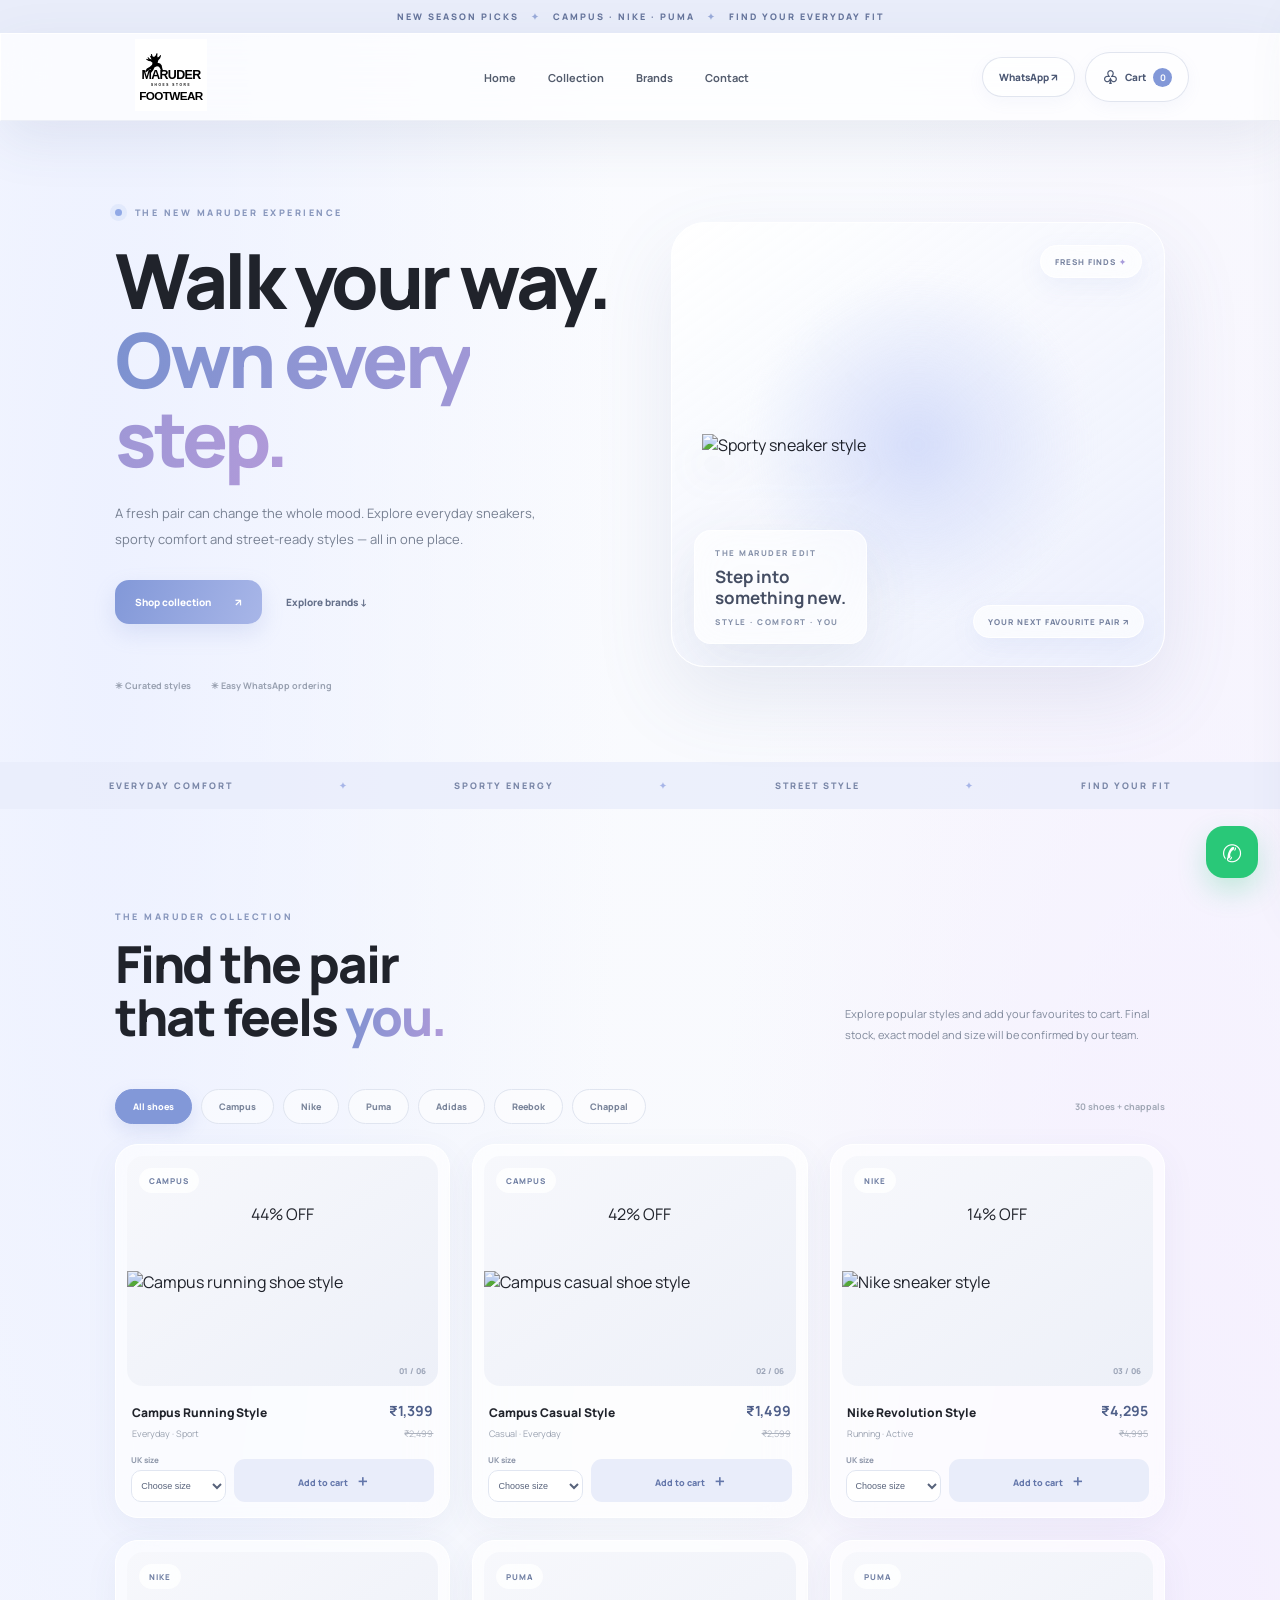
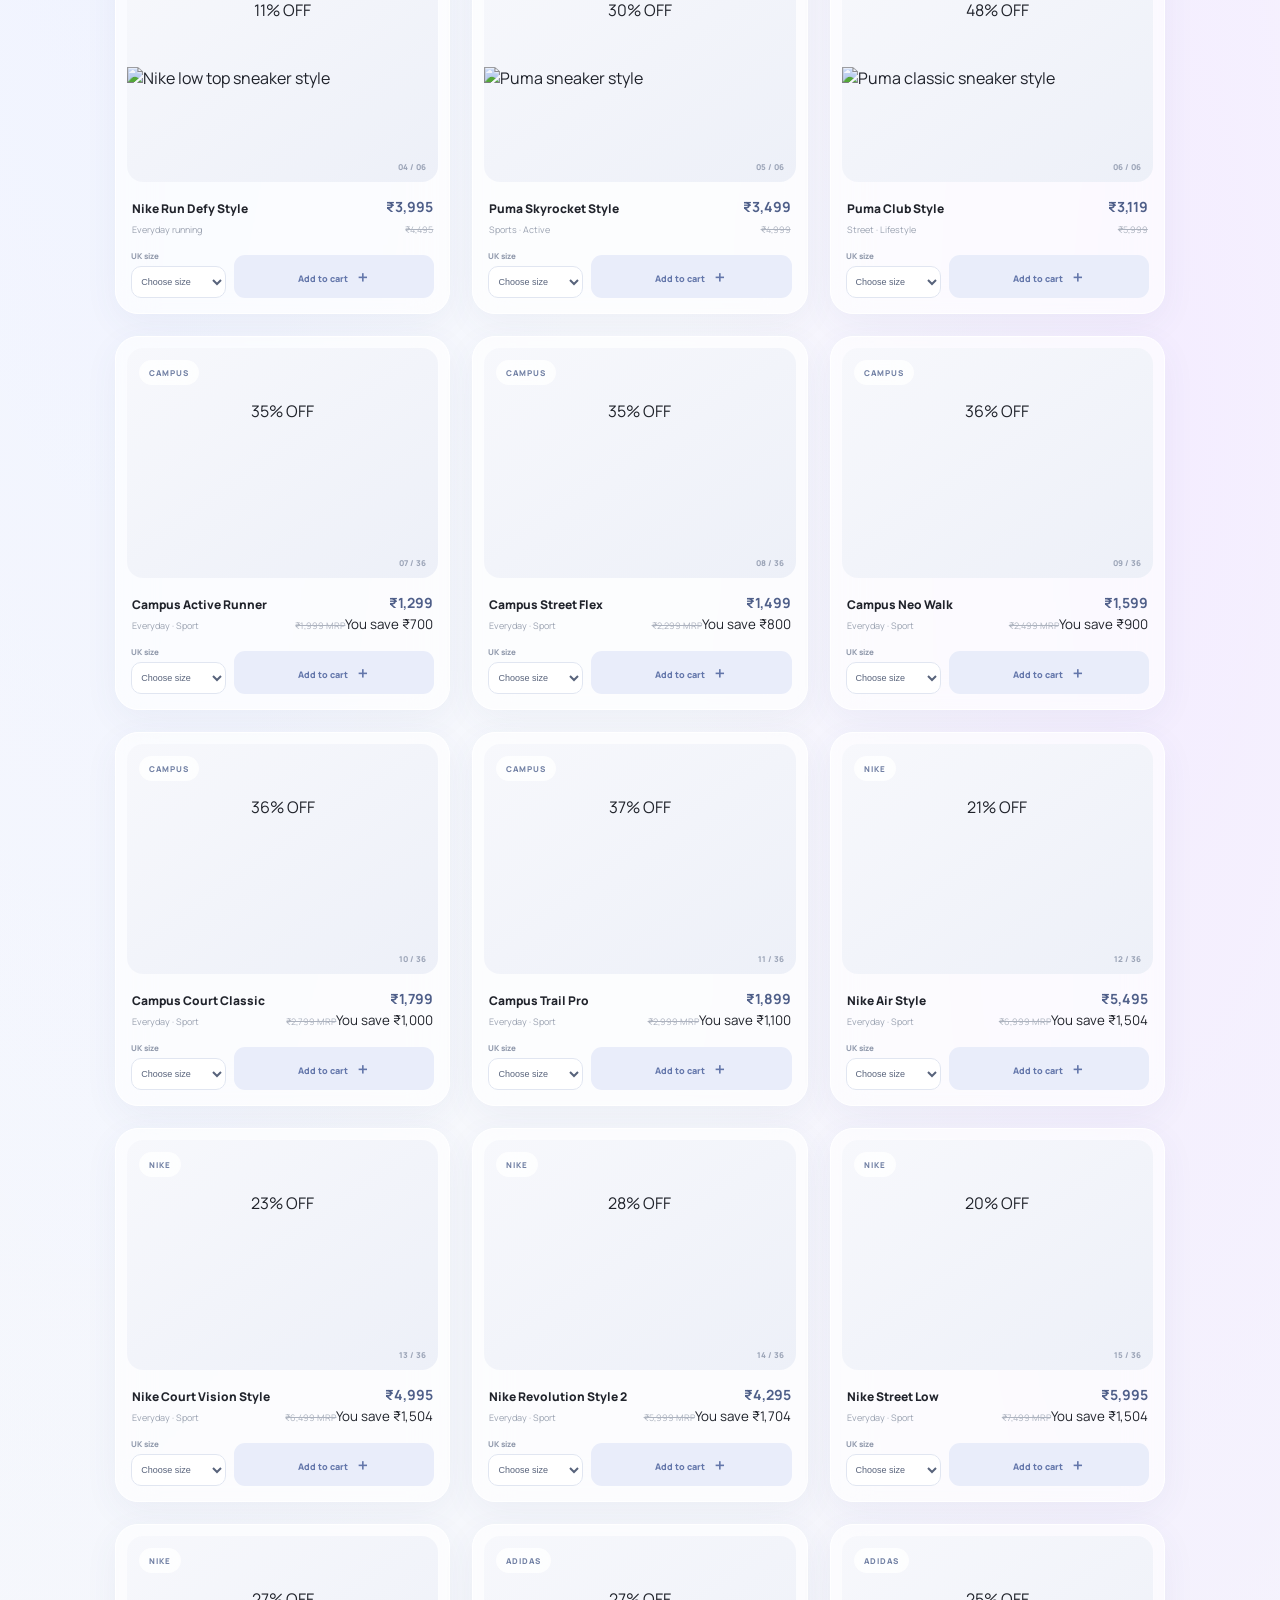
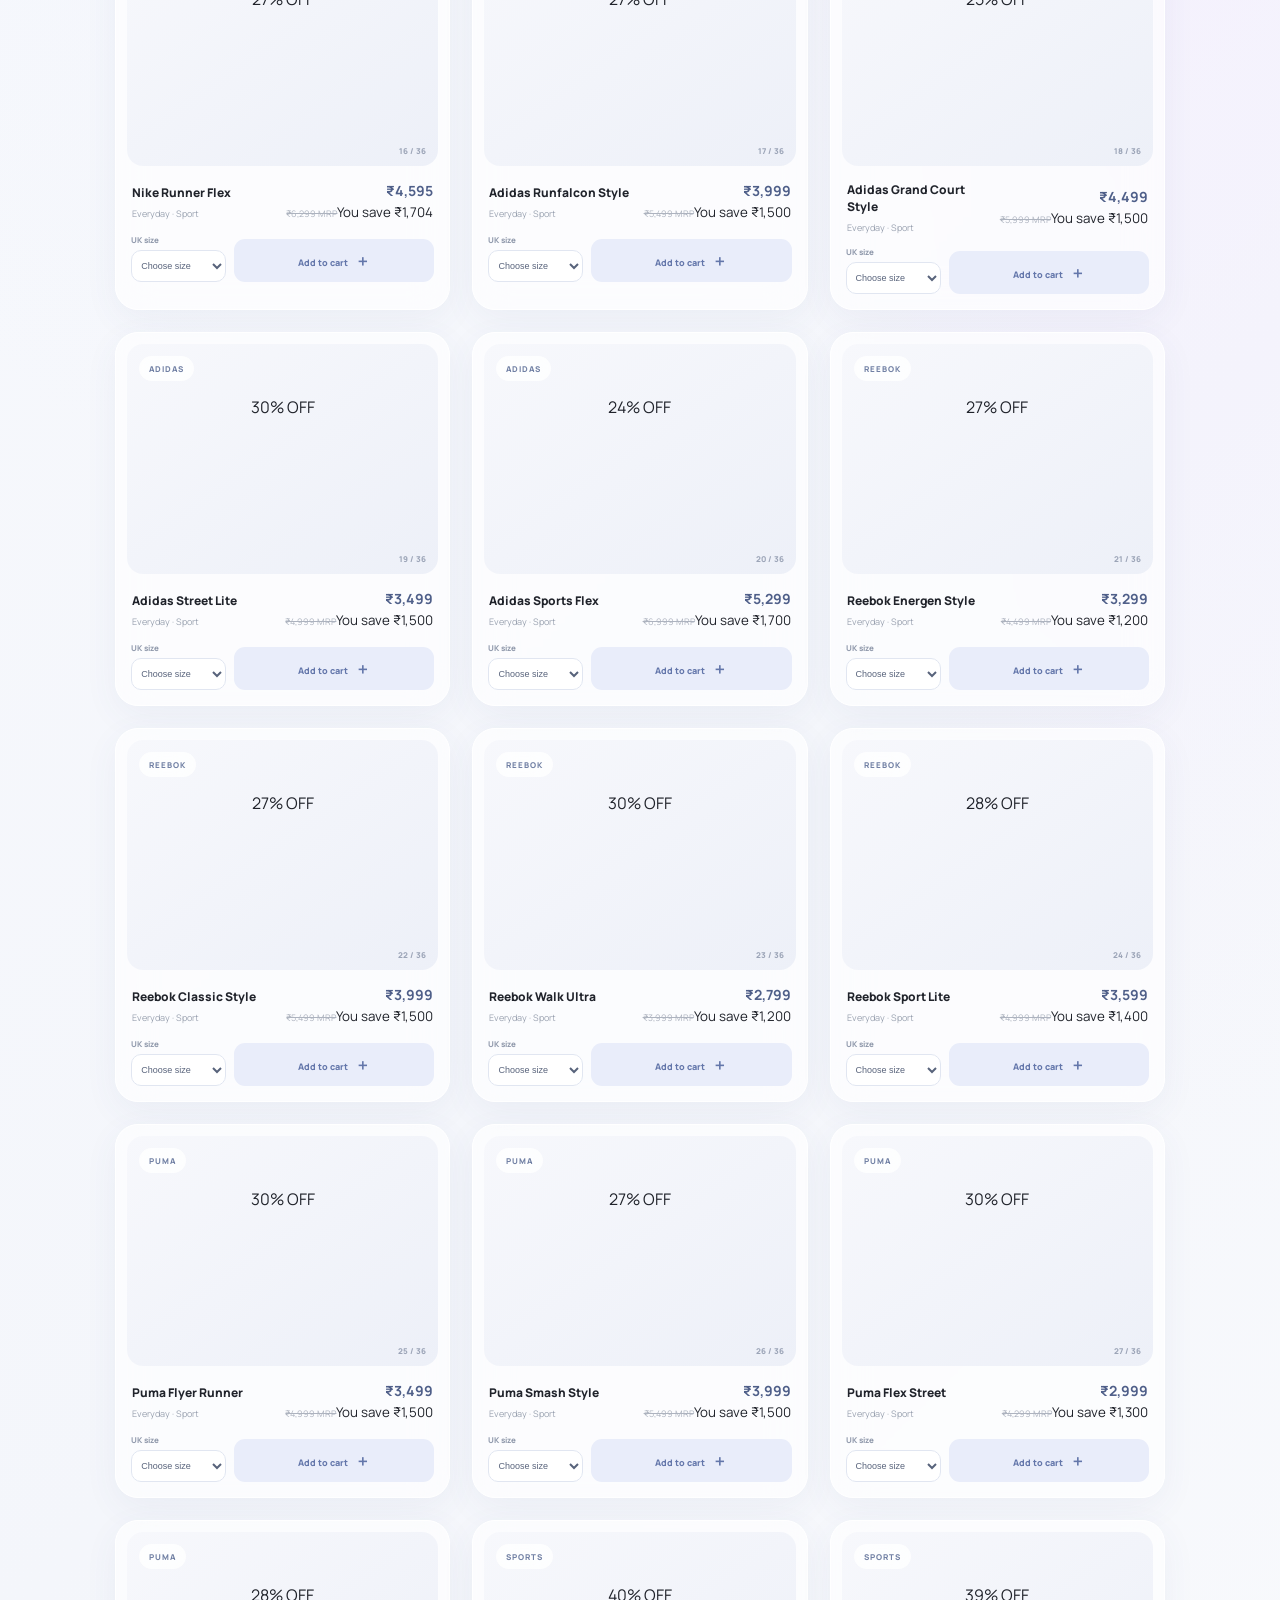
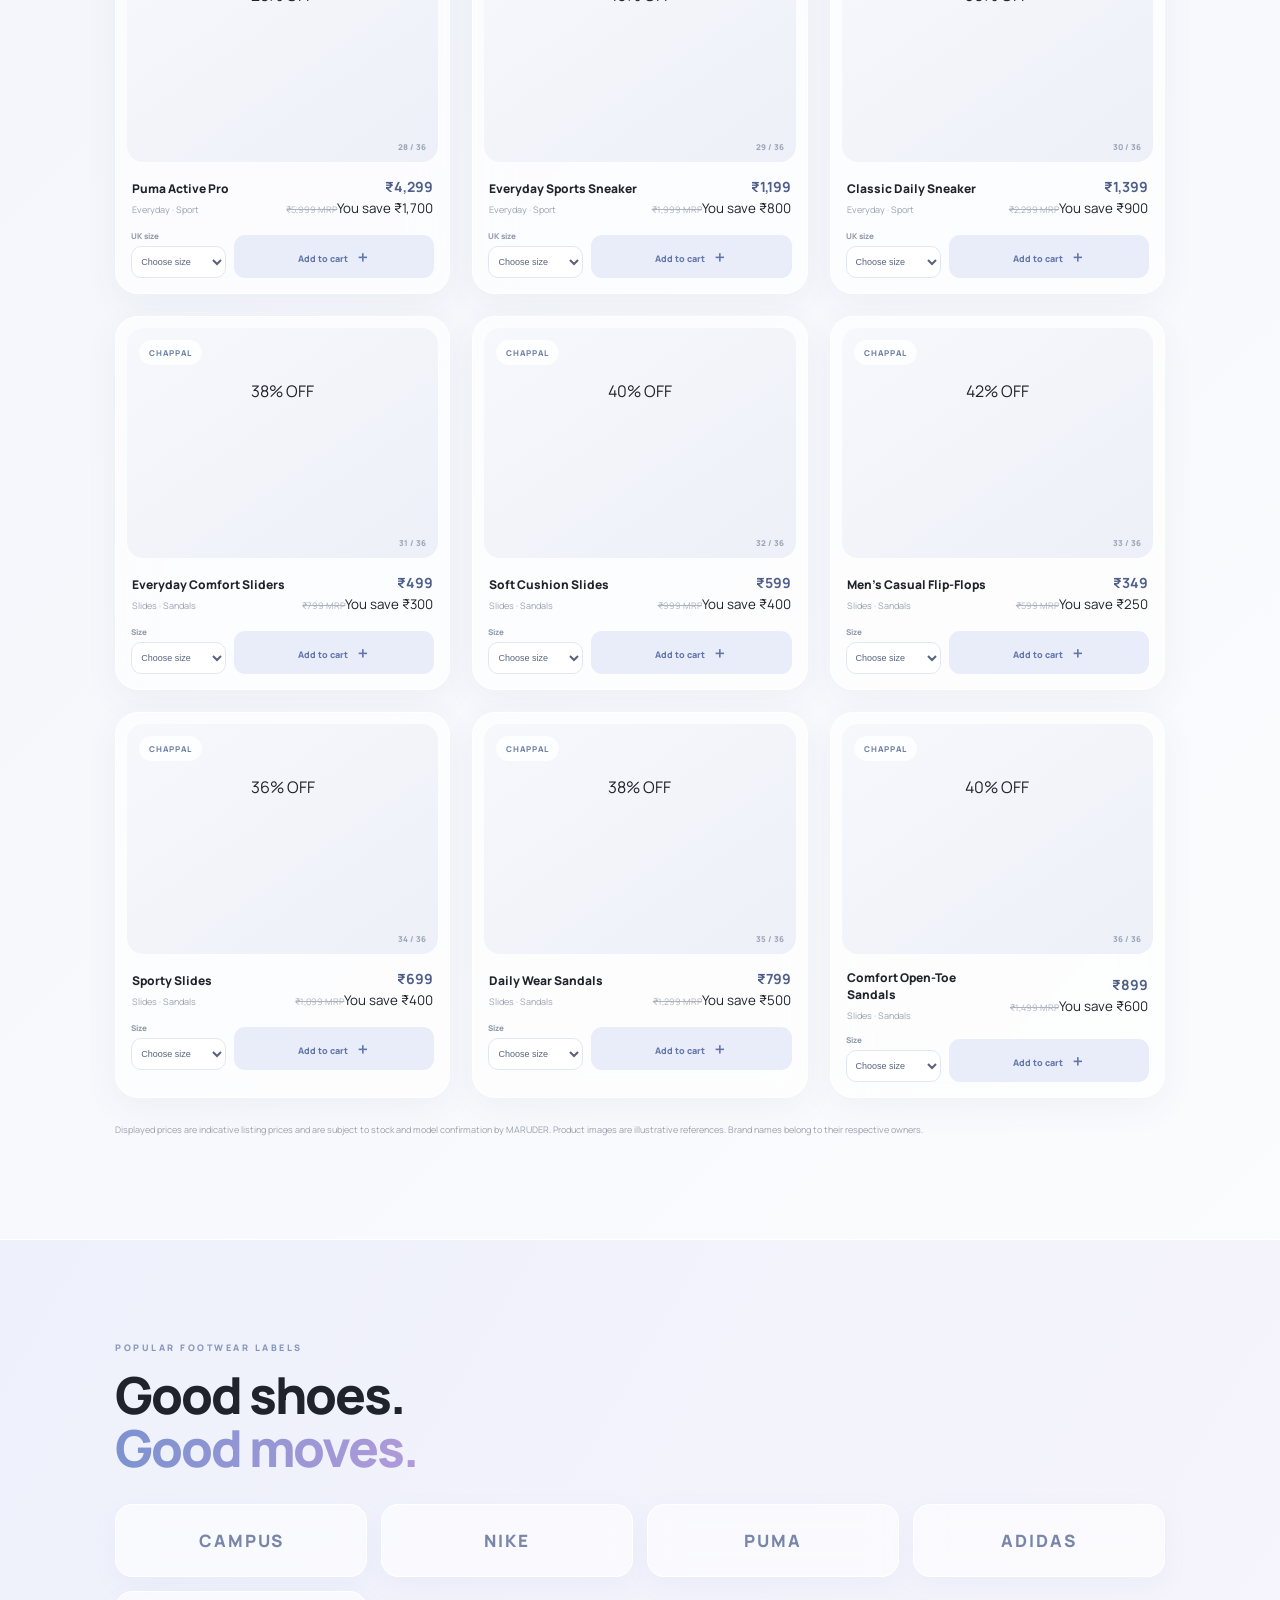
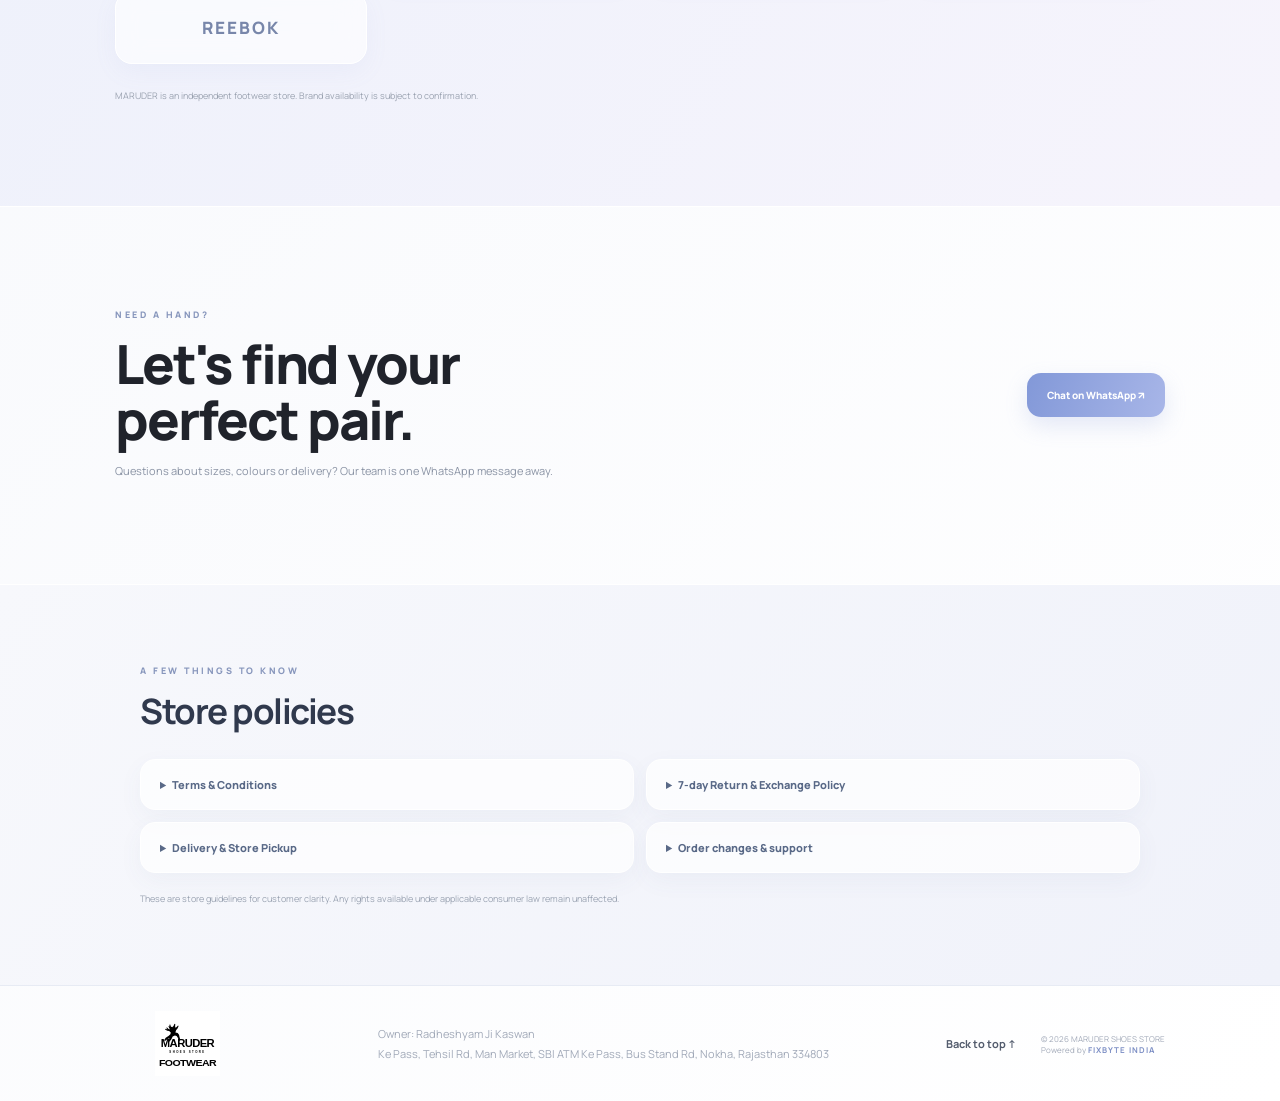
==== commit f0d76087: "Add MRP data and discount labels to original products" ====
--- a/index.html
+++ b/index.html
@@ -29,12 +29,12 @@
  <div class="section-heading reveal"><div><p class="eyebrow">THE MARUDER COLLECTION</p><h2>Find the pair<br>that feels <em>you.</em></h2></div><p>Explore popular styles and add your favourites to cart. Final stock, exact model and size will be confirmed by our team.</p></div>
  <div class="shop-toolbar reveal"><div class="filters"><button class="filter active" data-filter="all">All shoes</button><button class="filter" data-filter="campus">Campus</button><button class="filter" data-filter="nike">Nike</button><button class="filter" data-filter="puma">Puma</button><button class="filter" data-filter="adidas">Adidas</button><button class="filter" data-filter="reebok">Reebok</button><button class="filter" data-filter="chappal">Chappal</button></div><span class="result-count">30 shoes + chappals</span></div>
  <div class="product-grid">
-  <article class="product-card reveal" data-category="campus sports"><div class="product-image"><span class="product-tag">CAMPUS</span><img src="https://www.campusshoes.com/cdn/shop/files/OG-08_OG-08_WHT-L.GRY_2_1200x1200.jpg?v=1757479590" alt="Campus running shoe style" loading="lazy"><span class="image-index">01 / 06</span></div><div class="product-info"><div class="product-title"><h3>Campus Running Style</h3><p>Everyday · Sport</p></div><div class="price-block"><strong>₹1,399</strong><del>₹2,499</del></div></div><div class="product-buy"><label>UK size<select class="size-select" aria-label="Select UK shoe size"><option value="">Choose size</option><option>6</option><option>7</option><option>8</option><option>9</option><option>10</option><option>11</option></select></label><button class="add-btn" data-id="campus-running" data-name="Campus Running Style" data-price="1399">Add to cart <span>＋</span></button></div></article>
-  <article class="product-card reveal" data-category="campus"><div class="product-image"><span class="product-tag">CAMPUS</span><img src="https://www.campusshoes.com/cdn/shop/files/CAMP_CLINT_WHT_GRNG8_3_3ff3eec1-906a-4782-958d-c46740344191.jpg?v=1757479645" alt="Campus casual shoe style" loading="lazy"><span class="image-index">02 / 06</span></div><div class="product-info"><div class="product-title"><h3>Campus Casual Style</h3><p>Casual · Everyday</p></div><div class="price-block"><strong>₹1,499</strong><del>₹2,599</del></div></div><div class="product-buy"><label>UK size<select class="size-select" aria-label="Select UK shoe size"><option value="">Choose size</option><option>6</option><option>7</option><option>8</option><option>9</option><option>10</option><option>11</option></select></label><button class="add-btn" data-id="campus-casual" data-name="Campus Casual Style" data-price="1499">Add to cart <span>＋</span></button></div></article>
-  <article class="product-card reveal" data-category="nike sports"><div class="product-image"><span class="product-tag">NIKE</span><img src="https://sneak.fi/cdn/shop/files/sneak-nike-dunk-low-grey-fog-jalassa.webp?v=1742683756&width=1080" alt="Nike sneaker style" loading="lazy"><span class="image-index">03 / 06</span></div><div class="product-info"><div class="product-title"><h3>Nike Revolution Style</h3><p>Running · Active</p></div><div class="price-block"><strong>₹4,295</strong><del>₹4,995</del></div></div><div class="product-buy"><label>UK size<select class="size-select" aria-label="Select UK shoe size"><option value="">Choose size</option><option>6</option><option>7</option><option>8</option><option>9</option><option>10</option><option>11</option></select></label><button class="add-btn" data-id="nike-revolution" data-name="Nike Revolution Style" data-price="4295">Add to cart <span>＋</span></button></div></article>
-  <article class="product-card reveal" data-category="nike"><div class="product-image"><span class="product-tag">NIKE</span><img src="https://product-media.cdn.t1.com/product-channel/12476/2025/7/10/3ecc345768b094496d0c603ac8b8e0b8.jpeg" alt="Nike low top sneaker style" loading="lazy"><span class="image-index">04 / 06</span></div><div class="product-info"><div class="product-title"><h3>Nike Run Defy Style</h3><p>Everyday running</p></div><div class="price-block"><strong>₹3,995</strong><del>₹4,495</del></div></div><div class="product-buy"><label>UK size<select class="size-select" aria-label="Select UK shoe size"><option value="">Choose size</option><option>6</option><option>7</option><option>8</option><option>9</option><option>10</option><option>11</option></select></label><button class="add-btn" data-id="nike-run-defy" data-name="Nike Run Defy Style" data-price="3995">Add to cart <span>＋</span></button></div></article>
-  <article class="product-card reveal" data-category="puma sports"><div class="product-image"><span class="product-tag">PUMA</span><img src="https://www.manelsanchez.com/uploads/media/images/puma-shuffle-sd-varsity-green-1.jpg" alt="Puma sneaker style" loading="lazy"><span class="image-index">05 / 06</span></div><div class="product-info"><div class="product-title"><h3>Puma Skyrocket Style</h3><p>Sports · Active</p></div><div class="price-block"><strong>₹3,499</strong><del>₹4,999</del></div></div><div class="product-buy"><label>UK size<select class="size-select" aria-label="Select UK shoe size"><option value="">Choose size</option><option>6</option><option>7</option><option>8</option><option>9</option><option>10</option><option>11</option></select></label><button class="add-btn" data-id="puma-skyrocket" data-name="Puma Skyrocket Style" data-price="3499">Add to cart <span>＋</span></button></div></article>
-  <article class="product-card reveal" data-category="puma"><div class="product-image"><span class="product-tag">PUMA</span><img src="https://static.ftshp.digital/img/p/1/8/6/3/6/2/5/1863625.jpg" alt="Puma classic sneaker style" loading="lazy"><span class="image-index">06 / 06</span></div><div class="product-info"><div class="product-title"><h3>Puma Club Style</h3><p>Street · Lifestyle</p></div><div class="price-block"><strong>₹3,119</strong><del>₹5,999</del></div></div><div class="product-buy"><label>UK size<select class="size-select" aria-label="Select UK shoe size"><option value="">Choose size</option><option>6</option><option>7</option><option>8</option><option>9</option><option>10</option><option>11</option></select></label><button class="add-btn" data-id="puma-club" data-name="Puma Club Style" data-price="3119">Add to cart <span>＋</span></button></div></article>
+  <article class="product-card reveal" data-category="campus sports"><div class="product-image"><span class="discount-tag">44% OFF</span><span class="product-tag">CAMPUS</span><img src="https://www.campusshoes.com/cdn/shop/files/OG-08_OG-08_WHT-L.GRY_2_1200x1200.jpg?v=1757479590" alt="Campus running shoe style" loading="lazy"><span class="image-index">01 / 06</span></div><div class="product-info"><div class="product-title"><h3>Campus Running Style</h3><p>Everyday · Sport</p></div><div class="price-block"><strong>₹1,399</strong><del>₹2,499</del></div></div><div class="product-buy"><label>UK size<select class="size-select" aria-label="Select UK shoe size"><option value="">Choose size</option><option>6</option><option>7</option><option>8</option><option>9</option><option>10</option><option>11</option></select></label><button class="add-btn" data-id="campus-running" data-name="Campus Running Style" data-price="1399" data-mrp="2499" data-image="https://www.campusshoes.com/cdn/shop/files/OG-08_OG-08_WHT-L.GRY_2_1200x1200.jpg?v=1757479590">Add to cart <span>＋</span></button></div></article>
+  <article class="product-card reveal" data-category="campus"><div class="product-image"><span class="discount-tag">42% OFF</span><span class="product-tag">CAMPUS</span><img src="https://www.campusshoes.com/cdn/shop/files/CAMP_CLINT_WHT_GRNG8_3_3ff3eec1-906a-4782-958d-c46740344191.jpg?v=1757479645" alt="Campus casual shoe style" loading="lazy"><span class="image-index">02 / 06</span></div><div class="product-info"><div class="product-title"><h3>Campus Casual Style</h3><p>Casual · Everyday</p></div><div class="price-block"><strong>₹1,499</strong><del>₹2,599</del></div></div><div class="product-buy"><label>UK size<select class="size-select" aria-label="Select UK shoe size"><option value="">Choose size</option><option>6</option><option>7</option><option>8</option><option>9</option><option>10</option><option>11</option></select></label><button class="add-btn" data-id="campus-casual" data-name="Campus Casual Style" data-price="1499" data-mrp="2599" data-image="https://www.campusshoes.com/cdn/shop/files/CAMP_CLINT_WHT_GRNG8_3_3ff3eec1-906a-4782-958d-c46740344191.jpg?v=1757479645">Add to cart <span>＋</span></button></div></article>
+  <article class="product-card reveal" data-category="nike sports"><div class="product-image"><span class="discount-tag">14% OFF</span><span class="product-tag">NIKE</span><img src="https://sneak.fi/cdn/shop/files/sneak-nike-dunk-low-grey-fog-jalassa.webp?v=1742683756&width=1080" alt="Nike sneaker style" loading="lazy"><span class="image-index">03 / 06</span></div><div class="product-info"><div class="product-title"><h3>Nike Revolution Style</h3><p>Running · Active</p></div><div class="price-block"><strong>₹4,295</strong><del>₹4,995</del></div></div><div class="product-buy"><label>UK size<select class="size-select" aria-label="Select UK shoe size"><option value="">Choose size</option><option>6</option><option>7</option><option>8</option><option>9</option><option>10</option><option>11</option></select></label><button class="add-btn" data-id="nike-revolution" data-name="Nike Revolution Style" data-price="4295" data-mrp="4995" data-image="https://sneak.fi/cdn/shop/files/sneak-nike-dunk-low-grey-fog-jalassa.webp?v=1742683756&width=1080">Add to cart <span>＋</span></button></div></article>
+  <article class="product-card reveal" data-category="nike"><div class="product-image"><span class="discount-tag">11% OFF</span><span class="product-tag">NIKE</span><img src="https://product-media.cdn.t1.com/product-channel/12476/2025/7/10/3ecc345768b094496d0c603ac8b8e0b8.jpeg" alt="Nike low top sneaker style" loading="lazy"><span class="image-index">04 / 06</span></div><div class="product-info"><div class="product-title"><h3>Nike Run Defy Style</h3><p>Everyday running</p></div><div class="price-block"><strong>₹3,995</strong><del>₹4,495</del></div></div><div class="product-buy"><label>UK size<select class="size-select" aria-label="Select UK shoe size"><option value="">Choose size</option><option>6</option><option>7</option><option>8</option><option>9</option><option>10</option><option>11</option></select></label><button class="add-btn" data-id="nike-run-defy" data-name="Nike Run Defy Style" data-price="3995" data-mrp="4495" data-image="https://product-media.cdn.t1.com/product-channel/12476/2025/7/10/3ecc345768b094496d0c603ac8b8e0b8.jpeg">Add to cart <span>＋</span></button></div></article>
+  <article class="product-card reveal" data-category="puma sports"><div class="product-image"><span class="discount-tag">30% OFF</span><span class="product-tag">PUMA</span><img src="https://www.manelsanchez.com/uploads/media/images/puma-shuffle-sd-varsity-green-1.jpg" alt="Puma sneaker style" loading="lazy"><span class="image-index">05 / 06</span></div><div class="product-info"><div class="product-title"><h3>Puma Skyrocket Style</h3><p>Sports · Active</p></div><div class="price-block"><strong>₹3,499</strong><del>₹4,999</del></div></div><div class="product-buy"><label>UK size<select class="size-select" aria-label="Select UK shoe size"><option value="">Choose size</option><option>6</option><option>7</option><option>8</option><option>9</option><option>10</option><option>11</option></select></label><button class="add-btn" data-id="puma-skyrocket" data-name="Puma Skyrocket Style" data-price="3499" data-mrp="4999" data-image="https://www.manelsanchez.com/uploads/media/images/puma-shuffle-sd-varsity-green-1.jpg">Add to cart <span>＋</span></button></div></article>
+  <article class="product-card reveal" data-category="puma"><div class="product-image"><span class="discount-tag">48% OFF</span><span class="product-tag">PUMA</span><img src="https://static.ftshp.digital/img/p/1/8/6/3/6/2/5/1863625.jpg" alt="Puma classic sneaker style" loading="lazy"><span class="image-index">06 / 06</span></div><div class="product-info"><div class="product-title"><h3>Puma Club Style</h3><p>Street · Lifestyle</p></div><div class="price-block"><strong>₹3,119</strong><del>₹5,999</del></div></div><div class="product-buy"><label>UK size<select class="size-select" aria-label="Select UK shoe size"><option value="">Choose size</option><option>6</option><option>7</option><option>8</option><option>9</option><option>10</option><option>11</option></select></label><button class="add-btn" data-id="puma-club" data-name="Puma Club Style" data-price="3119" data-mrp="5999" data-image="https://static.ftshp.digital/img/p/1/8/6/3/6/2/5/1863625.jpg">Add to cart <span>＋</span></button></div></article>
  </div>
  <p class="catalog-note">Displayed prices are indicative listing prices and are subject to stock and model confirmation by MARUDER. Product images are illustrative references. Brand names belong to their respective owners.</p>
 </section>
--- a/style.css
+++ b/style.css
@@ -18,3 +18,25 @@
 .footer>p{max-width:48%;line-height:1.8}
 .footer>div span strong{color:#7d8fc5;letter-spacing:1px}
 @media(max-width:620px){.delivery-form{padding:15px 12px}.delivery-form .form-two{grid-template-columns:1fr}.footer>p{display:block;max-width:100%;width:100%;order:3}.footer>div{order:4}}
+
+
+/* Delivery / pickup selector and store policies */
+.order-mode{display:grid;grid-template-columns:1fr 1fr;gap:10px;padding:15px 0 12px;border-bottom:1px solid var(--line)}
+.order-mode-btn{display:grid;grid-template-columns:32px 1fr;grid-template-rows:auto auto;align-items:center;text-align:left;gap:2px 8px;padding:12px;border:1px solid #e2e7f1;border-radius:14px;background:rgba(255,255,255,.65);color:#78839a;cursor:pointer;transition:.22s}
+.order-mode-btn>span{grid-row:1/3;font-size:21px}
+.order-mode-btn strong{font-size:11px;color:#4f5b76}
+.order-mode-btn small{font-size:8px;color:#9aa3b2}
+.order-mode-btn.active{border-color:#8298d8;background:#eef1fc;box-shadow:0 6px 18px #8298d81c}
+.order-mode-btn.active strong{color:#5d72aa}
+.terms-check{display:flex!important;align-items:flex-start;gap:9px;margin:13px 0!important;color:#79849a!important;font-size:9px!important;line-height:1.6}
+.terms-check input{width:15px!important;height:15px;margin:1px 0 0!important;flex:0 0 auto;accent-color:#8298d8}
+.terms-check a{color:#6379b4;font-weight:800}
+.store-policies{padding:70px 9%;background:linear-gradient(125deg,#f7f8fc,#f0f2fa);border-top:1px solid #fff}
+.policy-inner{max-width:1000px;margin:auto}
+.policy-inner h2{font-size:35px;letter-spacing:-1.5px;margin:10px 0 24px;color:#30394d}
+.policy-grid{display:grid;grid-template-columns:1fr 1fr;gap:12px}
+.policy-grid details{padding:17px 19px;border:1px solid #fff;border-radius:15px;background:rgba(255,255,255,.72);box-shadow:0 8px 24px rgba(75,92,137,.05)}
+.policy-grid summary{font-size:11px;font-weight:800;color:#596987;cursor:pointer}
+.policy-grid details p{font-size:10px;line-height:1.85;color:#818b9e;margin:13px 0 0}
+.policy-note{font-size:9px;line-height:1.7;color:#9aa3b2;margin-top:18px}
+@media(max-width:620px){.order-mode{gap:7px}.order-mode-btn{padding:10px 8px;grid-template-columns:25px 1fr}.order-mode-btn>span{font-size:18px}.order-mode-btn strong{font-size:10px}.policy-grid{grid-template-columns:1fr}.store-policies{padding:55px 7%}.policy-inner h2{font-size:30px}}
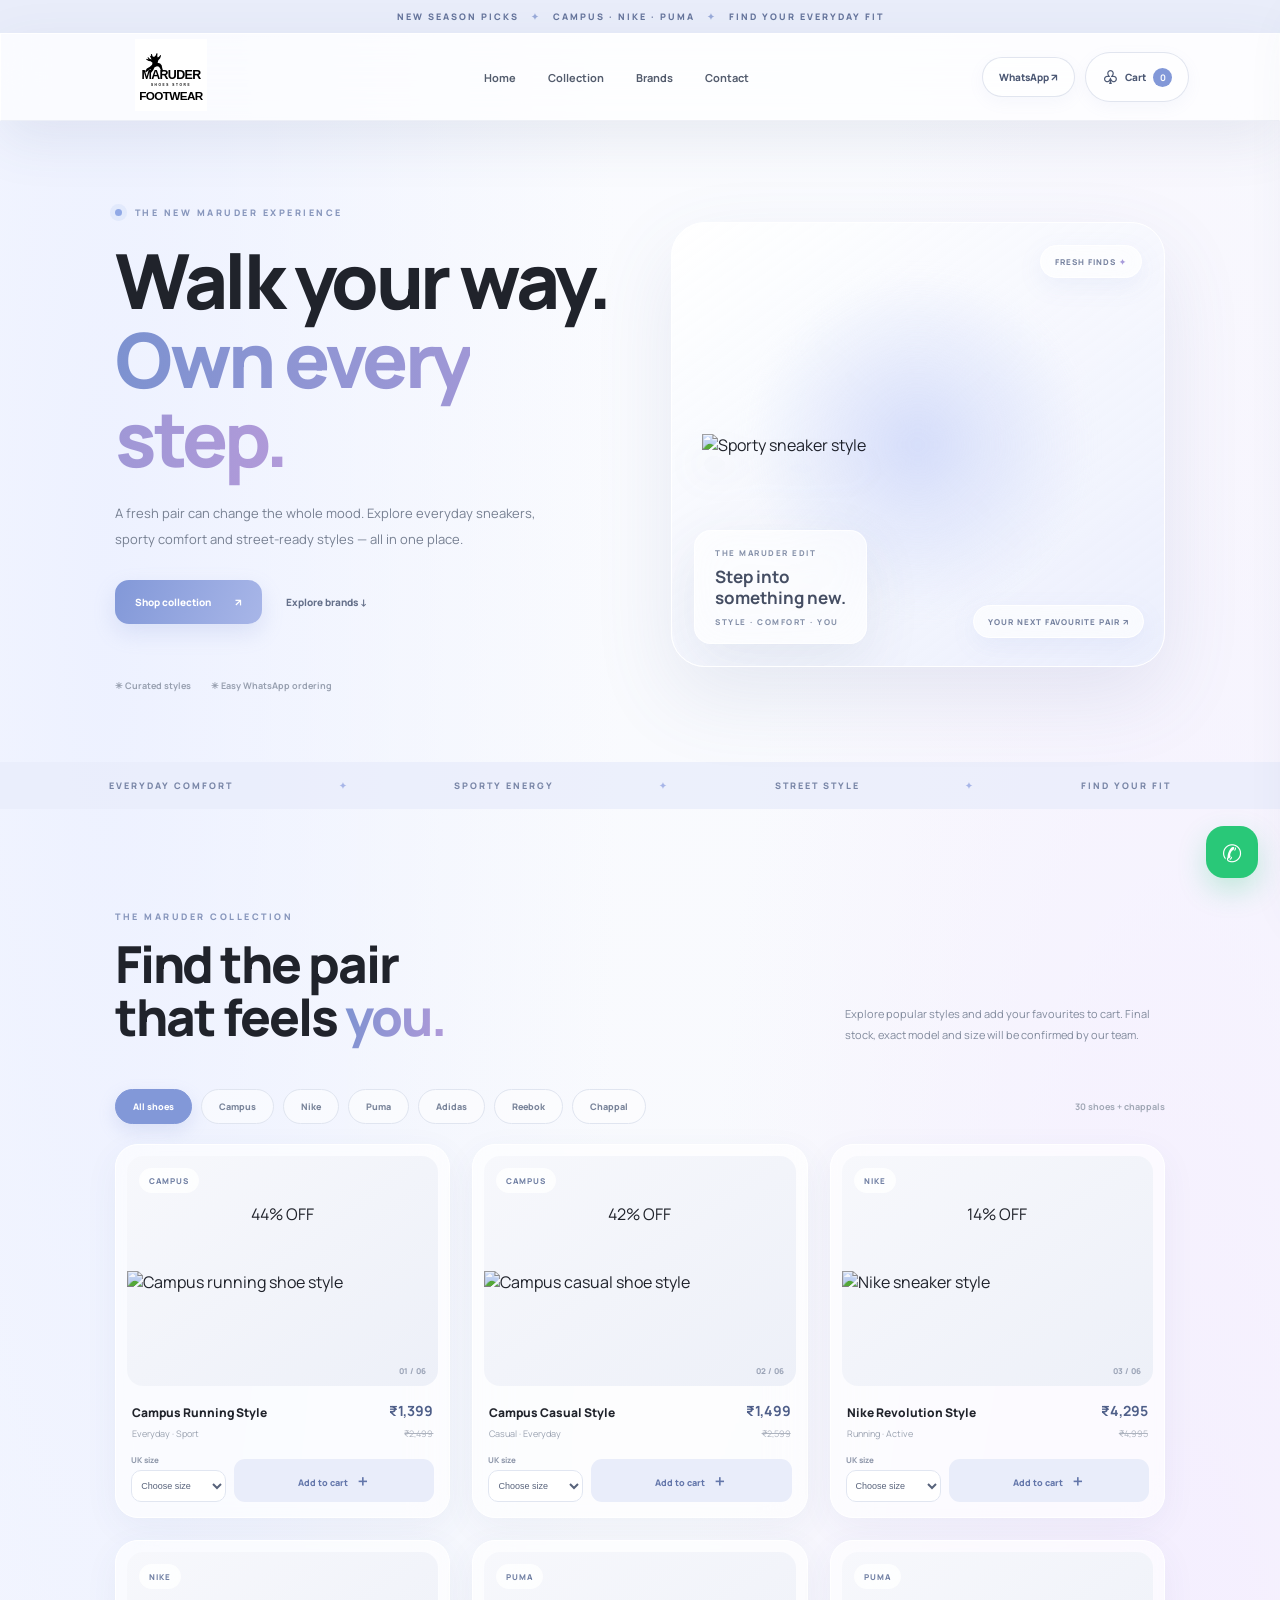
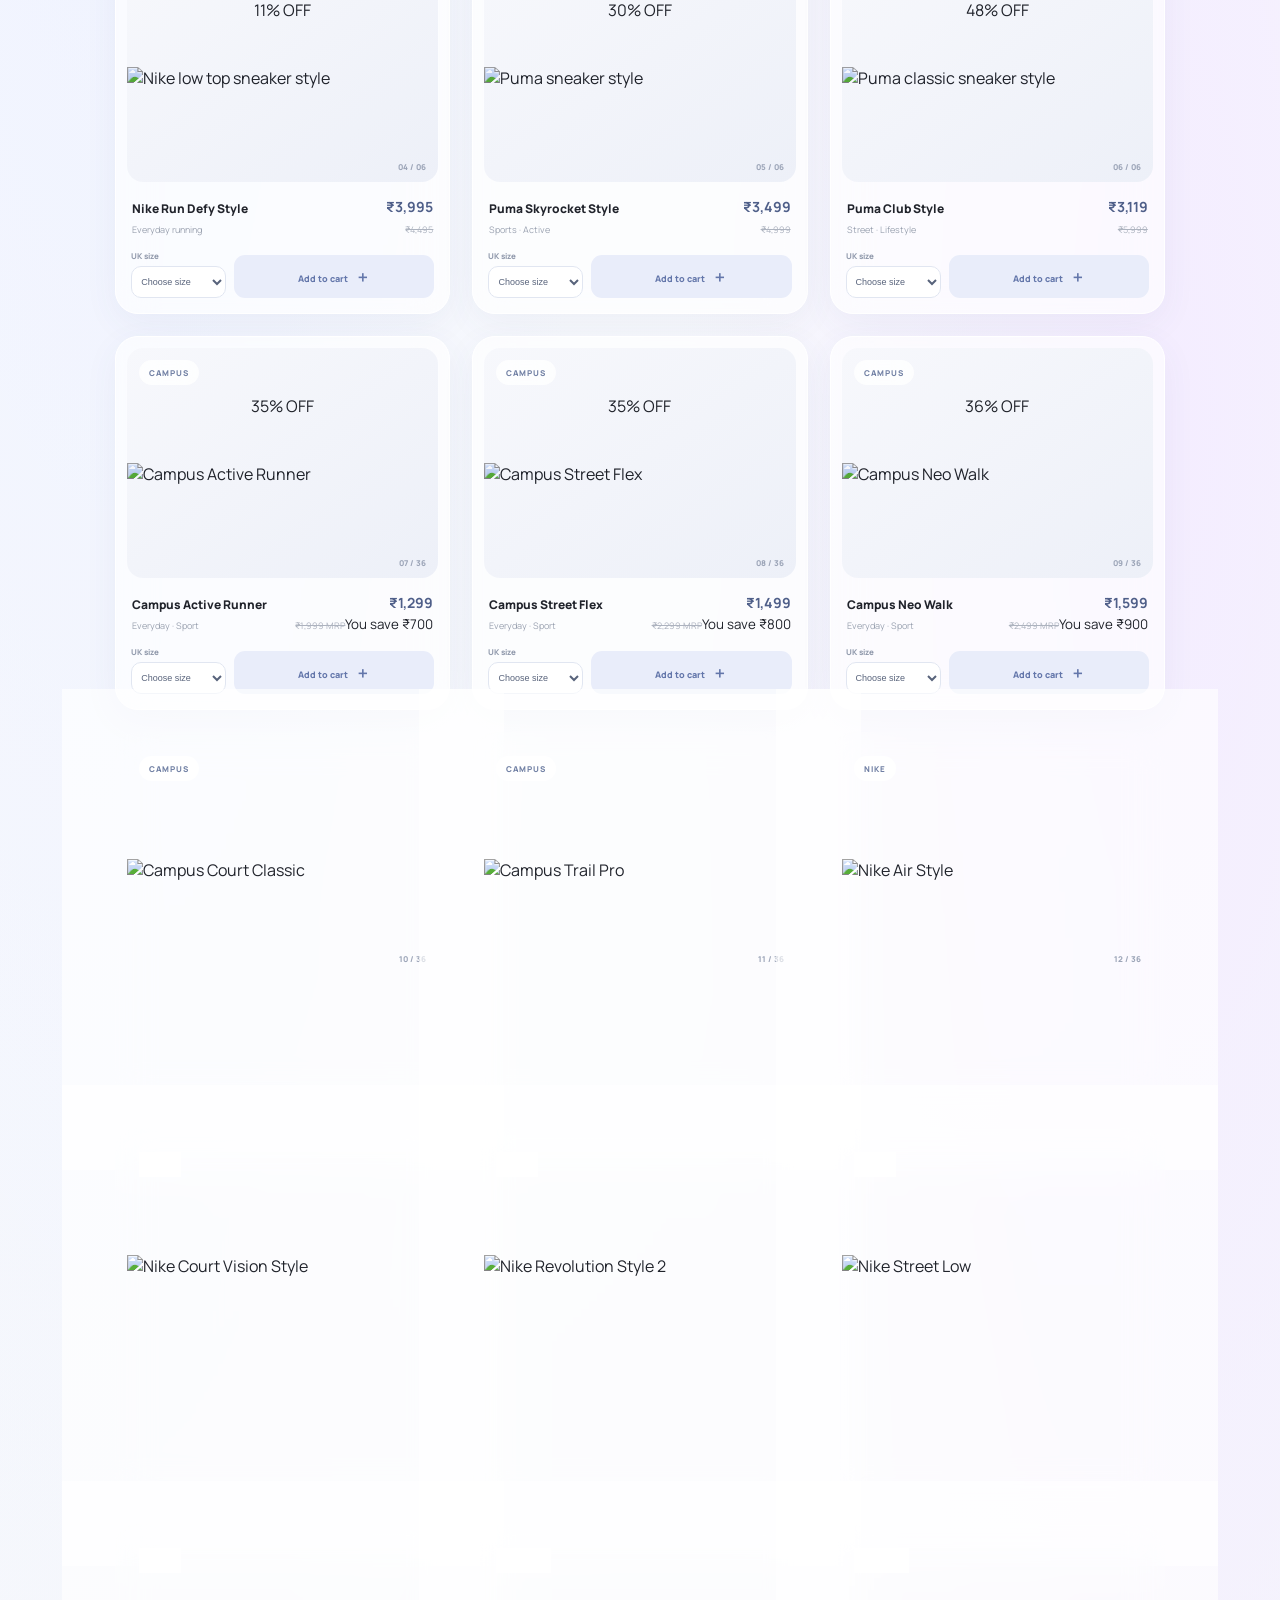
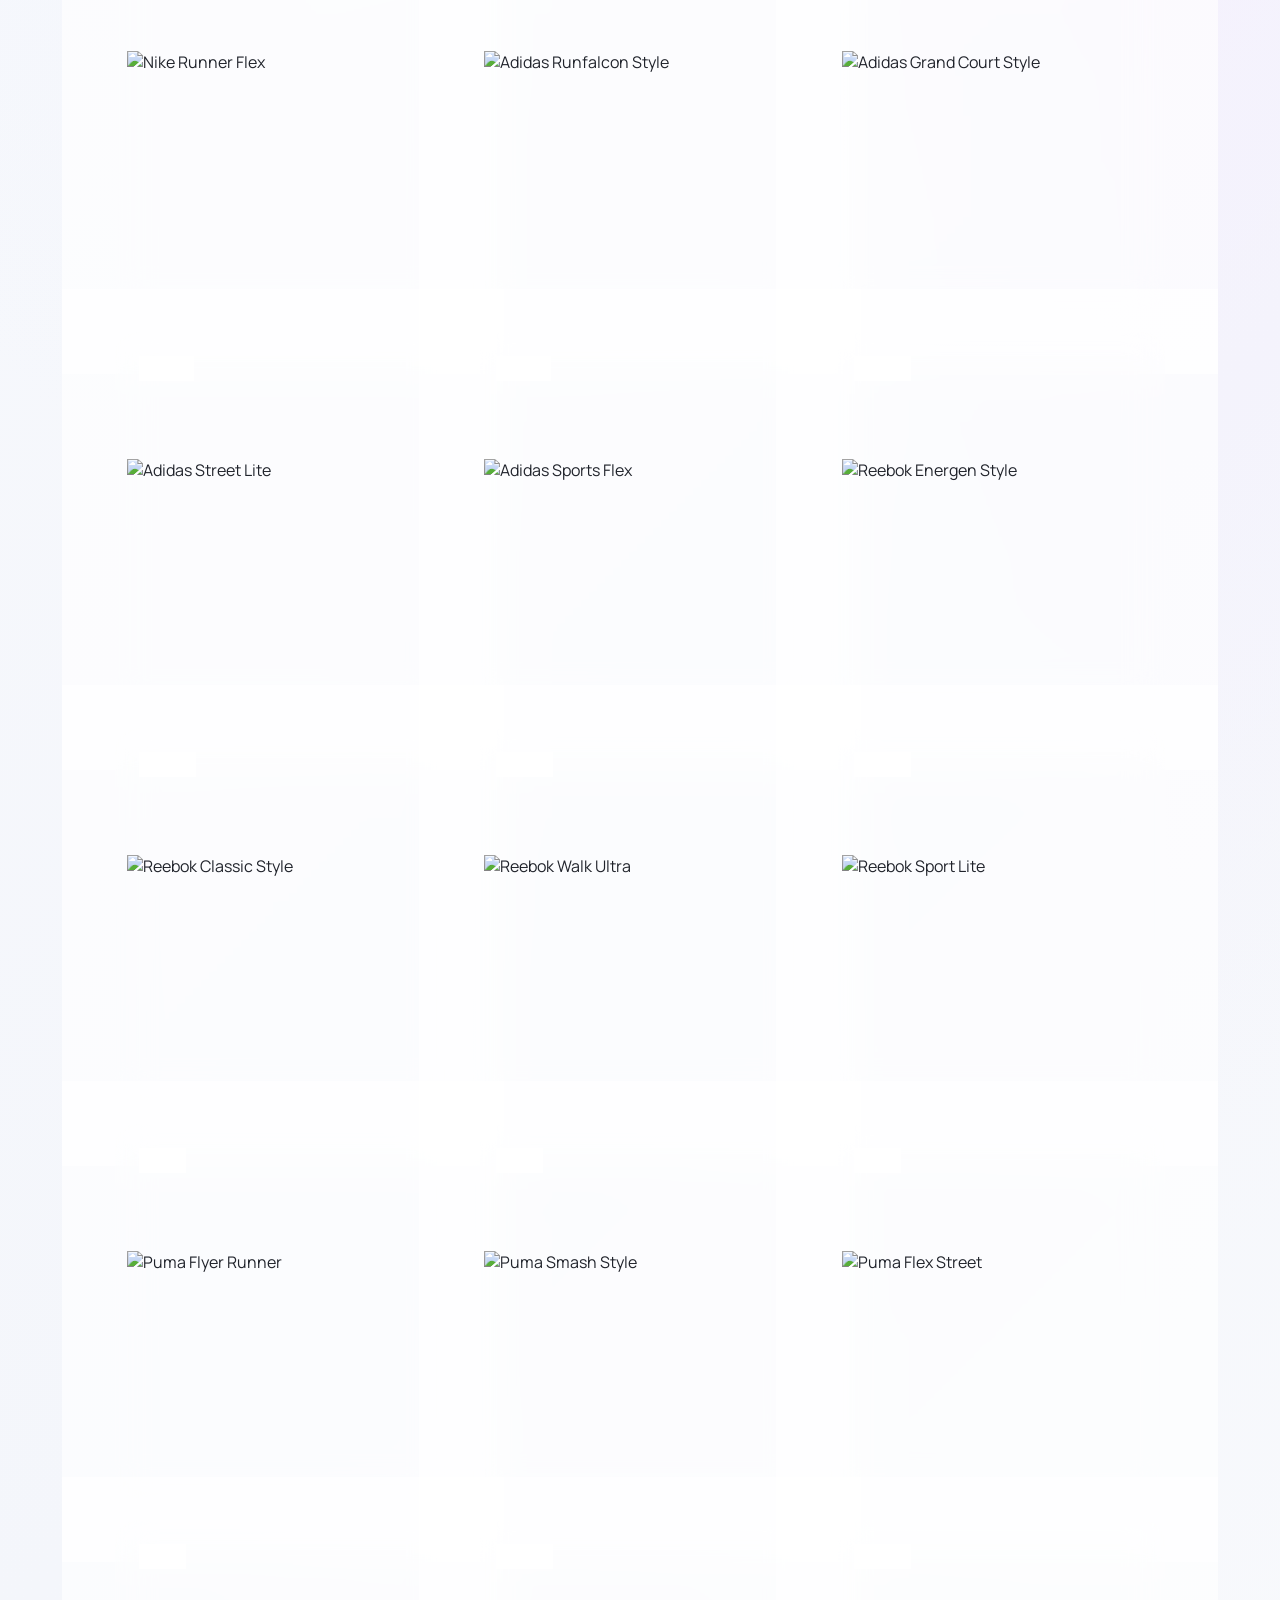
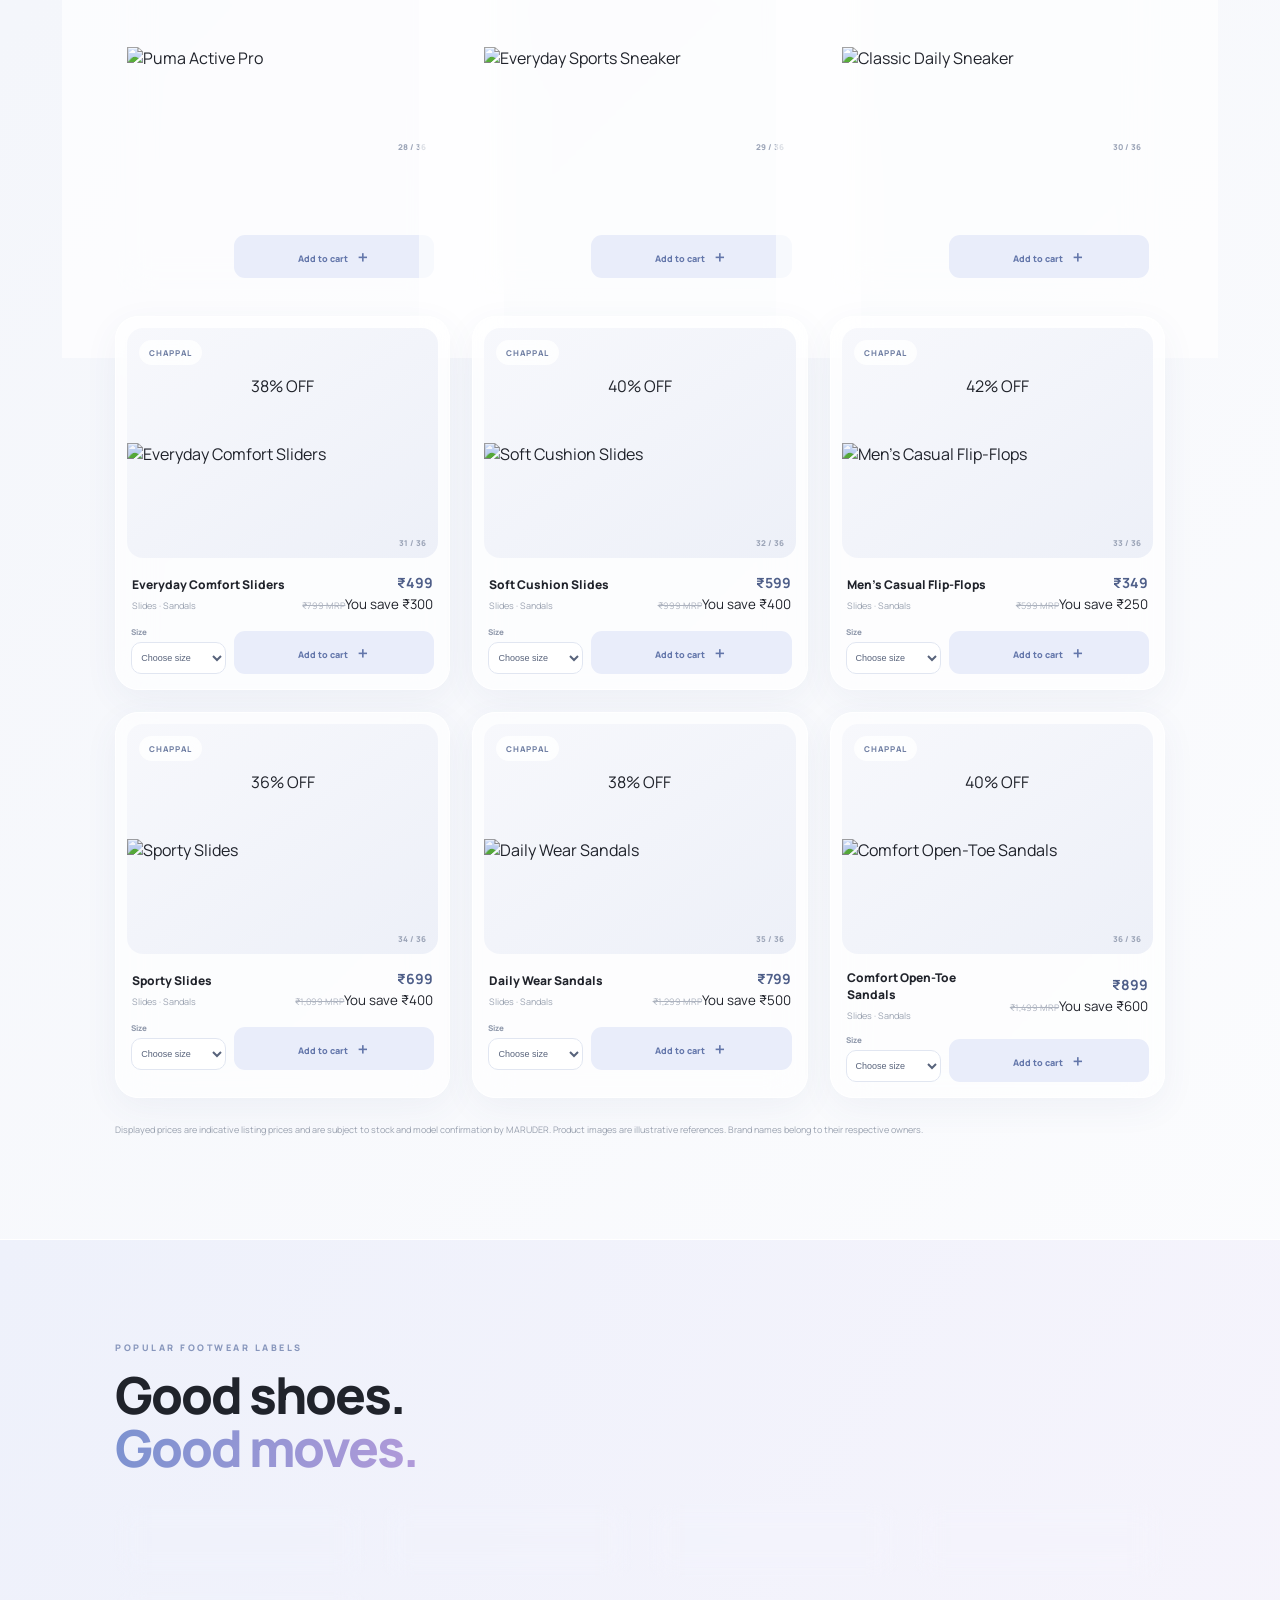
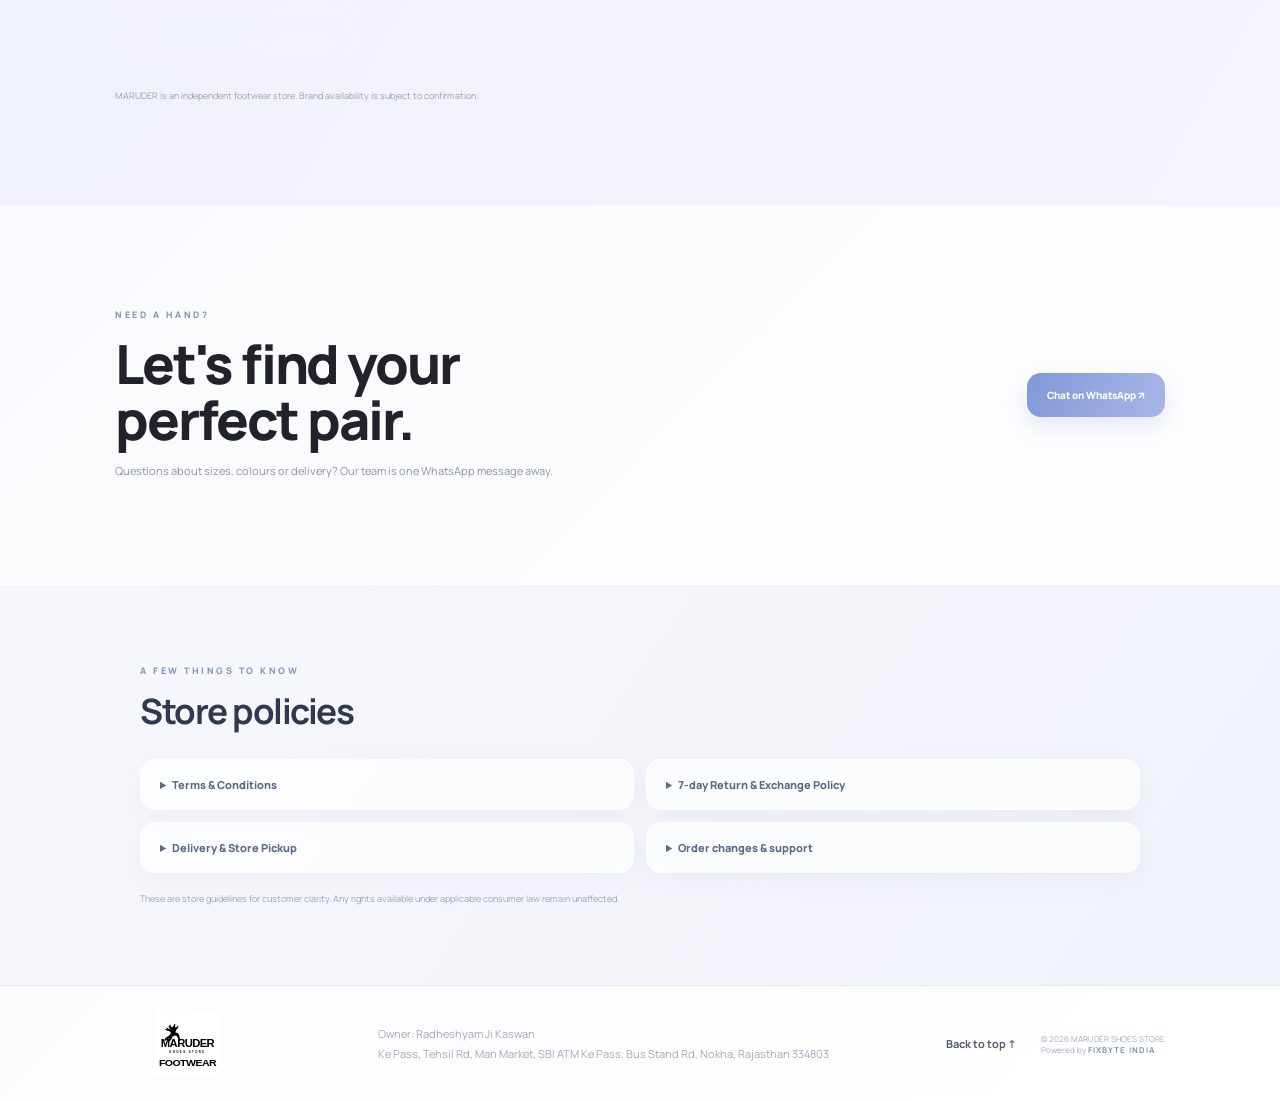
==== commit 0b4e4d9e: "Show cart savings below subtotal" ====
--- a/index.html
+++ b/index.html
@@ -43,6 +43,6 @@
 </main>
 <section class="store-policies" id="storePolicies"><div class="policy-inner"><p class="eyebrow">A FEW THINGS TO KNOW</p><h2>Store policies</h2><div class="policy-grid"><details><summary>Terms &amp; Conditions</summary><p>Orders are requests until MARUDER confirms product availability, size, final price and delivery or pickup timing on WhatsApp. Product photos are illustrative; colours may vary slightly by screen. Prices and stock can change before confirmation. Please check the size and product details before confirming. Payment method, delivery charges and estimated dispatch or pickup time will be shared by the store. Customer contact and address details are used only to process and coordinate the order.</p></details><details><summary>7-day Return &amp; Exchange Policy</summary><p>Contact us on WhatsApp within 7 days of receiving the order to request a return or exchange. Footwear must be unused, unworn outdoors, undamaged and returned with the original box, tags and invoice. Items showing wear, damage after use or missing packaging may not qualify. For a wrong or defective item, please share photos and contact us within 48 hours of delivery. After inspection and approval, eligible refunds are processed to the original agreed payment method within 5–7 business days. For a change of mind or size issue, return shipping may be borne by the customer; for a confirmed wrong or defective item, MARUDER will coordinate the return. Exchanges depend on stock availability. Custom or specially ordered items are not returnable unless defective or incorrect.</p></details><details><summary>Delivery &amp; Store Pickup</summary><p>Delivery requests are accepted for Nokha, Bikaner, Nagaur, Dungargarh and Bajju, subject to PIN-code and route confirmation by the store. The website city check is an initial service-area check, not a live courier guarantee. Store pickup is from MARUDER Shoes Store, Ke Pass, Tehsil Rd, Man Market, SBI ATM Ke Pass, Bus Stand Rd, Nokha, Rajasthan 334803. Please wait for WhatsApp confirmation before visiting.</p></details><details><summary>Order changes &amp; support</summary><p>Please request changes or cancellation as early as possible. Once an order has been packed or dispatched, cancellation may not be possible. For help, contact the store on WhatsApp at 6376004627.</p></details></div><p class="policy-note">These are store guidelines for customer clarity. Any rights available under applicable consumer law remain unaffected.</p></div></section><footer class="footer"><img src="assets/maruder-logo.svg" alt="MARUDER Shoes Store"><p>Owner: Radheshyam Ji Kaswan<br>Ke Pass, Tehsil Rd, Man Market, SBI ATM Ke Pass, Bus Stand Rd, Nokha, Rajasthan 334803</p><div><a href="#home">Back to top ↑</a><span>© <span id="year"></span> MARUDER SHOES STORE<br>Powered by <strong>FIXBYTE INDIA</strong></span></div></footer>
 <a class="floating-whatsapp" href="#" data-whatsapp-general aria-label="Chat on WhatsApp">✆</a>
-<div class="cart-backdrop" id="cartBackdrop"></div><aside class="cart-drawer glass" id="cartDrawer" aria-hidden="true"><div class="cart-head"><div><p class="eyebrow">YOUR PICKS</p><h2>Your cart <span id="drawerCount">(0)</span></h2></div><button id="closeCart" class="close-cart" aria-label="Close cart">×</button></div><div class="order-mode" role="group" aria-label="Choose order method"><button type="button" class="order-mode-btn active" data-order-mode="delivery" aria-pressed="true"><span>🚚</span><strong>Delivery</strong><small>At your address</small></button><button type="button" class="order-mode-btn" data-order-mode="pickup" aria-pressed="false"><span>🏬</span><strong>Store Pickup</strong><small>Collect from Nokha</small></button></div><div class="cart-items" id="cartItems"><div class="empty-cart"><span>🛍</span><h3>Your cart is waiting</h3><p>Add a pair you love and it will appear here.</p><button class="continue-btn" id="continueShopping">Explore shoes</button></div></div><form class="delivery-form" id="deliveryForm" hidden><h3 id="formHeading">Delivery details</h3><p class="form-intro" id="formIntro">Order place karne ke liye apni details bharein.</p><label>Full name<input name="customerName" autocomplete="name" required maxlength="80" placeholder="Aapka naam"></label><label>Mobile number<input name="phone" inputmode="numeric" autocomplete="tel" pattern="[6-9][0-9]{9}" maxlength="10" required placeholder="10-digit mobile number"></label><label>Full address<textarea name="address" autocomplete="street-address" required maxlength="240" placeholder="House no., street, landmark"></textarea></label><div class="form-two"><label>City<select name="city" id="deliveryCity" required><option value="">Select city</option><option>Nokha</option><option>Bikaner</option><option>Nagaur</option><option>Dungargarh</option><option>Bajju</option><option>Other</option></select></label><label>PIN Code<input name="pincode" inputmode="numeric" pattern="[0-9]{6}" maxlength="6" required placeholder="6-digit PIN"></label></div><div class="delivery-status" id="deliveryStatus" role="status">City select karte hi delivery status dikhega.</div><label class="terms-check"><input type="checkbox" name="acceptTerms" id="acceptTerms" required><span>मैं <a href="#storePolicies" target="_blank">Terms &amp; Conditions और Return Policy</a> से सहमत हूँ।</span></label><button class="checkout-btn" id="placeOrder" type="submit" disabled>Send order on WhatsApp ↗</button><small>Availability listed service cities ke basis par instant check hoti hai. PIN code format check hota hai; courier PIN-level confirmation WhatsApp par hogi.</small></form><div class="cart-footer"><div class="subtotal"><span>Subtotal</span><strong id="cartSubtotal">₹0</strong></div><p>Delivery charges, stock and final price will be confirmed on WhatsApp.</p><button id="checkoutWhatsApp" type="button" hidden disabled>Continue on WhatsApp ↗</button></div></aside>
+<div class="cart-backdrop" id="cartBackdrop"></div><aside class="cart-drawer glass" id="cartDrawer" aria-hidden="true"><div class="cart-head"><div><p class="eyebrow">YOUR PICKS</p><h2>Your cart <span id="drawerCount">(0)</span></h2></div><button id="closeCart" class="close-cart" aria-label="Close cart">×</button></div><div class="order-mode" role="group" aria-label="Choose order method"><button type="button" class="order-mode-btn active" data-order-mode="delivery" aria-pressed="true"><span>🚚</span><strong>Delivery</strong><small>At your address</small></button><button type="button" class="order-mode-btn" data-order-mode="pickup" aria-pressed="false"><span>🏬</span><strong>Store Pickup</strong><small>Collect from Nokha</small></button></div><div class="cart-items" id="cartItems"><div class="empty-cart"><span>🛍</span><h3>Your cart is waiting</h3><p>Add a pair you love and it will appear here.</p><button class="continue-btn" id="continueShopping">Explore shoes</button></div></div><form class="delivery-form" id="deliveryForm" hidden><h3 id="formHeading">Delivery details</h3><p class="form-intro" id="formIntro">Order place karne ke liye apni details bharein.</p><label>Full name<input name="customerName" autocomplete="name" required maxlength="80" placeholder="Aapka naam"></label><label>Mobile number<input name="phone" inputmode="numeric" autocomplete="tel" pattern="[6-9][0-9]{9}" maxlength="10" required placeholder="10-digit mobile number"></label><label>Full address<textarea name="address" autocomplete="street-address" required maxlength="240" placeholder="House no., street, landmark"></textarea></label><div class="form-two"><label>City<select name="city" id="deliveryCity" required><option value="">Select city</option><option>Nokha</option><option>Bikaner</option><option>Nagaur</option><option>Dungargarh</option><option>Bajju</option><option>Other</option></select></label><label>PIN Code<input name="pincode" inputmode="numeric" pattern="[0-9]{6}" maxlength="6" required placeholder="6-digit PIN"></label></div><div class="delivery-status" id="deliveryStatus" role="status">City select karte hi delivery status dikhega.</div><label class="terms-check"><input type="checkbox" name="acceptTerms" id="acceptTerms" required><span>मैं <a href="#storePolicies" target="_blank">Terms &amp; Conditions और Return Policy</a> से सहमत हूँ।</span></label><button class="checkout-btn" id="placeOrder" type="submit" disabled>Send order on WhatsApp ↗</button><small>Availability listed service cities ke basis par instant check hoti hai. PIN code format check hota hai; courier PIN-level confirmation WhatsApp par hogi.</small></form><div class="cart-footer"><div class="subtotal"><span>Subtotal</span><strong id="cartSubtotal">₹0</strong><small id="cartSavings" class="cart-savings"></small></div><p>Delivery charges, stock and final price will be confirmed on WhatsApp.</p><button id="checkoutWhatsApp" type="button" hidden disabled>Continue on WhatsApp ↗</button></div></aside>
 <div class="toast" id="toast" role="status" aria-live="polite"></div>
 <script src="script.js"></script></body></html>
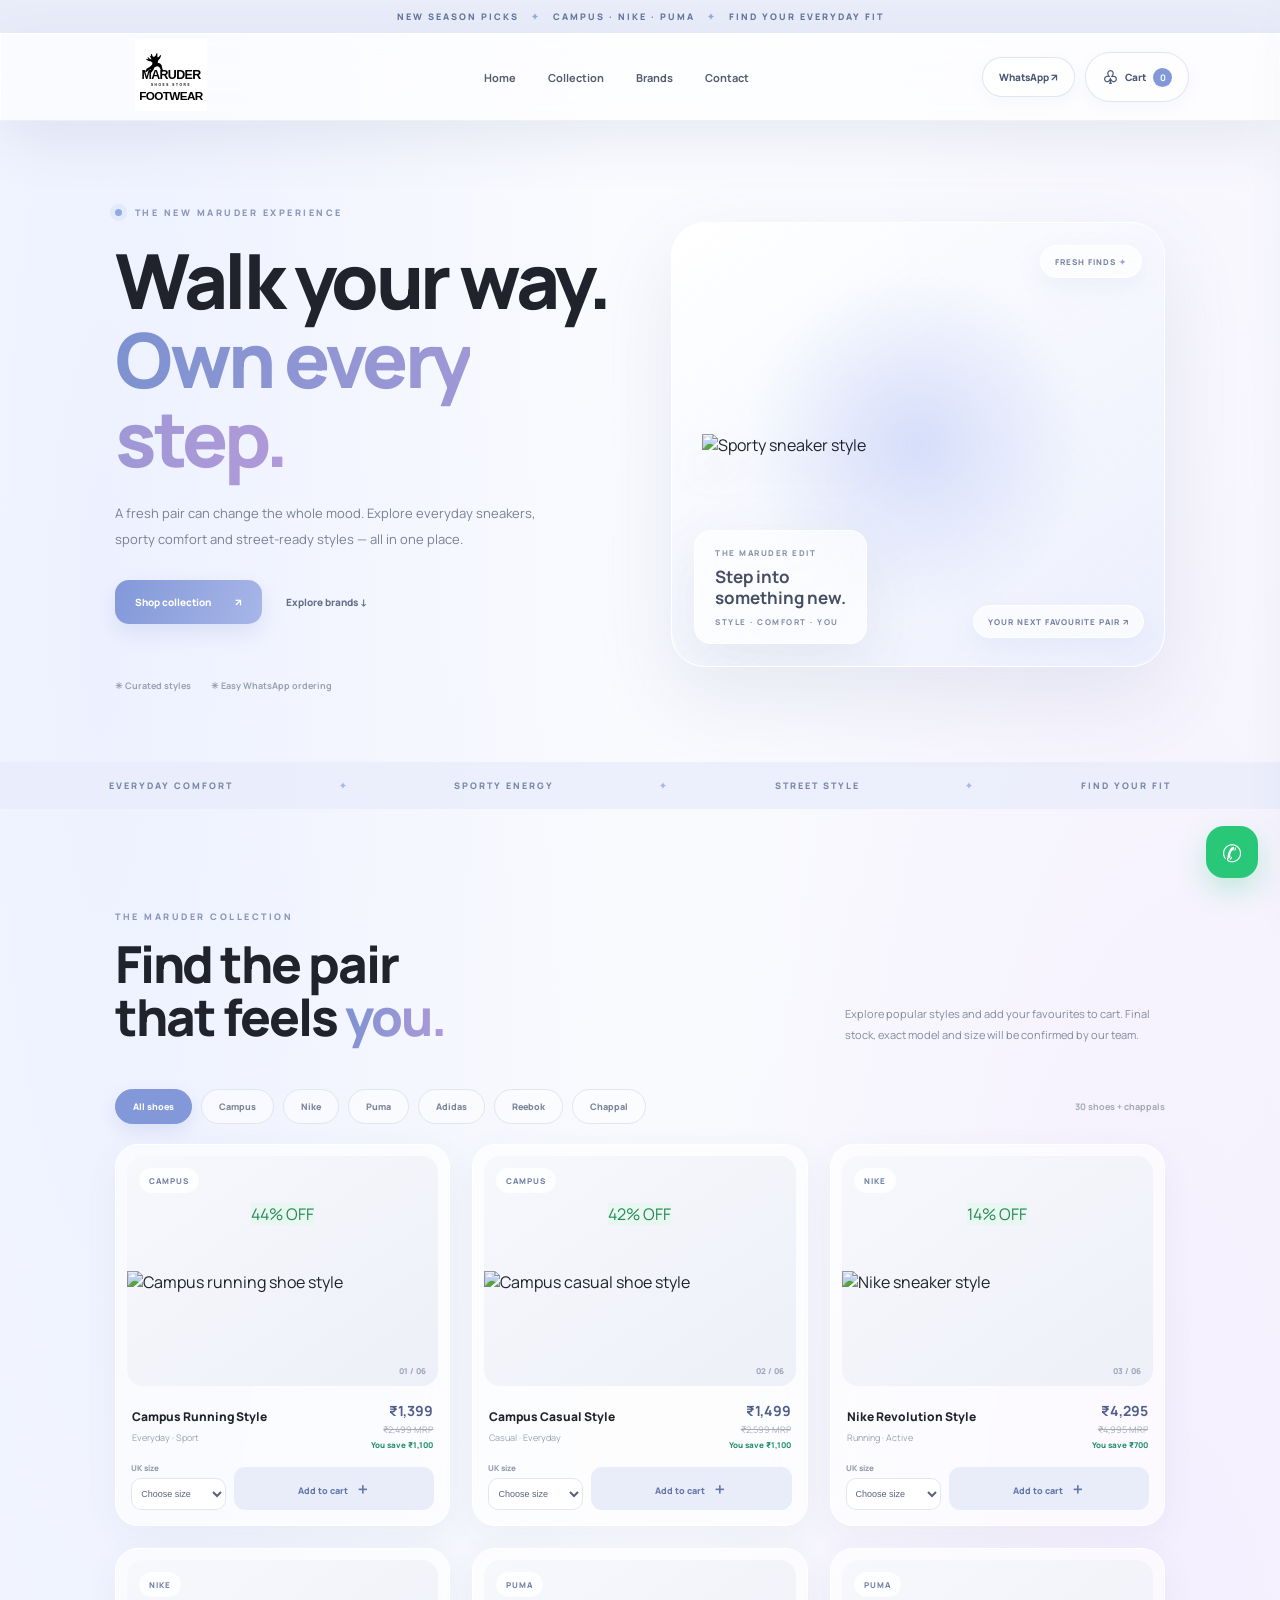
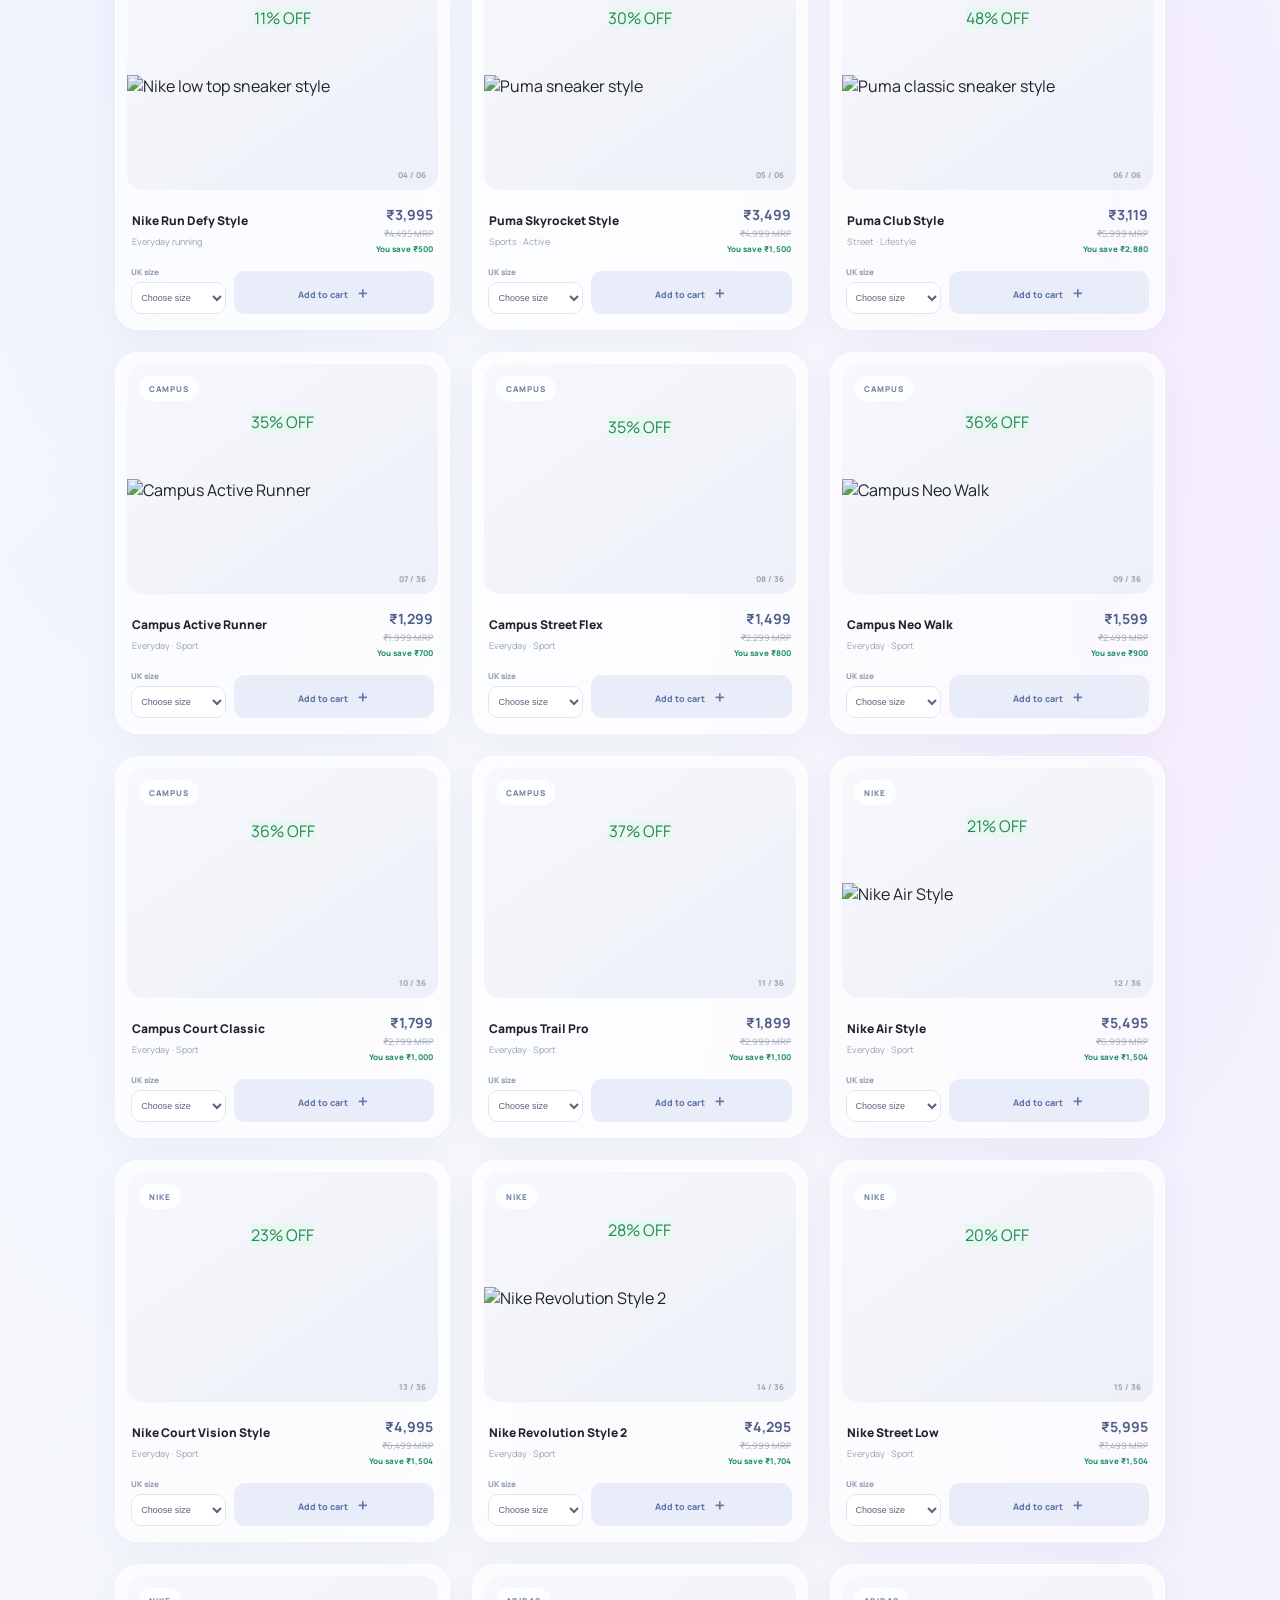
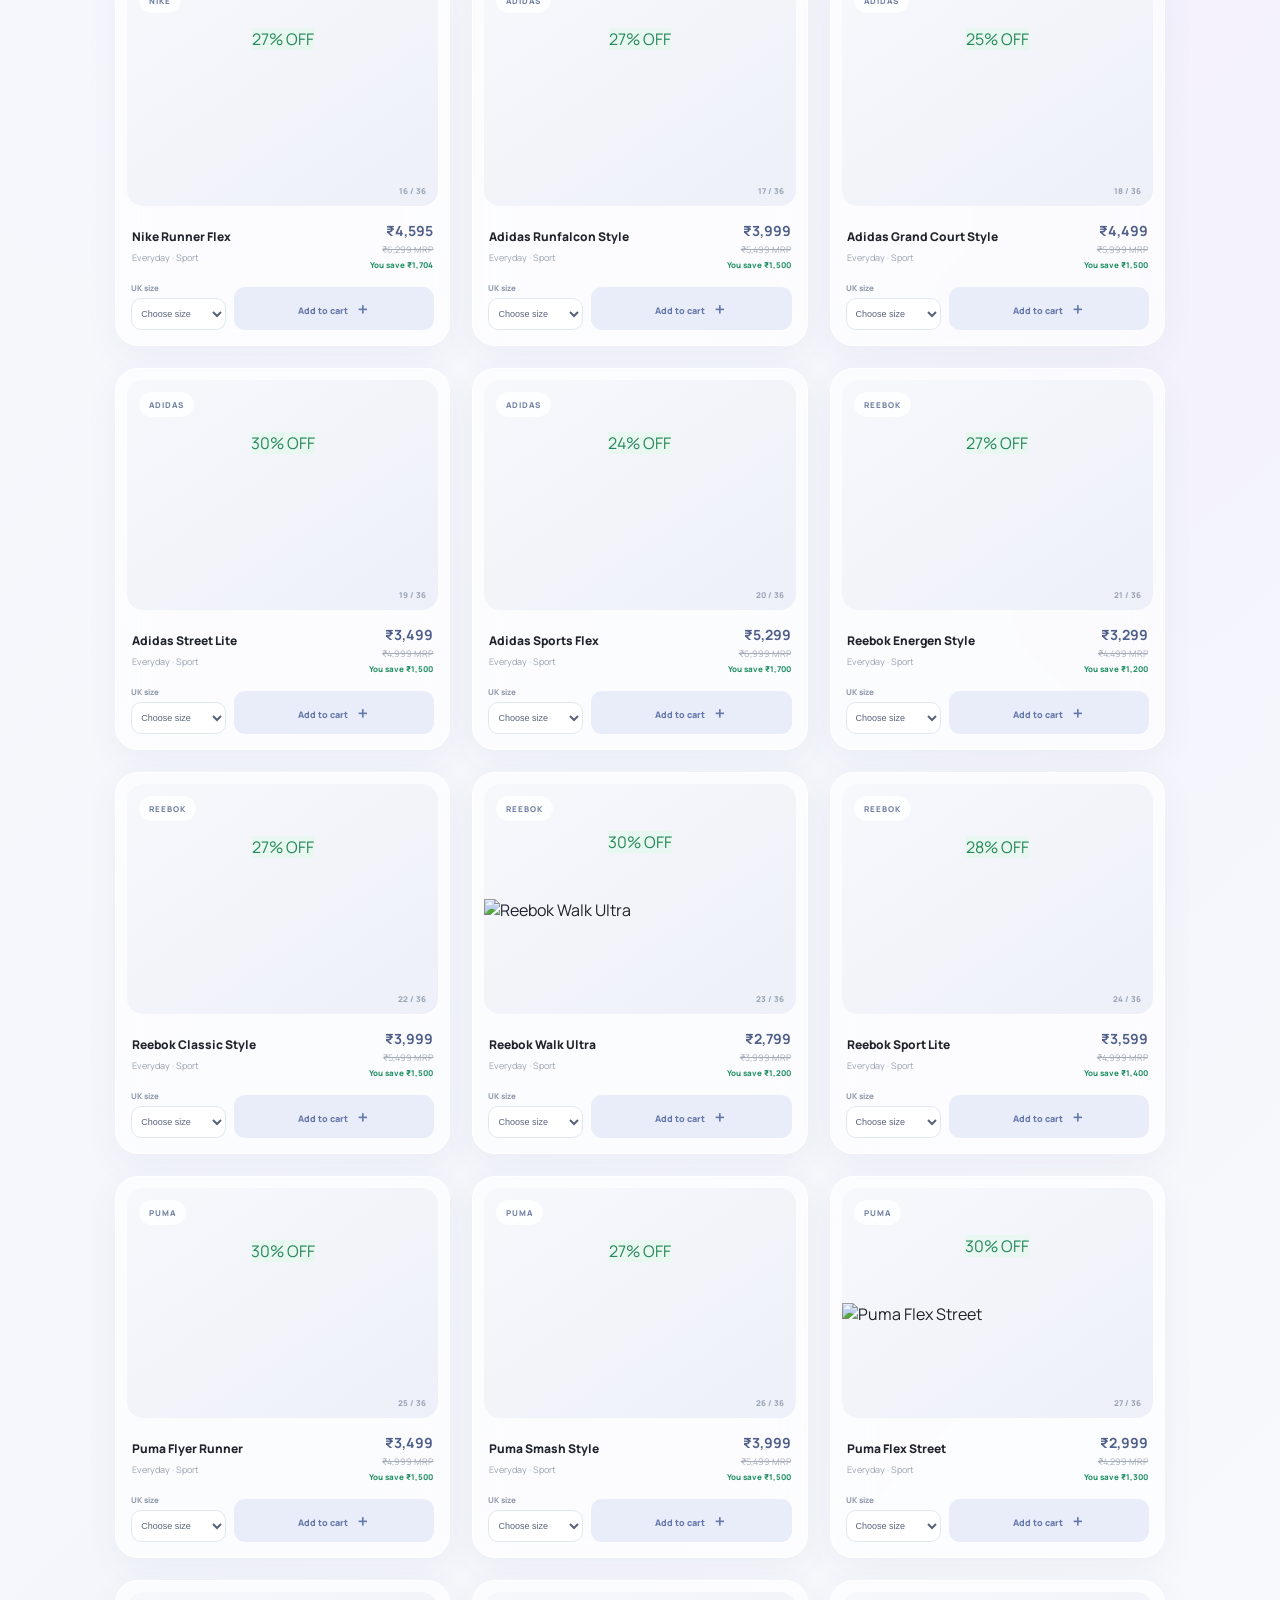
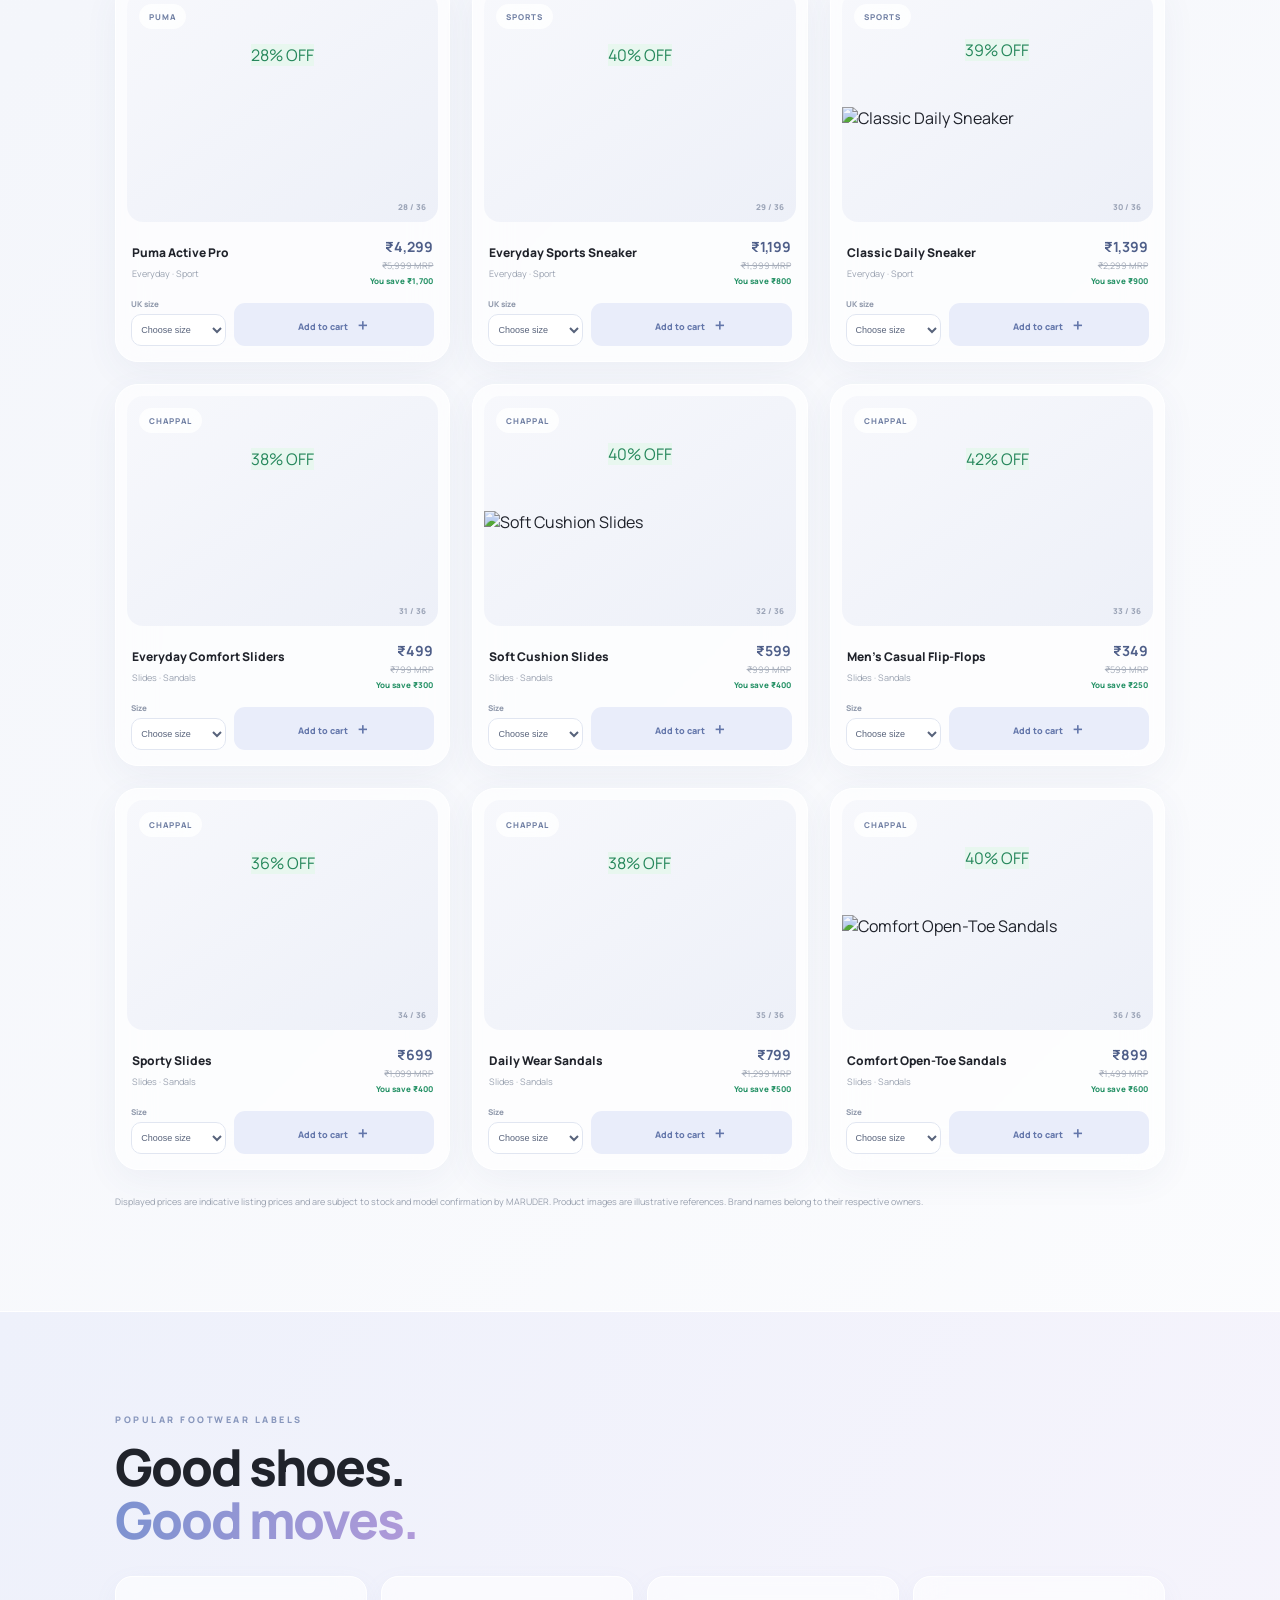
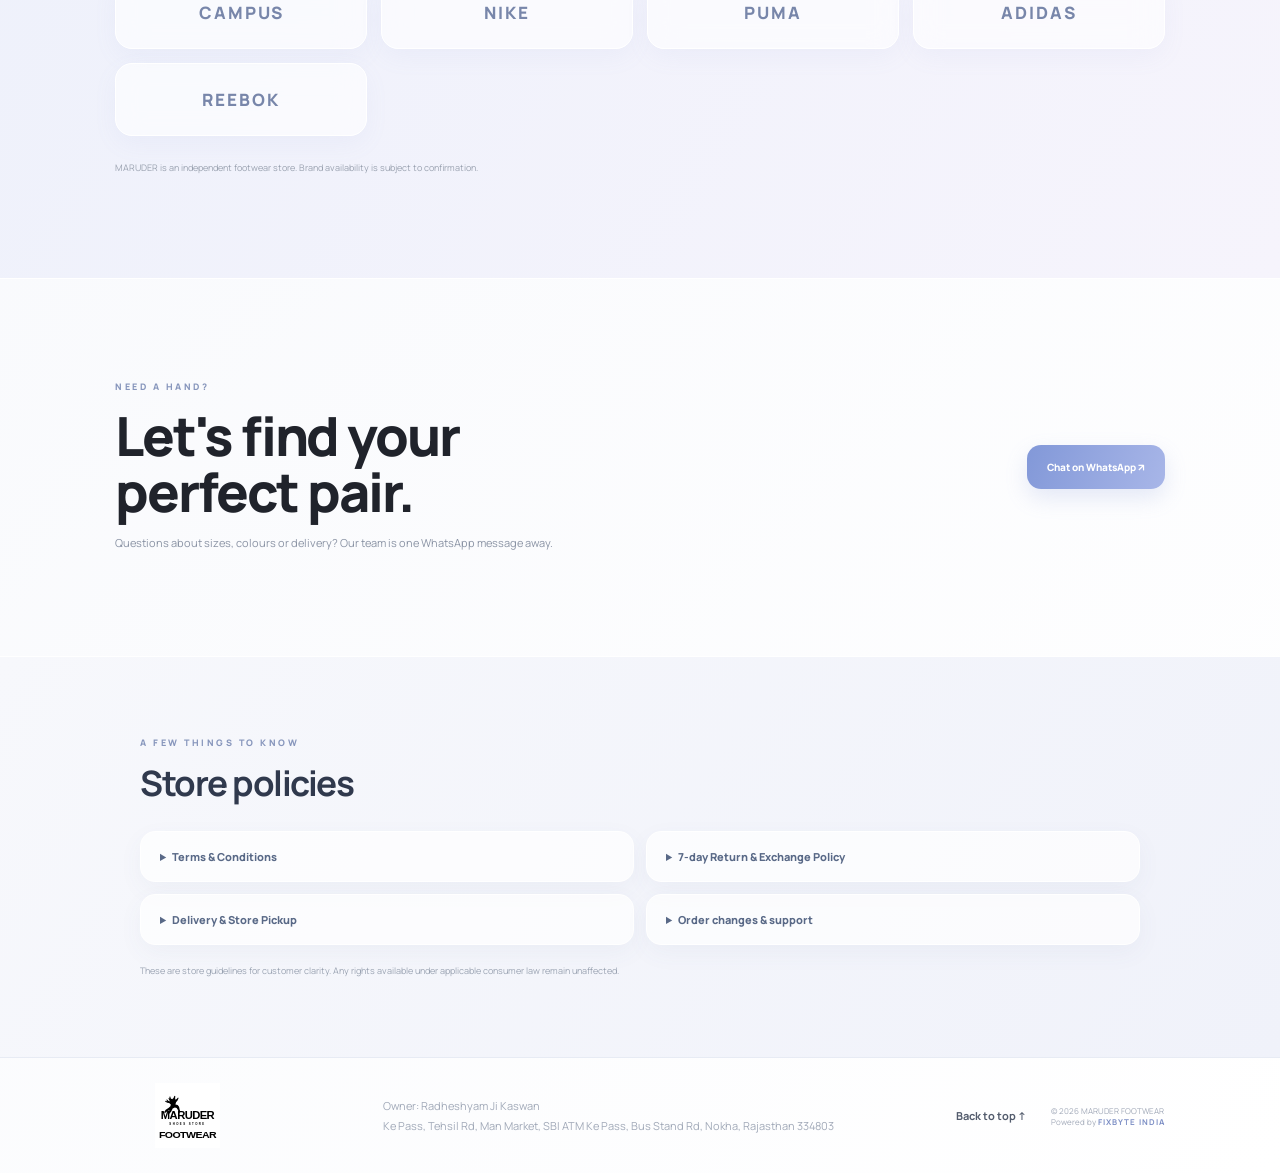
==== commit 2d2806be: "Use MARUDER FOOTWEAR as the official business name" ====
--- a/index.html
+++ b/index.html
@@ -2,8 +2,8 @@
 <html lang="en">
 <head>
 <meta charset="UTF-8"><meta name="viewport" content="width=device-width,initial-scale=1">
-<meta name="theme-color" content="#f8f9fc"><meta name="description" content="MARUDER Shoes Store — discover your next favourite pair.">
-<title>MARUDER Shoes Store | Step Into Your Style</title>
+<meta name="theme-color" content="#f8f9fc"><meta name="description" content="MARUDER FOOTWEAR — discover your next favourite pair.">
+<title>MARUDER FOOTWEAR | Step Into Your Style</title>
 <link rel="preconnect" href="https://fonts.googleapis.com"><link rel="preconnect" href="https://fonts.gstatic.com" crossorigin>
 <link href="https://fonts.googleapis.com/css2?family=DM+Sans:wght@400;500;600;700;800&family=Manrope:wght@400;500;600;700;800&display=swap" rel="stylesheet">
 <link rel="stylesheet" href="style.css">
@@ -11,7 +11,7 @@
 <body>
 <div class="announcement"><span>NEW SEASON PICKS</span><i>✦</i> CAMPUS · NIKE · PUMA <i>✦</i> FIND YOUR EVERYDAY FIT</div>
 <header class="site-header glass">
- <a class="brand" href="#home"><img src="assets/maruder-logo.svg" alt="MARUDER Shoes Store"></a>
+ <a class="brand" href="#home"><img src="assets/maruder-logo.svg" alt="MARUDER FOOTWEAR"></a>
  <button class="menu-toggle" id="menuToggle" aria-label="Open menu">☰</button>
  <nav id="nav"><a href="#home">Home</a><a href="#collection">Collection</a><a href="#brands">Brands</a><a href="#contact">Contact</a></nav>
  <div class="header-actions"><a class="header-cta" href="#" data-whatsapp-general>WhatsApp ↗</a><button class="cart-trigger" id="openCart" aria-label="Open shopping cart"> <span class="cart-icon">♧</span><span>Cart</span><b id="cartCount">0</b></button></div>
@@ -41,7 +41,7 @@
 <section class="brands section" id="brands"><div class="reveal"><p class="eyebrow">POPULAR FOOTWEAR LABELS</p><h2>Good shoes.<br><em>Good moves.</em></h2></div><div class="brand-list reveal"><span>CAMPUS</span><span>NIKE</span><span>PUMA</span><span>ADIDAS</span><span>REEBOK</span></div><p class="catalog-note">MARUDER is an independent footwear store. Brand availability is subject to confirmation.</p></section>
 <section class="contact section" id="contact"><div class="reveal"><p class="eyebrow">NEED A HAND?</p><h2>Let's find your<br>perfect pair.</h2><p>Questions about sizes, colours or delivery? Our team is one WhatsApp message away.</p></div><a class="btn btn-primary reveal" href="#" data-whatsapp-general>Chat on WhatsApp ↗</a></section>
 </main>
-<section class="store-policies" id="storePolicies"><div class="policy-inner"><p class="eyebrow">A FEW THINGS TO KNOW</p><h2>Store policies</h2><div class="policy-grid"><details><summary>Terms &amp; Conditions</summary><p>Orders are requests until MARUDER confirms product availability, size, final price and delivery or pickup timing on WhatsApp. Product photos are illustrative; colours may vary slightly by screen. Prices and stock can change before confirmation. Please check the size and product details before confirming. Payment method, delivery charges and estimated dispatch or pickup time will be shared by the store. Customer contact and address details are used only to process and coordinate the order.</p></details><details><summary>7-day Return &amp; Exchange Policy</summary><p>Contact us on WhatsApp within 7 days of receiving the order to request a return or exchange. Footwear must be unused, unworn outdoors, undamaged and returned with the original box, tags and invoice. Items showing wear, damage after use or missing packaging may not qualify. For a wrong or defective item, please share photos and contact us within 48 hours of delivery. After inspection and approval, eligible refunds are processed to the original agreed payment method within 5–7 business days. For a change of mind or size issue, return shipping may be borne by the customer; for a confirmed wrong or defective item, MARUDER will coordinate the return. Exchanges depend on stock availability. Custom or specially ordered items are not returnable unless defective or incorrect.</p></details><details><summary>Delivery &amp; Store Pickup</summary><p>Delivery requests are accepted for Nokha, Bikaner, Nagaur, Dungargarh and Bajju, subject to PIN-code and route confirmation by the store. The website city check is an initial service-area check, not a live courier guarantee. Store pickup is from MARUDER Shoes Store, Ke Pass, Tehsil Rd, Man Market, SBI ATM Ke Pass, Bus Stand Rd, Nokha, Rajasthan 334803. Please wait for WhatsApp confirmation before visiting.</p></details><details><summary>Order changes &amp; support</summary><p>Please request changes or cancellation as early as possible. Once an order has been packed or dispatched, cancellation may not be possible. For help, contact the store on WhatsApp at 6376004627.</p></details></div><p class="policy-note">These are store guidelines for customer clarity. Any rights available under applicable consumer law remain unaffected.</p></div></section><footer class="footer"><img src="assets/maruder-logo.svg" alt="MARUDER Shoes Store"><p>Owner: Radheshyam Ji Kaswan<br>Ke Pass, Tehsil Rd, Man Market, SBI ATM Ke Pass, Bus Stand Rd, Nokha, Rajasthan 334803</p><div><a href="#home">Back to top ↑</a><span>© <span id="year"></span> MARUDER SHOES STORE<br>Powered by <strong>FIXBYTE INDIA</strong></span></div></footer>
+<section class="store-policies" id="storePolicies"><div class="policy-inner"><p class="eyebrow">A FEW THINGS TO KNOW</p><h2>Store policies</h2><div class="policy-grid"><details><summary>Terms &amp; Conditions</summary><p>Orders are requests until MARUDER confirms product availability, size, final price and delivery or pickup timing on WhatsApp. Product photos are illustrative; colours may vary slightly by screen. Prices and stock can change before confirmation. Please check the size and product details before confirming. Payment method, delivery charges and estimated dispatch or pickup time will be shared by the store. Customer contact and address details are used only to process and coordinate the order.</p></details><details><summary>7-day Return &amp; Exchange Policy</summary><p>Contact us on WhatsApp within 7 days of receiving the order to request a return or exchange. Footwear must be unused, unworn outdoors, undamaged and returned with the original box, tags and invoice. Items showing wear, damage after use or missing packaging may not qualify. For a wrong or defective item, please share photos and contact us within 48 hours of delivery. After inspection and approval, eligible refunds are processed to the original agreed payment method within 5–7 business days. For a change of mind or size issue, return shipping may be borne by the customer; for a confirmed wrong or defective item, MARUDER will coordinate the return. Exchanges depend on stock availability. Custom or specially ordered items are not returnable unless defective or incorrect.</p></details><details><summary>Delivery &amp; Store Pickup</summary><p>Delivery requests are accepted for Nokha, Bikaner, Nagaur, Dungargarh and Bajju, subject to PIN-code and route confirmation by the store. The website city check is an initial service-area check, not a live courier guarantee. Store pickup is from MARUDER FOOTWEAR, Ke Pass, Tehsil Rd, Man Market, SBI ATM Ke Pass, Bus Stand Rd, Nokha, Rajasthan 334803. Please wait for WhatsApp confirmation before visiting.</p></details><details><summary>Order changes &amp; support</summary><p>Please request changes or cancellation as early as possible. Once an order has been packed or dispatched, cancellation may not be possible. For help, contact the store on WhatsApp at 6376004627.</p></details></div><p class="policy-note">These are store guidelines for customer clarity. Any rights available under applicable consumer law remain unaffected.</p></div></section><footer class="footer"><img src="assets/maruder-logo.svg" alt="MARUDER FOOTWEAR"><p>Owner: Radheshyam Ji Kaswan<br>Ke Pass, Tehsil Rd, Man Market, SBI ATM Ke Pass, Bus Stand Rd, Nokha, Rajasthan 334803</p><div><a href="#home">Back to top ↑</a><span>© <span id="year"></span> MARUDER FOOTWEAR<br>Powered by <strong>FIXBYTE INDIA</strong></span></div></footer>
 <a class="floating-whatsapp" href="#" data-whatsapp-general aria-label="Chat on WhatsApp">✆</a>
 <div class="cart-backdrop" id="cartBackdrop"></div><aside class="cart-drawer glass" id="cartDrawer" aria-hidden="true"><div class="cart-head"><div><p class="eyebrow">YOUR PICKS</p><h2>Your cart <span id="drawerCount">(0)</span></h2></div><button id="closeCart" class="close-cart" aria-label="Close cart">×</button></div><div class="order-mode" role="group" aria-label="Choose order method"><button type="button" class="order-mode-btn active" data-order-mode="delivery" aria-pressed="true"><span>🚚</span><strong>Delivery</strong><small>At your address</small></button><button type="button" class="order-mode-btn" data-order-mode="pickup" aria-pressed="false"><span>🏬</span><strong>Store Pickup</strong><small>Collect from Nokha</small></button></div><div class="cart-items" id="cartItems"><div class="empty-cart"><span>🛍</span><h3>Your cart is waiting</h3><p>Add a pair you love and it will appear here.</p><button class="continue-btn" id="continueShopping">Explore shoes</button></div></div><form class="delivery-form" id="deliveryForm" hidden><h3 id="formHeading">Delivery details</h3><p class="form-intro" id="formIntro">Order place karne ke liye apni details bharein.</p><label>Full name<input name="customerName" autocomplete="name" required maxlength="80" placeholder="Aapka naam"></label><label>Mobile number<input name="phone" inputmode="numeric" autocomplete="tel" pattern="[6-9][0-9]{9}" maxlength="10" required placeholder="10-digit mobile number"></label><label>Full address<textarea name="address" autocomplete="street-address" required maxlength="240" placeholder="House no., street, landmark"></textarea></label><div class="form-two"><label>City<select name="city" id="deliveryCity" required><option value="">Select city</option><option>Nokha</option><option>Bikaner</option><option>Nagaur</option><option>Dungargarh</option><option>Bajju</option><option>Other</option></select></label><label>PIN Code<input name="pincode" inputmode="numeric" pattern="[0-9]{6}" maxlength="6" required placeholder="6-digit PIN"></label></div><div class="delivery-status" id="deliveryStatus" role="status">City select karte hi delivery status dikhega.</div><label class="terms-check"><input type="checkbox" name="acceptTerms" id="acceptTerms" required><span>मैं <a href="#storePolicies" target="_blank">Terms &amp; Conditions और Return Policy</a> से सहमत हूँ।</span></label><button class="checkout-btn" id="placeOrder" type="submit" disabled>Send order on WhatsApp ↗</button><small>Availability listed service cities ke basis par instant check hoti hai. PIN code format check hota hai; courier PIN-level confirmation WhatsApp par hogi.</small></form><div class="cart-footer"><div class="subtotal"><span>Subtotal</span><strong id="cartSubtotal">₹0</strong><small id="cartSavings" class="cart-savings"></small></div><p>Delivery charges, stock and final price will be confirmed on WhatsApp.</p><button id="checkoutWhatsApp" type="button" hidden disabled>Continue on WhatsApp ↗</button></div></aside>
 <div class="toast" id="toast" role="status" aria-live="polite"></div>
--- a/style.css
+++ b/style.css
@@ -40,3 +40,33 @@
 .policy-grid details p{font-size:10px;line-height:1.85;color:#818b9e;margin:13px 0 0}
 .policy-note{font-size:9px;line-height:1.7;color:#9aa3b2;margin-top:18px}
 @media(max-width:620px){.order-mode{gap:7px}.order-mode-btn{padding:10px 8px;grid-template-columns:25px 1fr}.order-mode-btn>span{font-size:18px}.order-mode-btn strong{font-size:10px}.policy-grid{grid-template-columns:1fr}.store-policies{padding:55px 7%}.policy-inner h2{font-size:30px}}
+
+
+/* Cart usability: keep cart items, form and totals reachable on all screens */
+.cart-drawer{overflow-y:auto;overflow-x:hidden;overscroll-behavior:contain}
+.cart-items{flex:1 1 auto;min-height:90px;max-height:34vh;overscroll-behavior:contain}
+.delivery-form{flex:0 1 auto;max-height:43vh;overflow-y:auto;overscroll-behavior:contain;scrollbar-width:thin}
+.cart-footer{flex:0 0 auto;background:rgba(250,252,255,.94);padding-bottom:env(safe-area-inset-bottom)}
+.cart-row{grid-template-columns:58px minmax(0,1fr) auto;align-items:center;gap:10px}
+.cart-thumb{width:58px;height:58px;object-fit:contain;border-radius:11px;background:#f0f2f8}
+.cart-product-details{min-width:0}
+.cart-product-details h3{line-height:1.4}
+.cart-product-details p{line-height:1.55}
+.cart-row>strong{white-space:nowrap;text-align:right}
+.cart-discount{display:block;color:#29936a;font-size:9px;font-weight:800;margin-top:5px}
+.cart-savings{display:block;color:#279267;font-size:9px;font-weight:800;margin-top:4px;text-align:right}
+.price-block{display:flex;flex-direction:column;align-items:flex-end;gap:3px}
+.price-block small{font-size:8px;color:#279267;font-weight:800}
+.price-block del{font-size:9px;color:#a6adba}
+.discount-tag{background:#e8f7ef;color:#25875b}
+@media(max-width:620px){
+ .cart-drawer{padding:16px;gap:0}
+ .cart-items{max-height:27vh;min-height:75px}
+ .delivery-form{max-height:43vh;padding:13px 11px;margin:7px 0 12px}
+ .cart-row{grid-template-columns:48px minmax(0,1fr) auto;gap:8px;padding:12px 1px}
+ .cart-thumb{width:48px;height:48px}
+ .cart-row>strong{font-size:10px}
+ .cart-row-actions{gap:6px}
+ .qty-btn,.remove-btn{padding:5px 7px}
+ .cart-footer{padding-top:12px}
+}
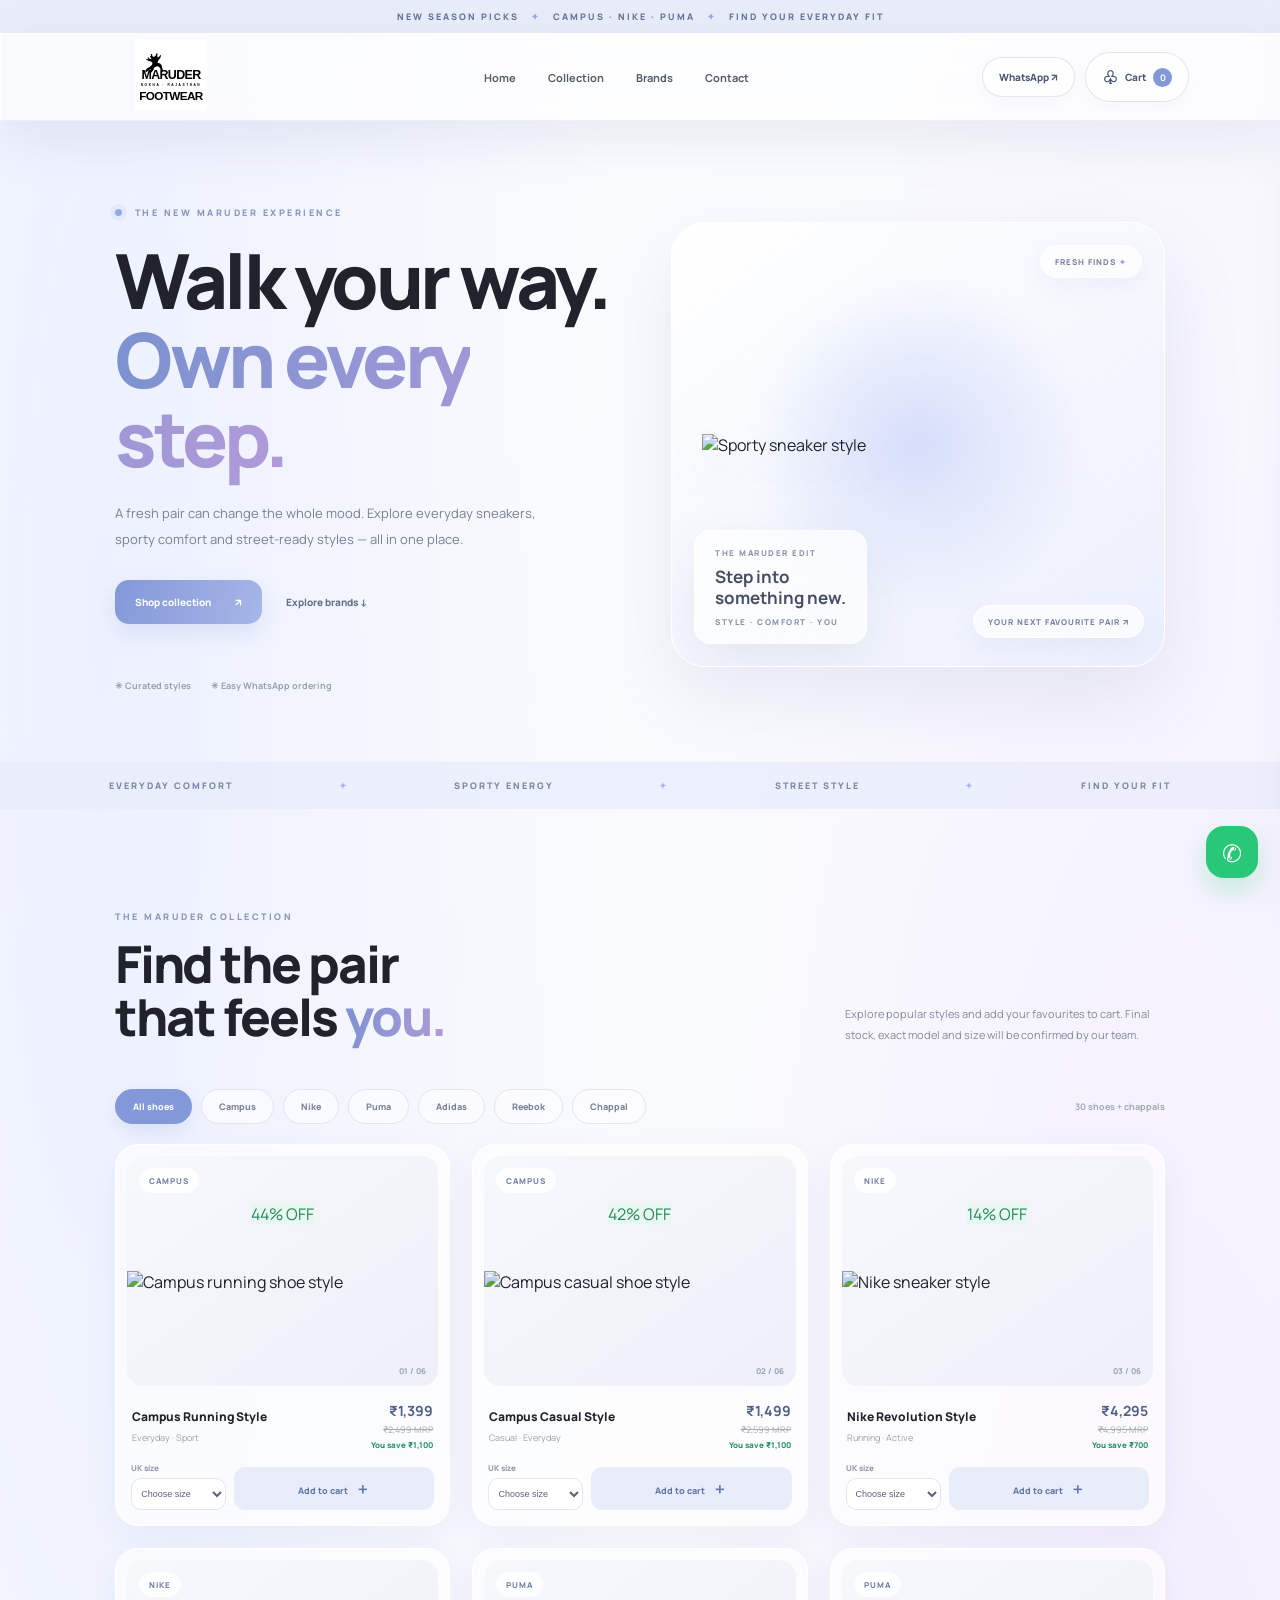
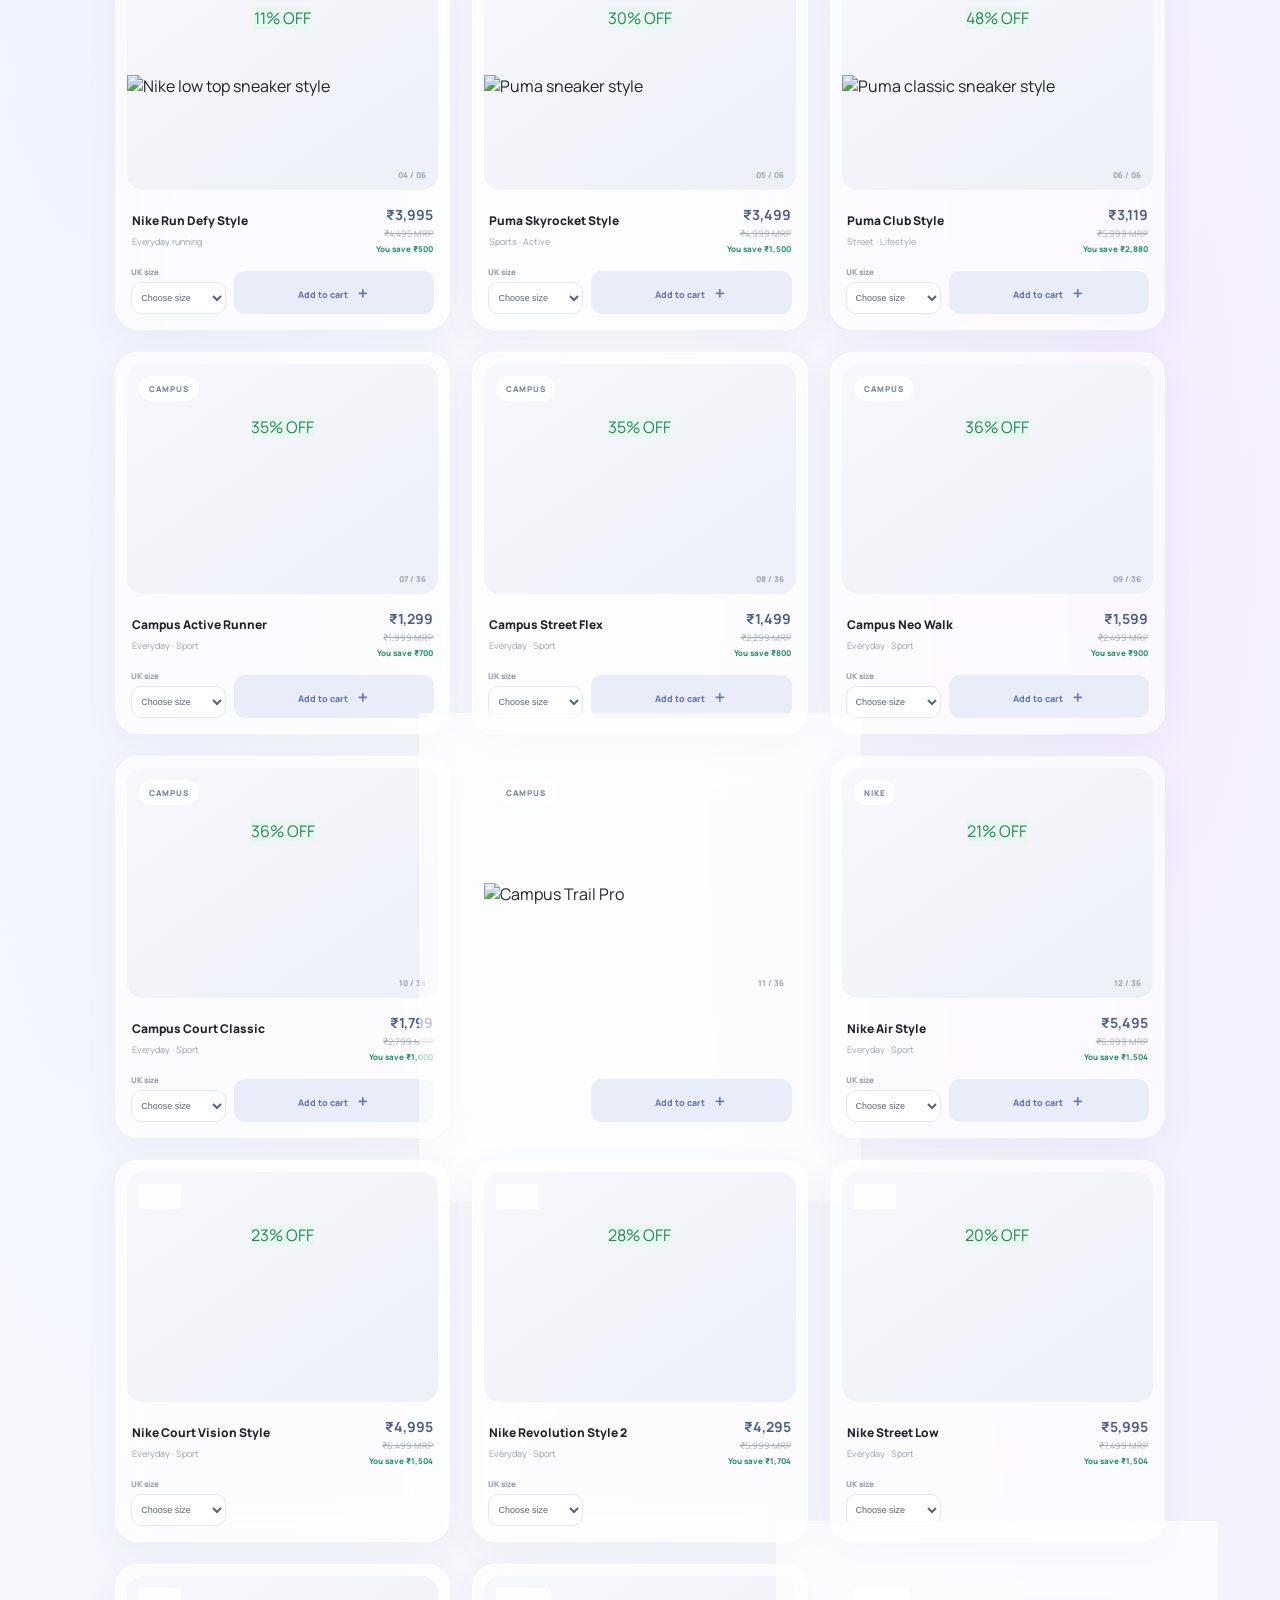
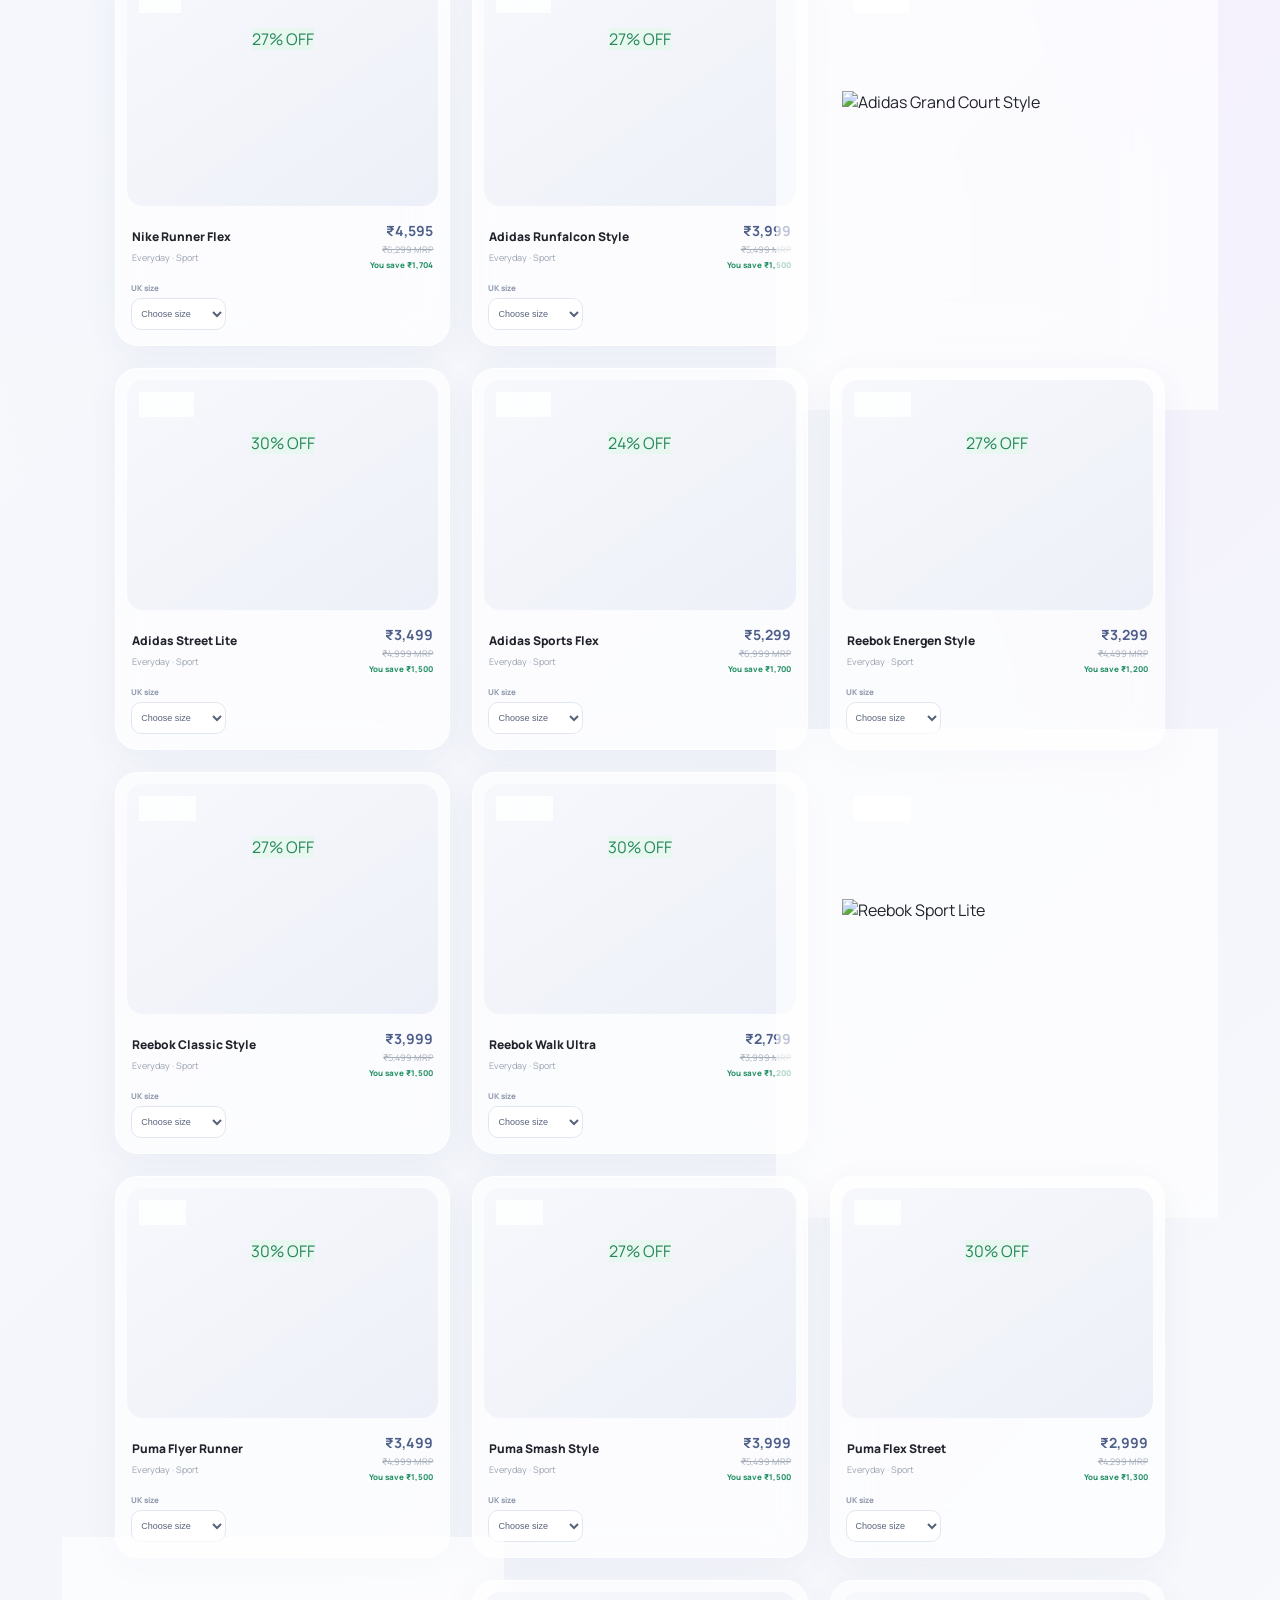
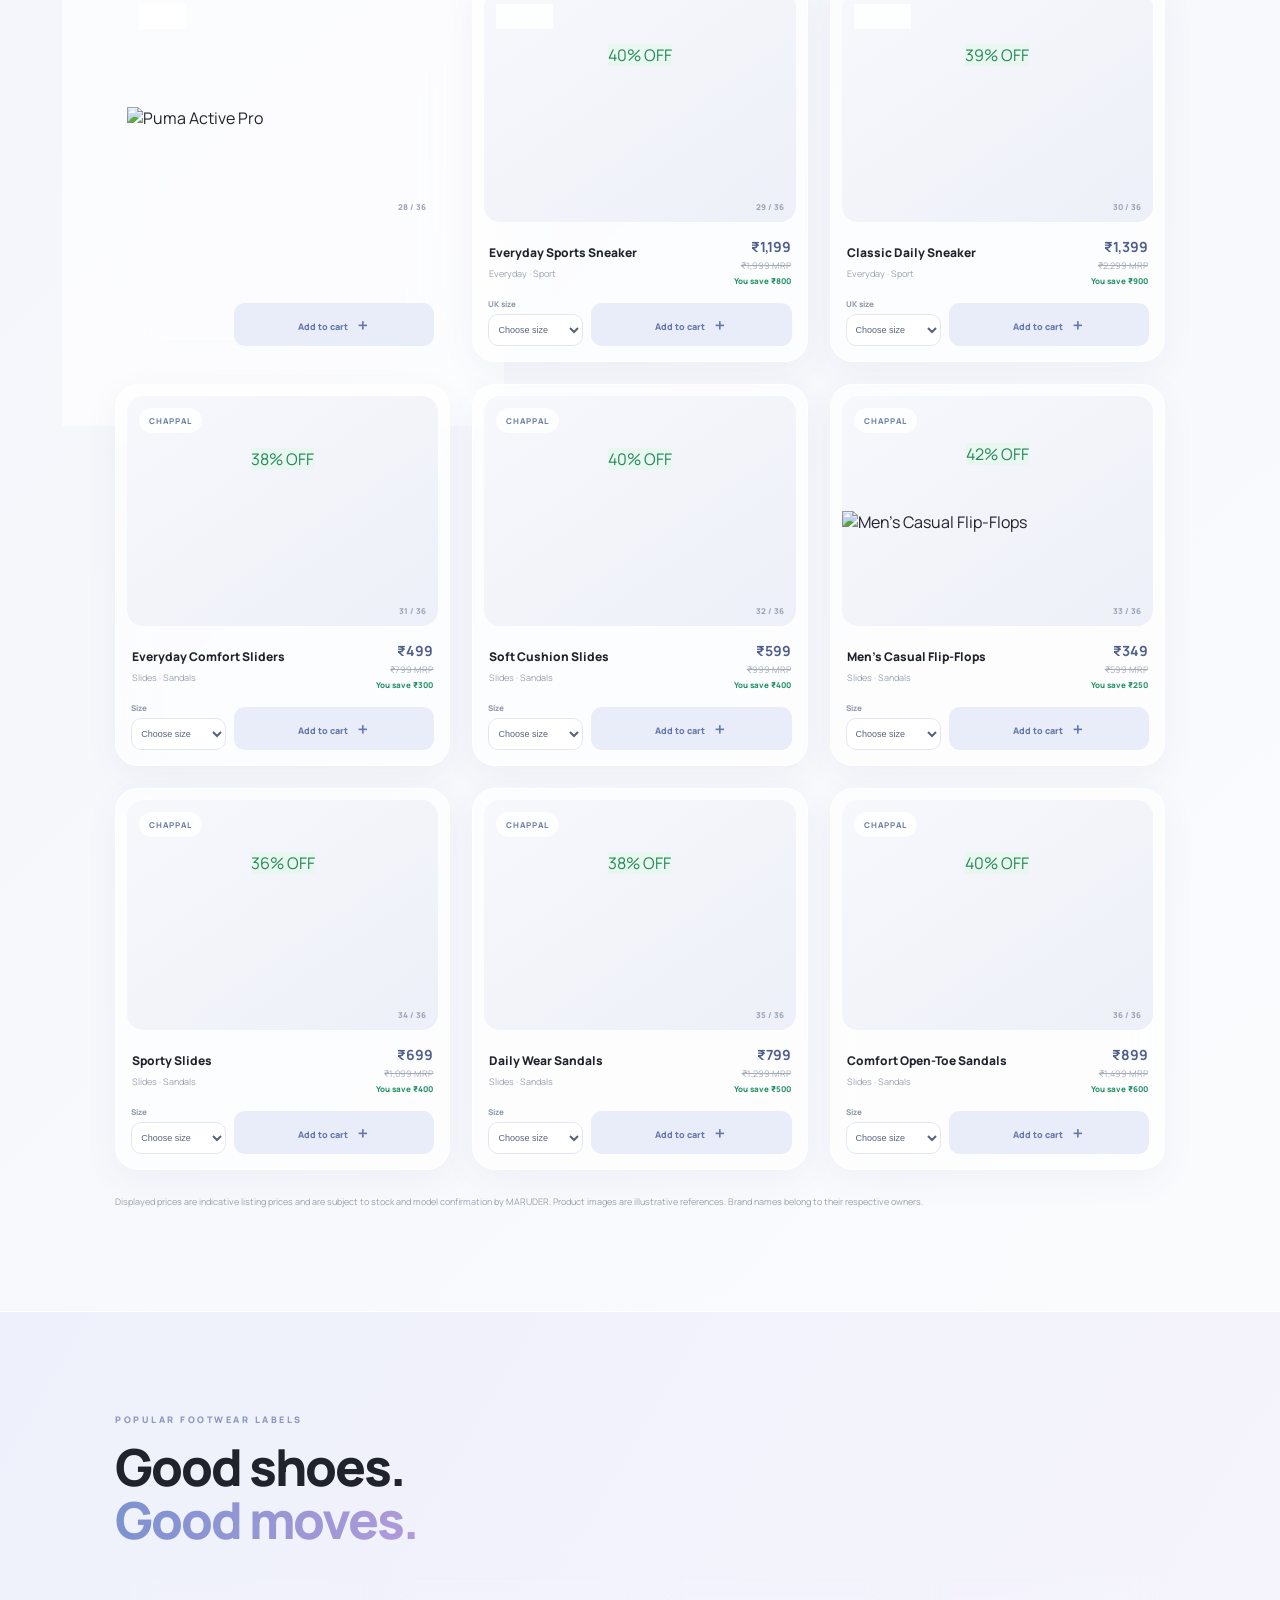
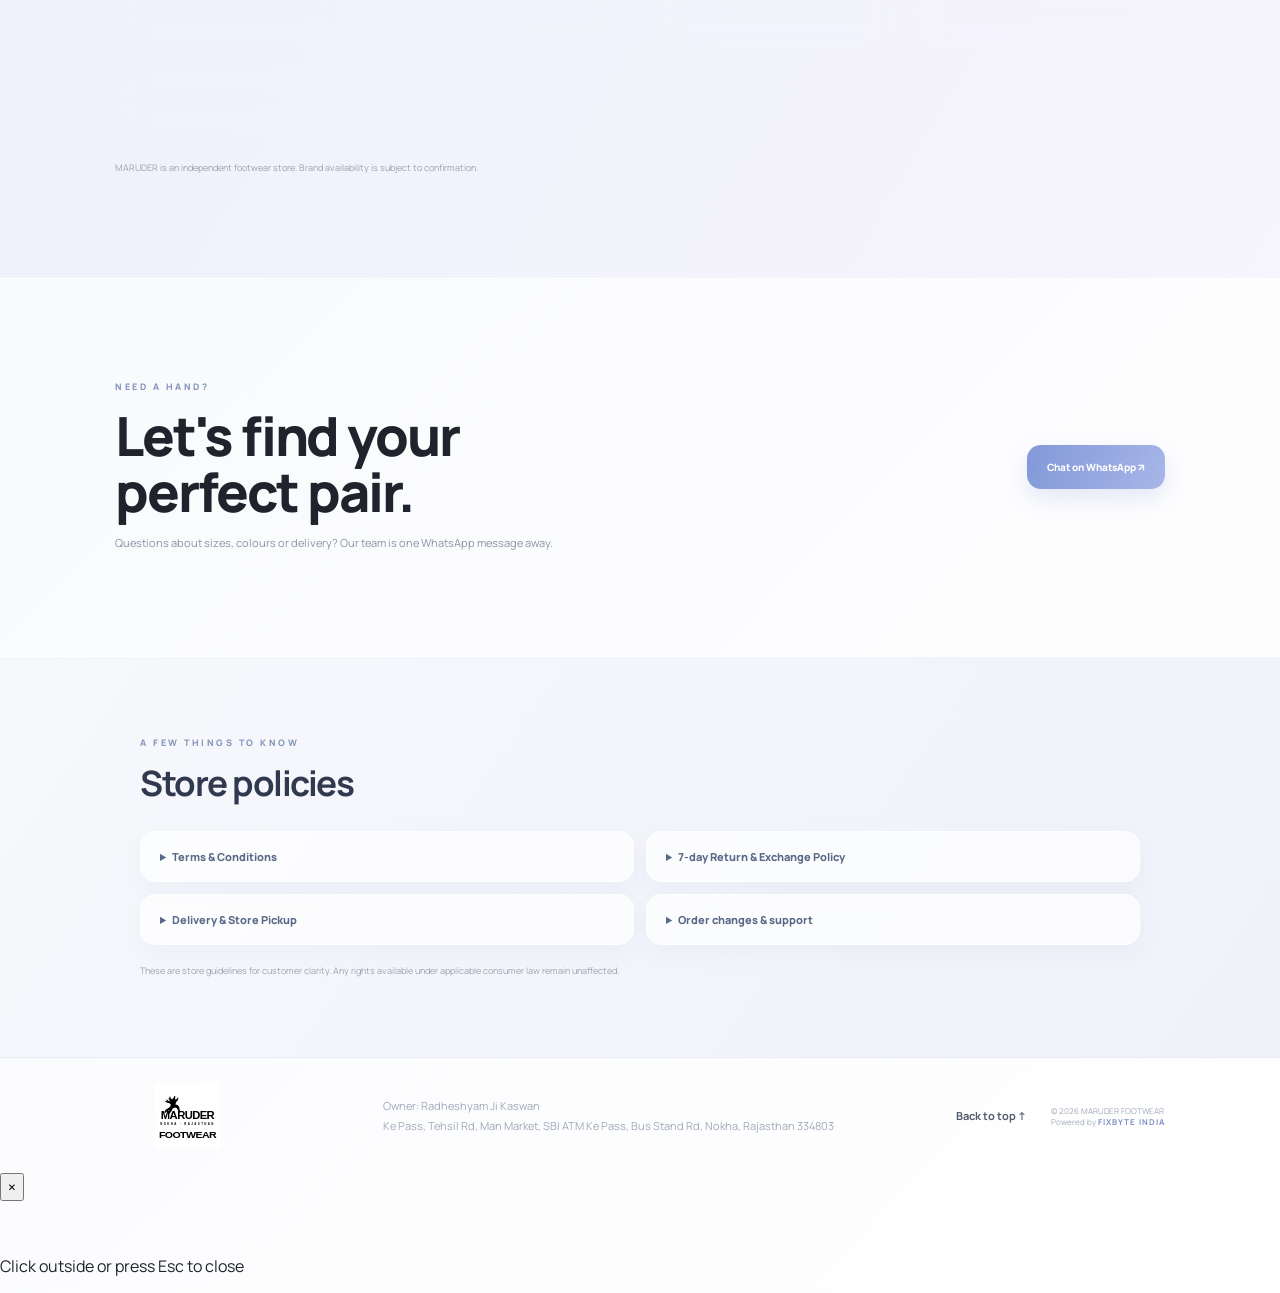
==== commit bbf353cf: "Add full-size product image preview" ====
--- a/index.html
+++ b/index.html
@@ -45,4 +45,9 @@
 <a class="floating-whatsapp" href="#" data-whatsapp-general aria-label="Chat on WhatsApp">✆</a>
 <div class="cart-backdrop" id="cartBackdrop"></div><aside class="cart-drawer glass" id="cartDrawer" aria-hidden="true"><div class="cart-head"><div><p class="eyebrow">YOUR PICKS</p><h2>Your cart <span id="drawerCount">(0)</span></h2></div><button id="closeCart" class="close-cart" aria-label="Close cart">×</button></div><div class="order-mode" role="group" aria-label="Choose order method"><button type="button" class="order-mode-btn active" data-order-mode="delivery" aria-pressed="true"><span>🚚</span><strong>Delivery</strong><small>At your address</small></button><button type="button" class="order-mode-btn" data-order-mode="pickup" aria-pressed="false"><span>🏬</span><strong>Store Pickup</strong><small>Collect from Nokha</small></button></div><div class="cart-items" id="cartItems"><div class="empty-cart"><span>🛍</span><h3>Your cart is waiting</h3><p>Add a pair you love and it will appear here.</p><button class="continue-btn" id="continueShopping">Explore shoes</button></div></div><form class="delivery-form" id="deliveryForm" hidden><h3 id="formHeading">Delivery details</h3><p class="form-intro" id="formIntro">Order place karne ke liye apni details bharein.</p><label>Full name<input name="customerName" autocomplete="name" required maxlength="80" placeholder="Aapka naam"></label><label>Mobile number<input name="phone" inputmode="numeric" autocomplete="tel" pattern="[6-9][0-9]{9}" maxlength="10" required placeholder="10-digit mobile number"></label><label>Full address<textarea name="address" autocomplete="street-address" required maxlength="240" placeholder="House no., street, landmark"></textarea></label><div class="form-two"><label>City<select name="city" id="deliveryCity" required><option value="">Select city</option><option>Nokha</option><option>Bikaner</option><option>Nagaur</option><option>Dungargarh</option><option>Bajju</option><option>Other</option></select></label><label>PIN Code<input name="pincode" inputmode="numeric" pattern="[0-9]{6}" maxlength="6" required placeholder="6-digit PIN"></label></div><div class="delivery-status" id="deliveryStatus" role="status">City select karte hi delivery status dikhega.</div><label class="terms-check"><input type="checkbox" name="acceptTerms" id="acceptTerms" required><span>मैं <a href="#storePolicies" target="_blank">Terms &amp; Conditions और Return Policy</a> से सहमत हूँ।</span></label><button class="checkout-btn" id="placeOrder" type="submit" disabled>Send order on WhatsApp ↗</button><small>Availability listed service cities ke basis par instant check hoti hai. PIN code format check hota hai; courier PIN-level confirmation WhatsApp par hogi.</small></form><div class="cart-footer"><div class="subtotal"><span>Subtotal</span><strong id="cartSubtotal">₹0</strong><small id="cartSavings" class="cart-savings"></small></div><p>Delivery charges, stock and final price will be confirmed on WhatsApp.</p><button id="checkoutWhatsApp" type="button" hidden disabled>Continue on WhatsApp ↗</button></div></aside>
 <div class="toast" id="toast" role="status" aria-live="polite"></div>
+<div class="image-lightbox" id="imageLightbox" aria-hidden="true" role="dialog" aria-modal="true" aria-label="Product image preview">
+ <button class="lightbox-close" id="lightboxClose" type="button" aria-label="Close full image">×</button>
+ <figure><img id="lightboxImage" alt=""><figcaption id="lightboxCaption"></figcaption></figure>
+ <p class="lightbox-hint">Click outside or press Esc to close</p>
+</div>
 <script src="script.js"></script></body></html>
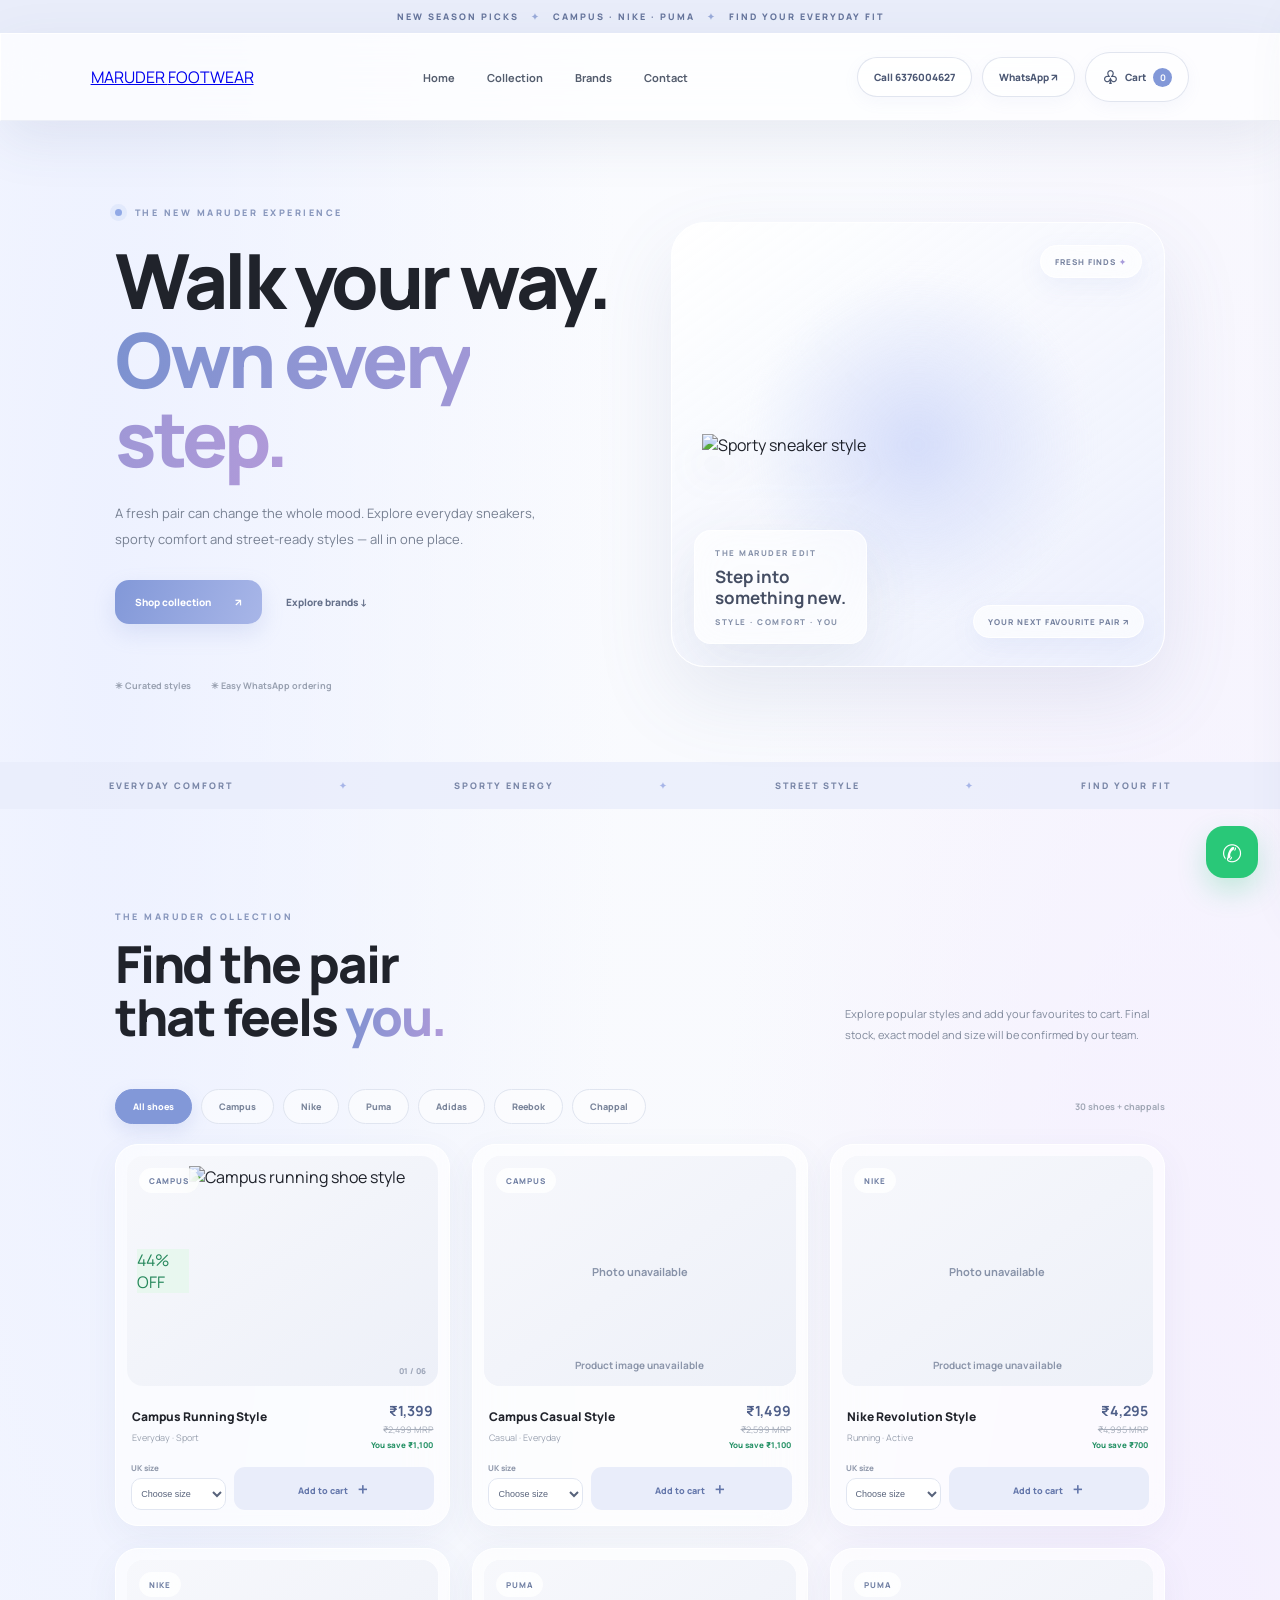
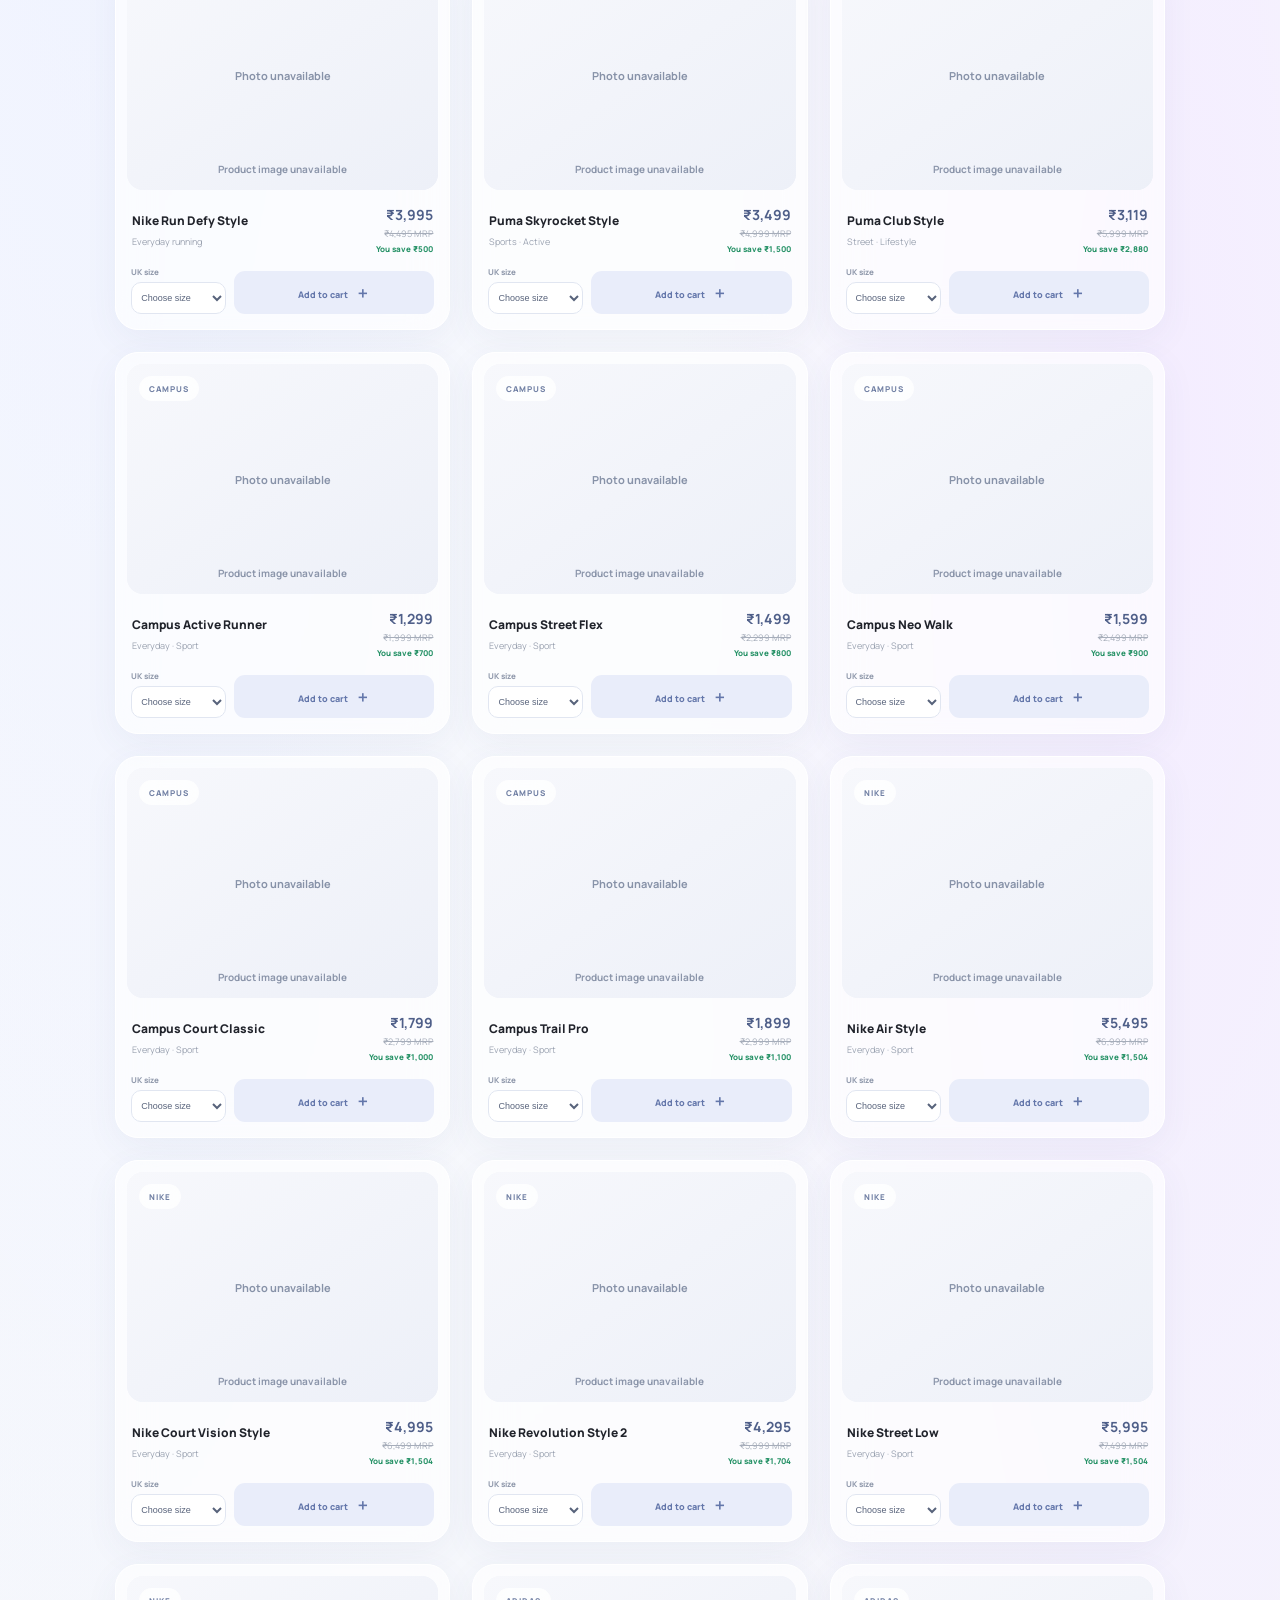
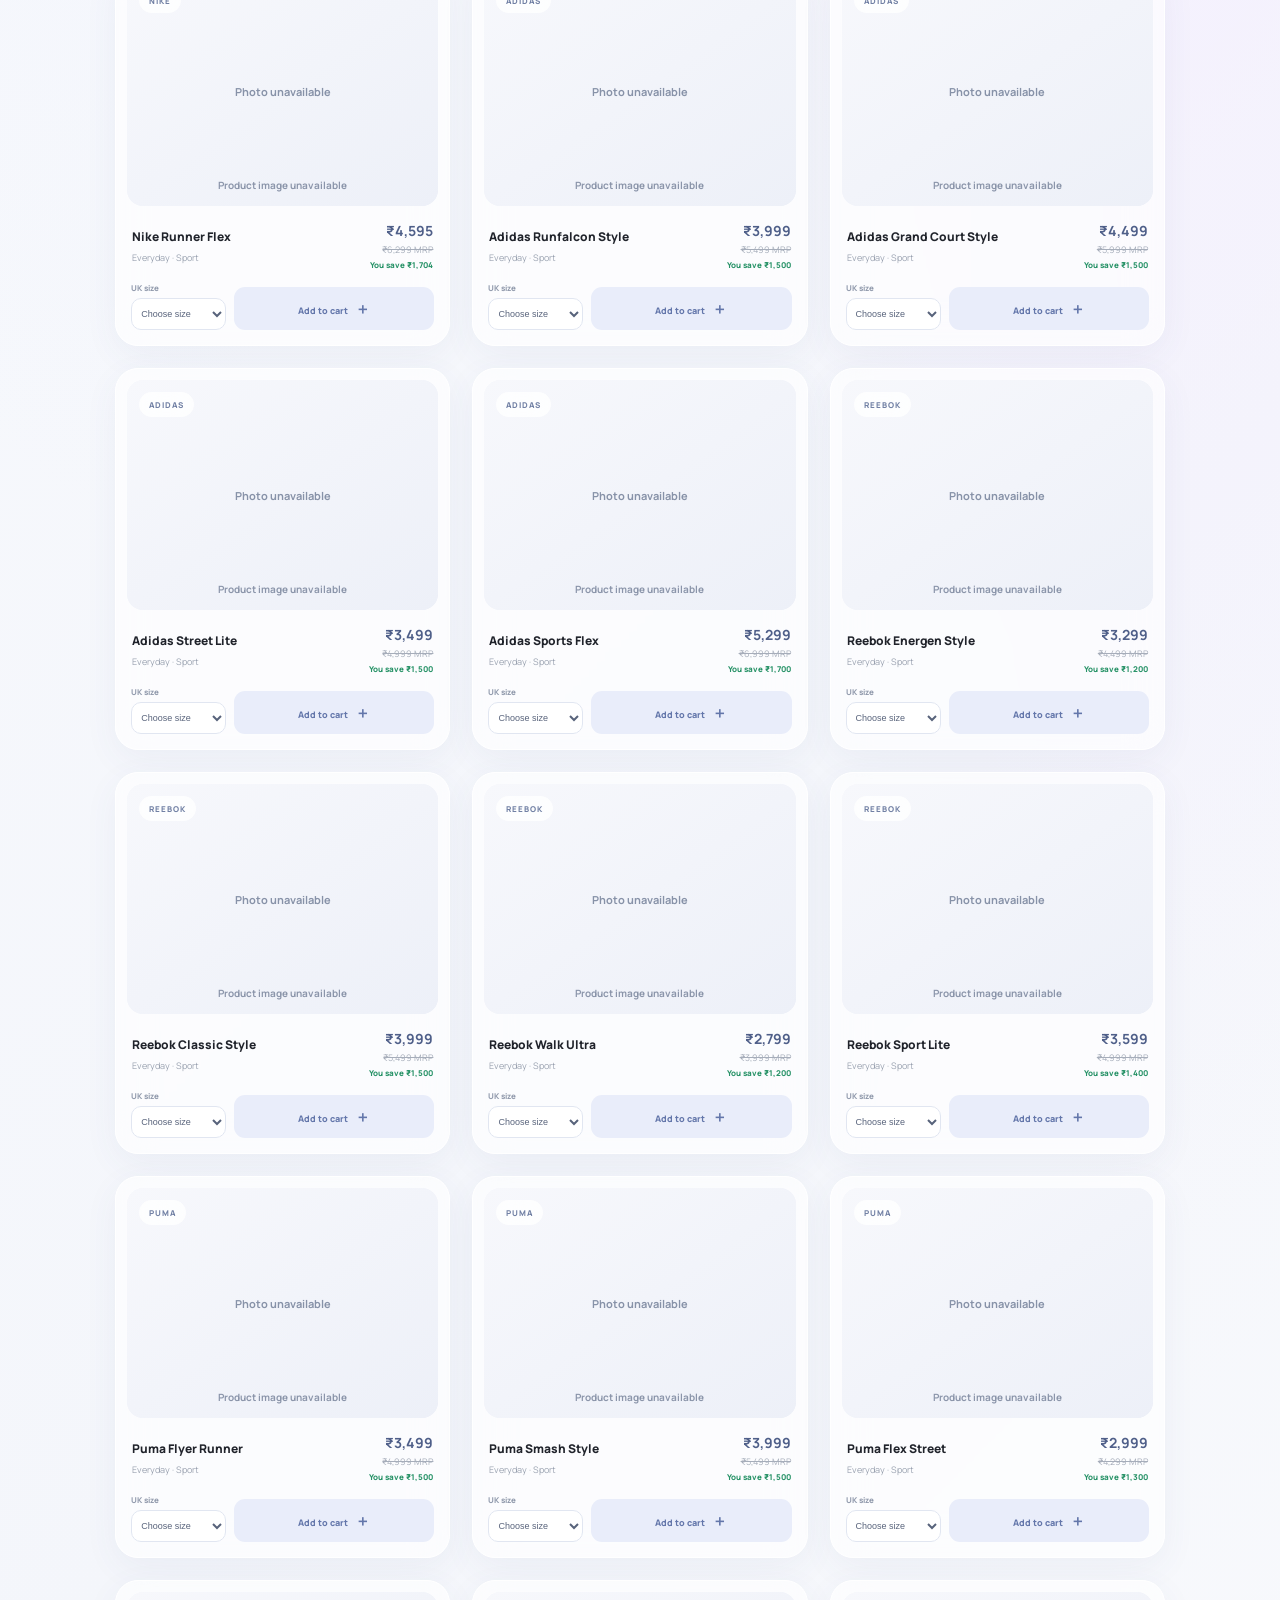
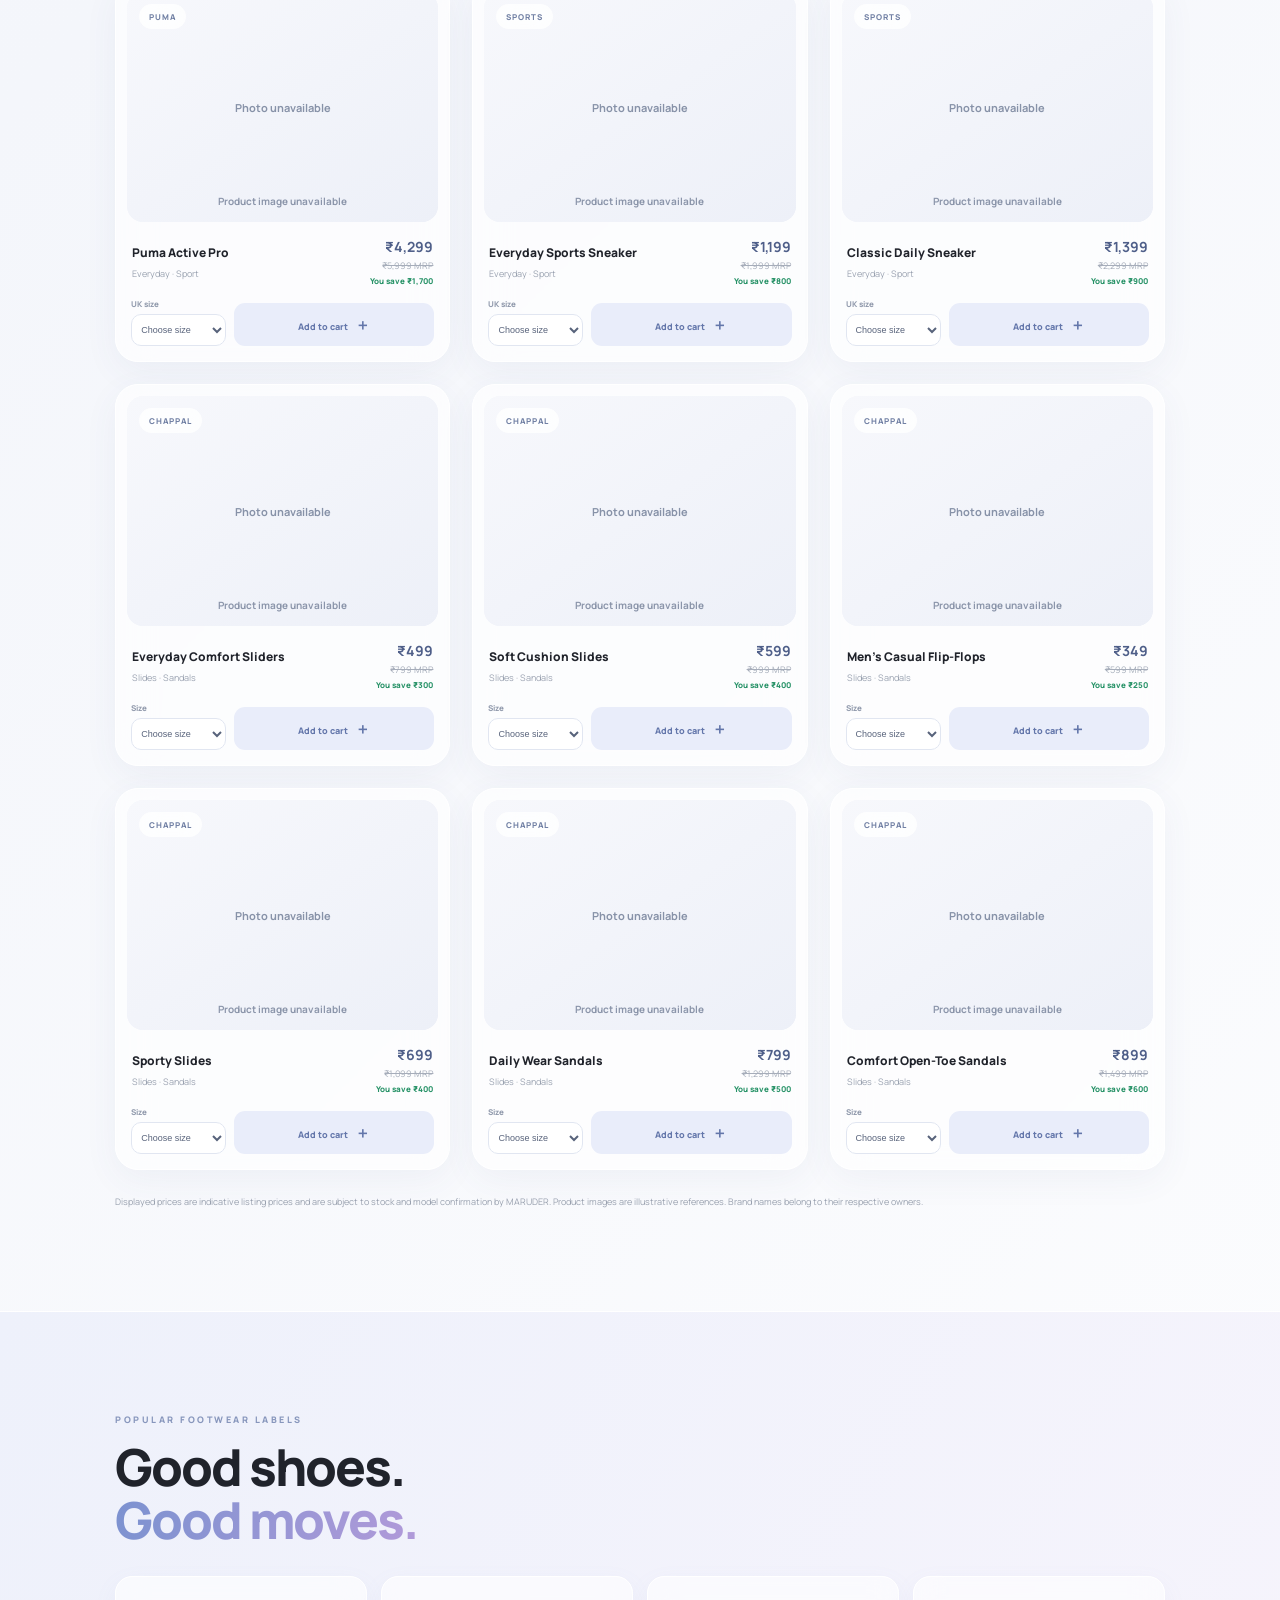
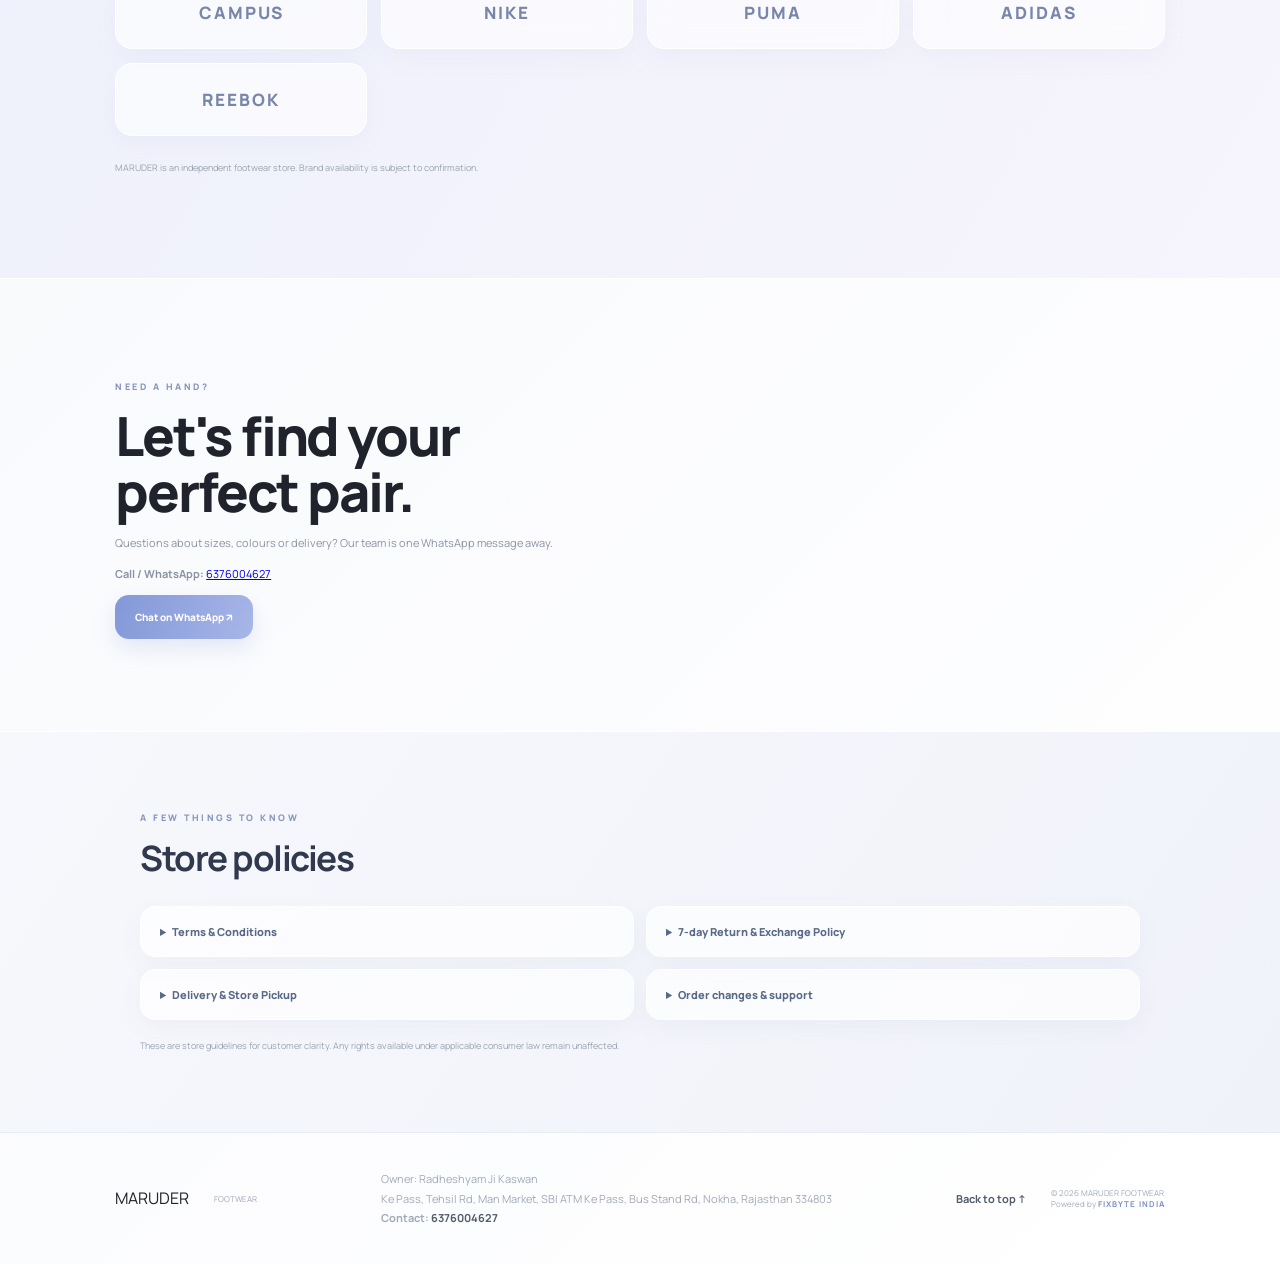
==== commit 80a1eb1d: "Update MARUDER wordmark, contact details and checkout form" ====
--- a/index.html
+++ b/index.html
@@ -11,10 +11,10 @@
 <body>
 <div class="announcement"><span>NEW SEASON PICKS</span><i>✦</i> CAMPUS · NIKE · PUMA <i>✦</i> FIND YOUR EVERYDAY FIT</div>
 <header class="site-header glass">
- <a class="brand" href="#home"><img src="assets/maruder-logo.svg" alt="MARUDER FOOTWEAR"></a>
+ <a class="brand" href="#home" aria-label="MARUDER FOOTWEAR">MARUDER <span>FOOTWEAR</span></a>
  <button class="menu-toggle" id="menuToggle" aria-label="Open menu">☰</button>
  <nav id="nav"><a href="#home">Home</a><a href="#collection">Collection</a><a href="#brands">Brands</a><a href="#contact">Contact</a></nav>
- <div class="header-actions"><a class="header-cta" href="#" data-whatsapp-general>WhatsApp ↗</a><button class="cart-trigger" id="openCart" aria-label="Open shopping cart"> <span class="cart-icon">♧</span><span>Cart</span><b id="cartCount">0</b></button></div>
+ <div class="header-actions"><a class="header-cta phone-cta" href="tel:+916376004627">Call 6376004627</a><a class="header-cta" href="#" data-whatsapp-general>WhatsApp ↗</a><button class="cart-trigger" id="openCart" aria-label="Open shopping cart"> <span class="cart-icon">♧</span><span>Cart</span><b id="cartCount">0</b></button></div>
 </header>
 <main>
 <section class="hero" id="home">
@@ -39,11 +39,11 @@
  <p class="catalog-note">Displayed prices are indicative listing prices and are subject to stock and model confirmation by MARUDER. Product images are illustrative references. Brand names belong to their respective owners.</p>
 </section>
 <section class="brands section" id="brands"><div class="reveal"><p class="eyebrow">POPULAR FOOTWEAR LABELS</p><h2>Good shoes.<br><em>Good moves.</em></h2></div><div class="brand-list reveal"><span>CAMPUS</span><span>NIKE</span><span>PUMA</span><span>ADIDAS</span><span>REEBOK</span></div><p class="catalog-note">MARUDER is an independent footwear store. Brand availability is subject to confirmation.</p></section>
-<section class="contact section" id="contact"><div class="reveal"><p class="eyebrow">NEED A HAND?</p><h2>Let's find your<br>perfect pair.</h2><p>Questions about sizes, colours or delivery? Our team is one WhatsApp message away.</p></div><a class="btn btn-primary reveal" href="#" data-whatsapp-general>Chat on WhatsApp ↗</a></section>
+<section class="contact section" id="contact"><div class="reveal"><p class="eyebrow">NEED A HAND?</p><h2>Let's find your<br>perfect pair.</h2><p>Questions about sizes, colours or delivery? Our team is one WhatsApp message away.</p><p class="contact-phone"><strong>Call / WhatsApp:</strong> <a href="tel:+916376004627">6376004627</a></p><a class="btn btn-primary" href="https://wa.me/916376004627" target="_blank" rel="noopener">Chat on WhatsApp ↗</a></div></section>
 </main>
-<section class="store-policies" id="storePolicies"><div class="policy-inner"><p class="eyebrow">A FEW THINGS TO KNOW</p><h2>Store policies</h2><div class="policy-grid"><details><summary>Terms &amp; Conditions</summary><p>Orders are requests until MARUDER confirms product availability, size, final price and delivery or pickup timing on WhatsApp. Product photos are illustrative; colours may vary slightly by screen. Prices and stock can change before confirmation. Please check the size and product details before confirming. Payment method, delivery charges and estimated dispatch or pickup time will be shared by the store. Customer contact and address details are used only to process and coordinate the order.</p></details><details><summary>7-day Return &amp; Exchange Policy</summary><p>Contact us on WhatsApp within 7 days of receiving the order to request a return or exchange. Footwear must be unused, unworn outdoors, undamaged and returned with the original box, tags and invoice. Items showing wear, damage after use or missing packaging may not qualify. For a wrong or defective item, please share photos and contact us within 48 hours of delivery. After inspection and approval, eligible refunds are processed to the original agreed payment method within 5–7 business days. For a change of mind or size issue, return shipping may be borne by the customer; for a confirmed wrong or defective item, MARUDER will coordinate the return. Exchanges depend on stock availability. Custom or specially ordered items are not returnable unless defective or incorrect.</p></details><details><summary>Delivery &amp; Store Pickup</summary><p>Delivery requests are accepted for Nokha, Bikaner, Nagaur, Dungargarh and Bajju, subject to PIN-code and route confirmation by the store. The website city check is an initial service-area check, not a live courier guarantee. Store pickup is from MARUDER FOOTWEAR, Ke Pass, Tehsil Rd, Man Market, SBI ATM Ke Pass, Bus Stand Rd, Nokha, Rajasthan 334803. Please wait for WhatsApp confirmation before visiting.</p></details><details><summary>Order changes &amp; support</summary><p>Please request changes or cancellation as early as possible. Once an order has been packed or dispatched, cancellation may not be possible. For help, contact the store on WhatsApp at 6376004627.</p></details></div><p class="policy-note">These are store guidelines for customer clarity. Any rights available under applicable consumer law remain unaffected.</p></div></section><footer class="footer"><img src="assets/maruder-logo.svg" alt="MARUDER FOOTWEAR"><p>Owner: Radheshyam Ji Kaswan<br>Ke Pass, Tehsil Rd, Man Market, SBI ATM Ke Pass, Bus Stand Rd, Nokha, Rajasthan 334803</p><div><a href="#home">Back to top ↑</a><span>© <span id="year"></span> MARUDER FOOTWEAR<br>Powered by <strong>FIXBYTE INDIA</strong></span></div></footer>
+<section class="store-policies" id="storePolicies"><div class="policy-inner"><p class="eyebrow">A FEW THINGS TO KNOW</p><h2>Store policies</h2><div class="policy-grid"><details><summary>Terms &amp; Conditions</summary><p>Orders are requests until MARUDER confirms product availability, size, final price and delivery or pickup timing on WhatsApp. Product photos are illustrative; colours may vary slightly by screen. Prices and stock can change before confirmation. Please check the size and product details before confirming. Payment method, delivery charges and estimated dispatch or pickup time will be shared by the store. Customer contact and address details are used only to process and coordinate the order.</p></details><details><summary>7-day Return &amp; Exchange Policy</summary><p>Contact us on WhatsApp within 7 days of receiving the order to request a return or exchange. Footwear must be unused, unworn outdoors, undamaged and returned with the original box, tags and invoice. Items showing wear, damage after use or missing packaging may not qualify. For a wrong or defective item, please share photos and contact us within 48 hours of delivery. After inspection and approval, eligible refunds are processed to the original agreed payment method within 5–7 business days. For a change of mind or size issue, return shipping may be borne by the customer; for a confirmed wrong or defective item, MARUDER will coordinate the return. Exchanges depend on stock availability. Custom or specially ordered items are not returnable unless defective or incorrect.</p></details><details><summary>Delivery &amp; Store Pickup</summary><p>Delivery requests are accepted for Nokha, Bikaner, Nagaur, Dungargarh and Bajju, subject to PIN-code and route confirmation by the store. The website city check is an initial service-area check, not a live courier guarantee. Store pickup is from MARUDER FOOTWEAR, Ke Pass, Tehsil Rd, Man Market, SBI ATM Ke Pass, Bus Stand Rd, Nokha, Rajasthan 334803. Please wait for WhatsApp confirmation before visiting.</p></details><details><summary>Order changes &amp; support</summary><p>Please request changes or cancellation as early as possible. Once an order has been packed or dispatched, cancellation may not be possible. For help, contact the store on WhatsApp at 6376004627.</p></details></div><p class="policy-note">These are store guidelines for customer clarity. Any rights available under applicable consumer law remain unaffected.</p></div></section><footer class="footer"><div class="footer-brand">MARUDER <span>FOOTWEAR</span></div><p>Owner: Radheshyam Ji Kaswan<br>Ke Pass, Tehsil Rd, Man Market, SBI ATM Ke Pass, Bus Stand Rd, Nokha, Rajasthan 334803<br><strong>Contact: <a href="tel:+916376004627">6376004627</a></strong></p><div><a href="#home">Back to top ↑</a><span>© <span id="year"></span> MARUDER FOOTWEAR<br>Powered by <strong>FIXBYTE INDIA</strong></span></div></footer>
 <a class="floating-whatsapp" href="#" data-whatsapp-general aria-label="Chat on WhatsApp">✆</a>
-<div class="cart-backdrop" id="cartBackdrop"></div><aside class="cart-drawer glass" id="cartDrawer" aria-hidden="true"><div class="cart-head"><div><p class="eyebrow">YOUR PICKS</p><h2>Your cart <span id="drawerCount">(0)</span></h2></div><button id="closeCart" class="close-cart" aria-label="Close cart">×</button></div><div class="order-mode" role="group" aria-label="Choose order method"><button type="button" class="order-mode-btn active" data-order-mode="delivery" aria-pressed="true"><span>🚚</span><strong>Delivery</strong><small>At your address</small></button><button type="button" class="order-mode-btn" data-order-mode="pickup" aria-pressed="false"><span>🏬</span><strong>Store Pickup</strong><small>Collect from Nokha</small></button></div><div class="cart-items" id="cartItems"><div class="empty-cart"><span>🛍</span><h3>Your cart is waiting</h3><p>Add a pair you love and it will appear here.</p><button class="continue-btn" id="continueShopping">Explore shoes</button></div></div><form class="delivery-form" id="deliveryForm" hidden><h3 id="formHeading">Delivery details</h3><p class="form-intro" id="formIntro">Order place karne ke liye apni details bharein.</p><label>Full name<input name="customerName" autocomplete="name" required maxlength="80" placeholder="Aapka naam"></label><label>Mobile number<input name="phone" inputmode="numeric" autocomplete="tel" pattern="[6-9][0-9]{9}" maxlength="10" required placeholder="10-digit mobile number"></label><label>Full address<textarea name="address" autocomplete="street-address" required maxlength="240" placeholder="House no., street, landmark"></textarea></label><div class="form-two"><label>City<select name="city" id="deliveryCity" required><option value="">Select city</option><option>Nokha</option><option>Bikaner</option><option>Nagaur</option><option>Dungargarh</option><option>Bajju</option><option>Other</option></select></label><label>PIN Code<input name="pincode" inputmode="numeric" pattern="[0-9]{6}" maxlength="6" required placeholder="6-digit PIN"></label></div><div class="delivery-status" id="deliveryStatus" role="status">City select karte hi delivery status dikhega.</div><label class="terms-check"><input type="checkbox" name="acceptTerms" id="acceptTerms" required><span>मैं <a href="#storePolicies" target="_blank">Terms &amp; Conditions और Return Policy</a> से सहमत हूँ।</span></label><button class="checkout-btn" id="placeOrder" type="submit" disabled>Send order on WhatsApp ↗</button><small>Availability listed service cities ke basis par instant check hoti hai. PIN code format check hota hai; courier PIN-level confirmation WhatsApp par hogi.</small></form><div class="cart-footer"><div class="subtotal"><span>Subtotal</span><strong id="cartSubtotal">₹0</strong><small id="cartSavings" class="cart-savings"></small></div><p>Delivery charges, stock and final price will be confirmed on WhatsApp.</p><button id="checkoutWhatsApp" type="button" hidden disabled>Continue on WhatsApp ↗</button></div></aside>
+<div class="cart-backdrop" id="cartBackdrop"></div><aside class="cart-drawer glass" id="cartDrawer" aria-hidden="true"><div class="cart-head"><div><p class="eyebrow">YOUR PICKS</p><h2>Your cart <span id="drawerCount">(0)</span></h2></div><button id="closeCart" class="close-cart" aria-label="Close cart">×</button></div><div class="order-mode" role="group" aria-label="Choose order method"><button type="button" class="order-mode-btn active" data-order-mode="delivery" aria-pressed="true"><span>🚚</span><strong>Delivery</strong><small>At your address</small></button><button type="button" class="order-mode-btn" data-order-mode="pickup" aria-pressed="false"><span>🏬</span><strong>Store Pickup</strong><small>Collect from Nokha</small></button></div><div class="cart-items" id="cartItems"><div class="empty-cart"><span>🛍</span><h3>Your cart is waiting</h3><p>Add a pair you love and it will appear here.</p><button class="continue-btn" id="continueShopping">Explore shoes</button></div></div><form class="delivery-form" id="deliveryForm" hidden><h3 id="formHeading">Delivery details</h3><p class="form-intro" id="formIntro">Order place karne ke liye apni details bharein.</p><label>Full name<input name="customerName" autocomplete="name" required maxlength="80" placeholder="Aapka naam"></label><div class="form-two"><label>Mobile number<input name="phone" inputmode="numeric" autocomplete="tel" pattern="[6-9][0-9]{9}" maxlength="10" required placeholder="10-digit mobile number"></label><label>Email address (optional)<input type="email" name="email" autocomplete="email" maxlength="120" placeholder="you@example.com"></label></div><label>Full address<textarea name="address" autocomplete="street-address" required maxlength="240" placeholder="House no., street, landmark"></textarea></label><div class="form-two"><label>City<select name="city" id="deliveryCity" required><option value="">Select city</option><option>Nokha</option><option>Bikaner</option><option>Nagaur</option><option>Dungargarh</option><option>Bajju</option><option>Other</option></select></label><label>PIN Code<input name="pincode" inputmode="numeric" pattern="[0-9]{6}" maxlength="6" required placeholder="6-digit PIN"></label></div><div class="form-two"><label>What do you need help with?<select name="enquiryType"><option>Place this order</option><option>Size / availability</option><option>Delivery information</option><option>Exchange / return</option><option>Other enquiry</option></select></label><label>Preferred contact<select name="preferredContact"><option>WhatsApp</option><option>Phone call</option></select></label></div><label>Order note (optional)<textarea name="orderNote" maxlength="240" placeholder="Colour preference, landmark or any special request"></textarea></label><div class="delivery-status" id="deliveryStatus" role="status">City select karte hi delivery status dikhega.</div><label class="terms-check"><input type="checkbox" name="acceptTerms" id="acceptTerms" required><span>मैं <a href="#storePolicies" target="_blank">Terms &amp; Conditions और Return Policy</a> से सहमत हूँ।</span></label><button class="checkout-btn" id="placeOrder" type="submit" disabled>Send order on WhatsApp ↗</button><small>Availability listed service cities ke basis par instant check hoti hai. PIN code format check hota hai; courier PIN-level confirmation WhatsApp par hogi.</small></form><div class="cart-footer"><div class="subtotal"><span>Subtotal</span><strong id="cartSubtotal">₹0</strong><small id="cartSavings" class="cart-savings"></small></div><p>Delivery charges, stock and final price will be confirmed on WhatsApp.</p><button id="checkoutWhatsApp" type="button" hidden disabled>Continue on WhatsApp ↗</button></div></aside>
 <div class="toast" id="toast" role="status" aria-live="polite"></div>
 <div class="image-lightbox" id="imageLightbox" aria-hidden="true" role="dialog" aria-modal="true" aria-label="Product image preview">
  <button class="lightbox-close" id="lightboxClose" type="button" aria-label="Close full image">×</button>
--- a/style.css
+++ b/style.css
@@ -70,3 +70,85 @@
  .qty-btn,.remove-btn{padding:5px 7px}
  .cart-footer{padding-top:12px}
 }
+
+/* Product image viewer and safe image fallback */
+.product-image img{cursor:zoom-in;outline-offset:3px}
+.product-image.image-fallback::after{content:"Product image unavailable";position:absolute;inset:auto 0 14px;text-align:center;color:#8b95aa;font-size:10px;font-weight:700;pointer-events:none}
+.image-lightbox{position:fixed;inset:0;z-index:1000;display:flex;flex-direction:column;align-items:center;justify-content:center;gap:12px;padding:55px 22px 24px;background:rgba(20,25,39,.94);backdrop-filter:blur(12px);opacity:0;visibility:hidden;transition:opacity .22s ease,visibility .22s ease}
+.image-lightbox.open{opacity:1;visibility:visible}
+.image-lightbox figure{margin:0;display:flex;flex-direction:column;align-items:center;justify-content:center;max-width:min(1100px,96vw);max-height:82vh}
+.image-lightbox figure img{display:block;max-width:100%;max-height:76vh;width:auto;height:auto;object-fit:contain;border-radius:14px;box-shadow:0 20px 70px #0008;background:#fff}
+.image-lightbox figcaption{margin-top:12px;color:#fff;font-size:13px;font-weight:700;text-align:center}
+.lightbox-close{position:absolute;top:18px;right:22px;width:44px;height:44px;border:1px solid #ffffff55;border-radius:50%;background:#ffffff18;color:#fff;font-size:30px;line-height:1;cursor:pointer}
+.lightbox-hint{margin:0;color:#ffffff99;font-size:10px}
+@media(max-width:620px){.image-lightbox{padding:58px 12px 20px}.image-lightbox figure{max-width:100%;max-height:82vh}.image-lightbox figure img{max-height:72vh}.lightbox-close{top:10px;right:12px}}
+
+
+
+/* Cart scroll correction: one scroll container for products + customer form */
+.cart-drawer{
+ overflow-y:auto;
+ overflow-x:hidden;
+ overscroll-behavior:contain;
+}
+.cart-items{
+ flex:0 0 auto;
+ min-height:0;
+ max-height:none;
+ overflow:visible;
+ overscroll-behavior:auto;
+}
+.delivery-form{
+ flex:0 0 auto;
+ max-height:none;
+ overflow:visible;
+ overscroll-behavior:auto;
+ scroll-margin-top:16px;
+}
+.cart-footer{
+ flex:0 0 auto;
+}
+.cart-thumb-wrap{width:58px;height:58px;position:relative;display:grid;place-items:center;border-radius:11px;background:#f0f2f8;overflow:hidden;flex:0 0 auto}
+.cart-thumb{width:100%;height:100%;object-fit:contain;border-radius:11px;background:#f0f2f8}
+.image-fallback{position:relative}
+.image-unavailable{display:grid;place-items:center;position:absolute;inset:0;padding:8px;text-align:center;color:#8792a8;font-size:9px;font-weight:700;background:linear-gradient(145deg,#f7f8fc,#edf0f8)}
+.product-image .image-unavailable{font-size:11px}
+.cart-thumb-wrap .image-unavailable{font-size:8px}
+@media(max-width:620px){
+ .cart-drawer{padding:20px;gap:0}
+ .cart-items{max-height:none;min-height:0;padding:15px 0}
+ .delivery-form{max-height:none;overflow:visible;padding:15px 12px;margin:8px 0 12px}
+ .delivery-form .form-two{grid-template-columns:1fr}
+ .cart-row{grid-template-columns:48px minmax(0,1fr) auto;gap:8px;padding:12px 1px}
+ .cart-thumb-wrap{width:48px;height:48px}
+ .cart-thumb{width:48px;height:48px}
+ .cart-row>strong{font-size:10px}
+ .cart-row-actions{gap:6px}
+ .cart-footer{padding-top:12px}
+}
+
+/* Product photos: show the complete shoe inside its frame */
+.product-image{
+  padding:10px;
+  display:flex;
+  align-items:center;
+  justify-content:center;
+}
+.product-image img{
+  display:block;
+  width:100%;
+  height:100%;
+  max-width:100%;
+  max-height:100%;
+  object-fit:contain !important;
+  object-position:center center;
+  transform:none !important;
+  mix-blend-mode:multiply;
+}
+.product-card:hover .product-image img{
+  transform:none !important;
+}
+@media(max-width:620px){
+  .product-image{padding:7px}
+  .product-image img{object-fit:contain !important}
+}
